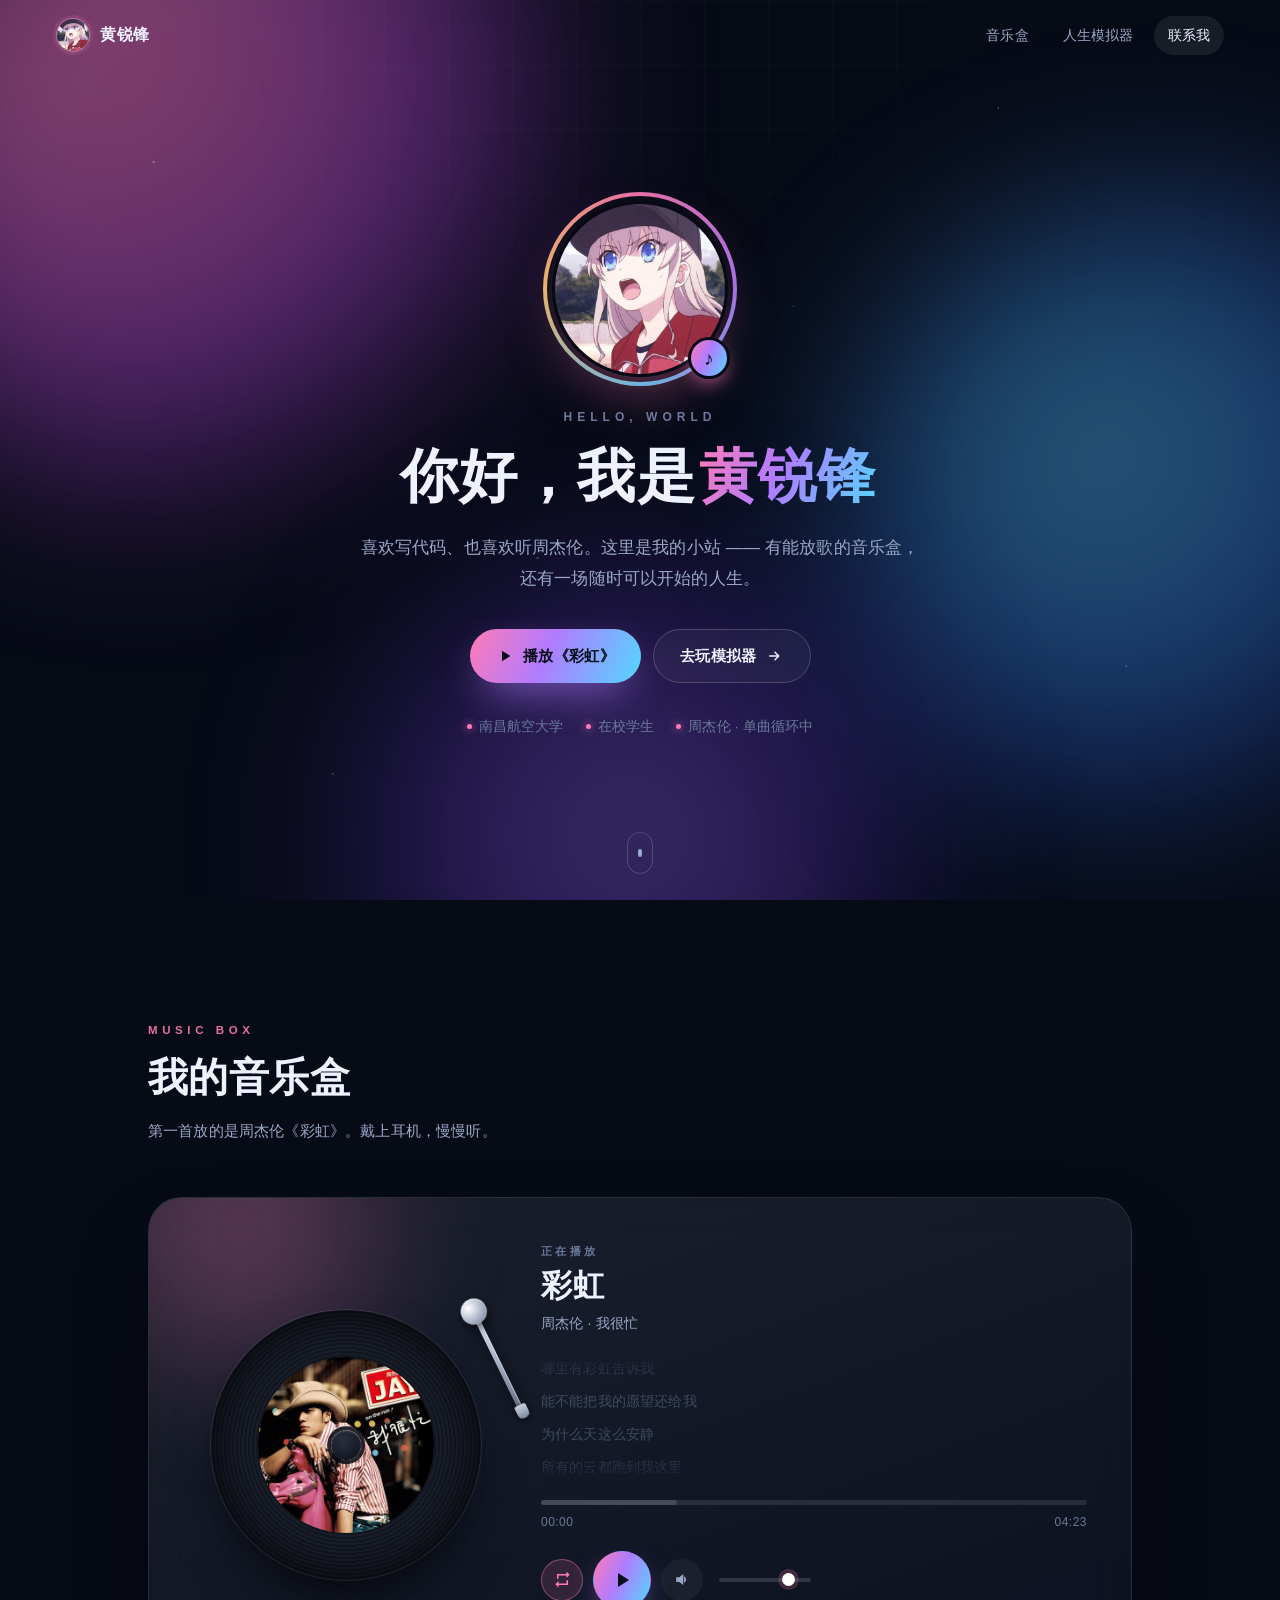
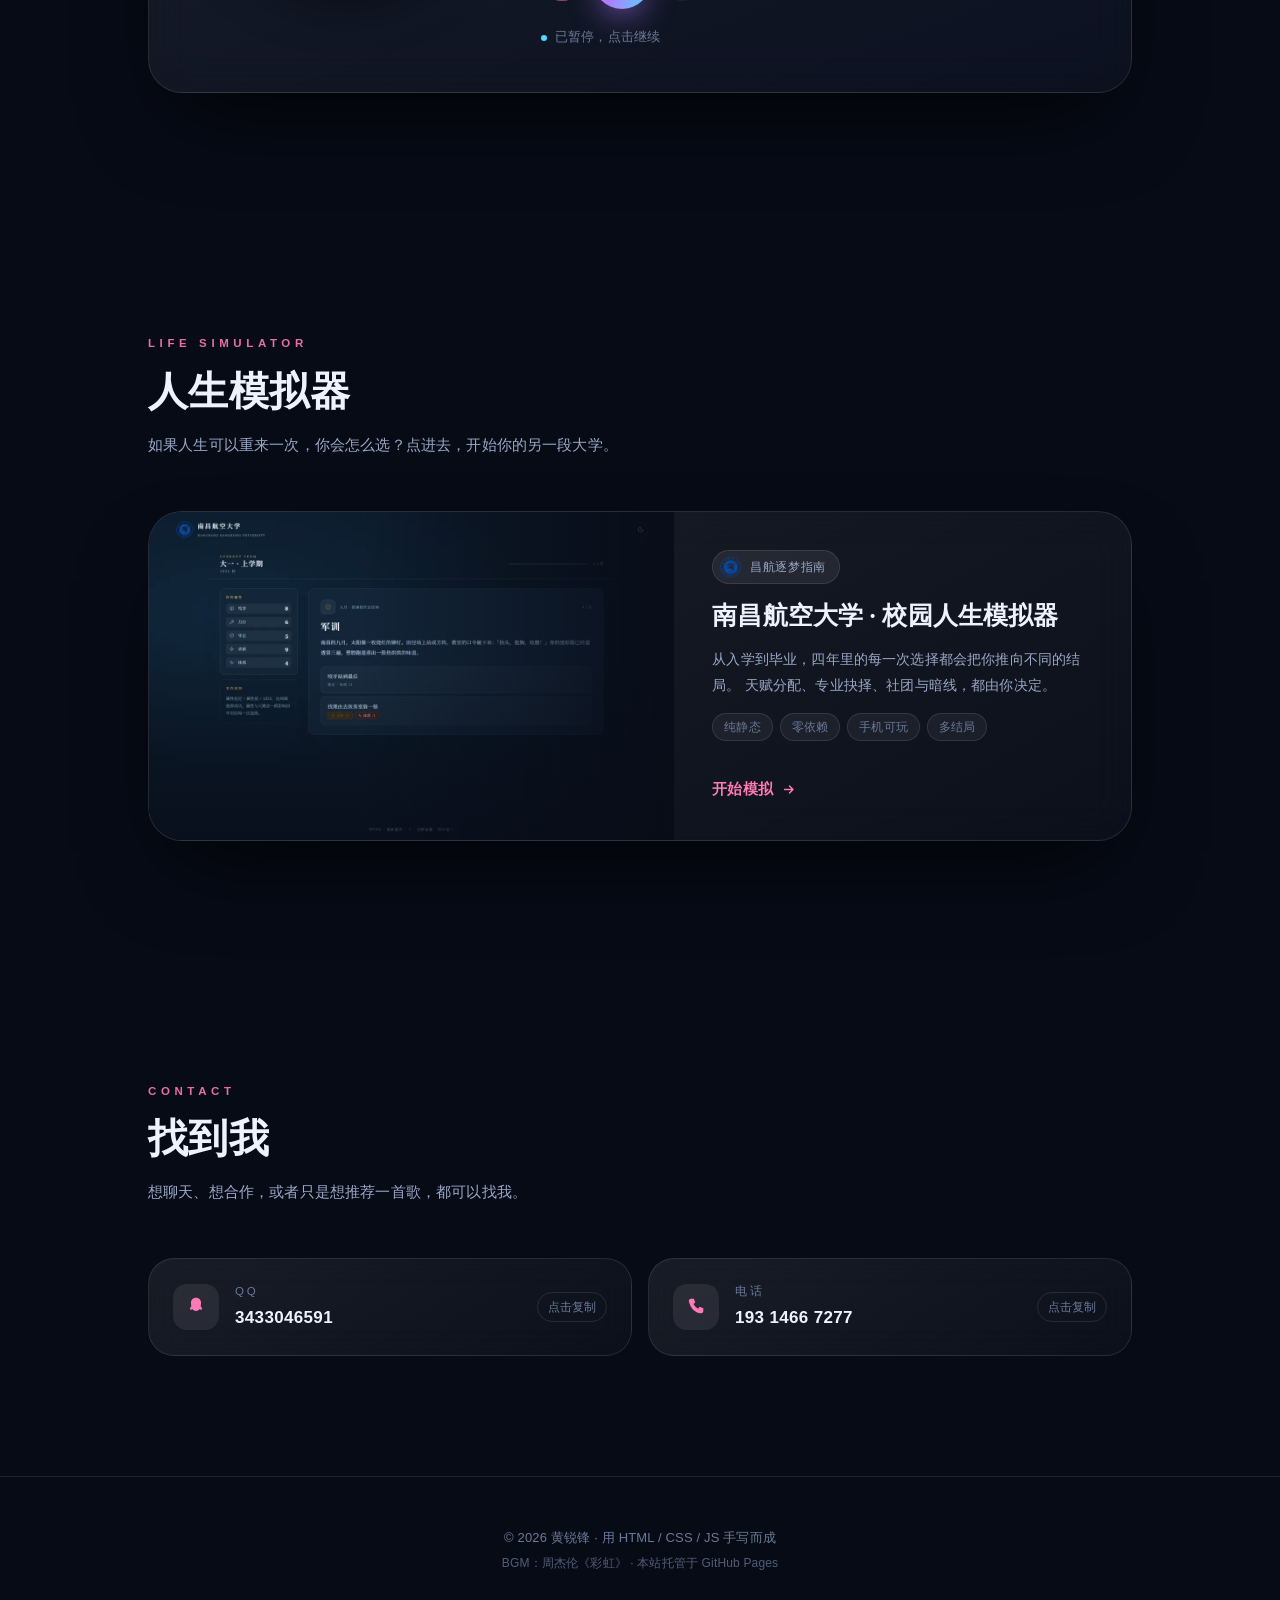
==== me/index.html @ 61f23cac "add personal homepage at /me/" ====
<!DOCTYPE html>
<html lang="zh-CN">
<head>
<meta charset="UTF-8">
<meta name="viewport" content="width=device-width, initial-scale=1, viewport-fit=cover">
<meta name="theme-color" content="#070b16">
<title>黄锐锋 · 个人主页</title>
<meta name="description" content="黄锐锋的个人网站 — 音乐盒、人生模拟器与联系方式。">
<meta property="og:title" content="黄锐锋 · 个人主页">
<meta property="og:description" content="音乐盒 · 人生模拟器 · 联系方式">
<meta property="og:image" content="assets/img/avatar.jpg">
<meta property="og:type" content="website">
<link rel="icon" href="favicon.ico" sizes="any">
<link rel="apple-touch-icon" href="assets/img/favicon.png">
<link rel="stylesheet" href="css/style.css">
</head>
<body>

<div class="bg" aria-hidden="true">
  <div class="orb orb-a"></div>
  <div class="orb orb-b"></div>
  <div class="orb orb-c"></div>
  <div class="grid-lines"></div>
  <div class="stars"></div>
</div>

<header class="nav" id="nav">
  <a class="nav-brand" href="#top">
    <img src="assets/img/avatar.jpg" alt="" class="nav-avatar">
    <span>黄锐锋</span>
  </a>
  <nav class="nav-links" aria-label="页面导航">
    <a href="#music">音乐盒</a>
    <a href="#sim">人生模拟器</a>
    <a href="#contact">联系我</a>
  </nav>
</header>

<main id="top">

  <!-- ================= HERO ================= -->
  <section class="hero">
    <div class="hero-inner">
      <div class="hero-avatar reveal">
        <div class="avatar-ring"></div>
        <img src="assets/img/avatar.jpg" alt="我的头像" class="avatar-img" width="640" height="640">
        <span class="avatar-badge" title="在线">♪</span>
      </div>

      <p class="hero-eyebrow reveal">HELLO, WORLD</p>
      <h1 class="hero-title reveal">你好，我是<span class="grad">黄锐锋</span></h1>
      <p class="hero-sub reveal">
        喜欢写代码、也喜欢听周杰伦。这里是我的小站 ——
        有能放歌的音乐盒，还有一场随时可以开始的人生。
      </p>

      <div class="hero-actions reveal">
        <button class="btn btn-primary" id="heroPlay" type="button">
          <svg viewBox="0 0 24 24" aria-hidden="true"><path d="M8 5v14l11-7z"/></svg>
          <span>播放《彩虹》</span>
        </button>
        <a class="btn btn-ghost" href="#sim">
          <span>去玩模拟器</span>
          <svg viewBox="0 0 24 24" aria-hidden="true"><path d="M5 12h12m0 0-5-5m5 5-5 5" fill="none" stroke="currentColor" stroke-width="2" stroke-linecap="round" stroke-linejoin="round"/></svg>
        </a>
      </div>

      <ul class="hero-meta reveal">
        <li><span class="dot"></span>南昌航空大学</li>
        <li><span class="dot"></span>在校学生</li>
        <li><span class="dot"></span>周杰伦 · 单曲循环中</li>
      </ul>
    </div>

    <a class="scroll-hint" href="#music" aria-label="向下滚动">
      <span></span>
    </a>
  </section>

  <!-- ================= 音乐盒 ================= -->
  <section class="section" id="music">
    <div class="section-head reveal">
      <p class="section-kicker">MUSIC BOX</p>
      <h2 class="section-title">我的音乐盒</h2>
      <p class="section-desc">第一首放的是周杰伦《彩虹》。戴上耳机，慢慢听。</p>
    </div>

    <div class="player reveal" id="player">
      <div class="player-glow" aria-hidden="true"></div>

      <!-- 左：唱片 -->
      <div class="player-disc">
        <div class="disc" id="disc">
          <img src="assets/img/rainbow-cover.jpg" alt="《彩虹》专辑封面" class="disc-cover" width="400" height="400">
          <span class="disc-hole"></span>
        </div>
        <div class="tonearm" id="tonearm" aria-hidden="true"></div>
      </div>

      <!-- 右：信息与控制 -->
      <div class="player-body">
        <div class="track">
          <p class="track-label">正在播放</p>
          <h3 class="track-title" id="trackTitle">彩虹</h3>
          <p class="track-artist" id="trackArtist">周杰伦 · 我很忙</p>
        </div>

        <!-- 歌词 -->
        <div class="lyrics" id="lyrics" role="log" aria-live="polite" aria-label="歌词">
          <ul id="lyricList"></ul>
        </div>

        <!-- 进度 -->
        <div class="progress-wrap">
          <div class="progress" id="progress" role="slider" tabindex="0"
               aria-label="播放进度" aria-valuemin="0" aria-valuemax="100" aria-valuenow="0">
            <div class="progress-buf" id="progressBuf"></div>
            <div class="progress-fill" id="progressFill"><span class="progress-knob"></span></div>
          </div>
          <div class="time-row">
            <span id="timeNow">00:00</span>
            <span id="timeAll">04:23</span>
          </div>
        </div>

        <!-- 按钮 -->
        <div class="controls">
          <button class="ctrl" id="btnLoop" type="button" title="单曲循环" aria-label="单曲循环" aria-pressed="false">
            <svg viewBox="0 0 24 24" aria-hidden="true"><path d="M7 7h10v3l4-4-4-4v3H5v6h2V7zm10 10H7v-3l-4 4 4 4v-3h12v-6h-2v4z"/></svg>
          </button>

          <button class="ctrl ctrl-main" id="btnPlay" type="button" title="播放/暂停" aria-label="播放">
            <svg class="ico-play" viewBox="0 0 24 24" aria-hidden="true"><path d="M8 5v14l11-7z"/></svg>
            <svg class="ico-pause" viewBox="0 0 24 24" aria-hidden="true"><path d="M6 5h4v14H6zm8 0h4v14h-4z"/></svg>
          </button>

          <button class="ctrl" id="btnMute" type="button" title="静音" aria-label="静音" aria-pressed="false">
            <svg viewBox="0 0 24 24" aria-hidden="true"><path d="M4 9v6h4l5 4V5L8 9H4zm12.5 3a4.5 4.5 0 0 0-2.5-4v8a4.5 4.5 0 0 0 2.5-4z"/></svg>
          </button>

          <div class="volume" title="音量">
            <input type="range" id="volume" min="0" max="100" value="80" aria-label="音量">
          </div>
        </div>

        <p class="player-note">
          <span class="pulse-dot"></span>
          <span id="playerHint">点击播放按钮开始</span>
        </p>
      </div>

      <audio id="audio" preload="metadata" loop>
        <source src="assets/audio/rainbow.mp3" type="audio/mpeg">
        你的浏览器不支持音频播放。
      </audio>
    </div>
  </section>

  <!-- ================= 人生模拟器 ================= -->
  <section class="section" id="sim">
    <div class="section-head reveal">
      <p class="section-kicker">LIFE SIMULATOR</p>
      <h2 class="section-title">人生模拟器</h2>
      <p class="section-desc">如果人生可以重来一次，你会怎么选？点进去，开始你的另一段大学。</p>
    </div>

    <a class="sim-card reveal" href="https://h086677.github.io/Nchu/" target="_blank" rel="noopener">
      <div class="sim-shot">
        <img src="assets/img/sim-preview.webp" alt="人生模拟器界面预览" loading="lazy" width="1280" height="800">
        <div class="sim-shot-veil"></div>
        <span class="sim-play">
          <svg viewBox="0 0 24 24" aria-hidden="true"><path d="M8 5v14l11-7z"/></svg>
        </span>
      </div>

      <div class="sim-info">
        <div class="sim-badge">
          <img src="assets/img/nchu-emblem.png" alt="" width="28" height="28">
          <span>昌航逐梦指南</span>
        </div>
        <h3>南昌航空大学 · 校园人生模拟器</h3>
        <p>
          从入学到毕业，四年里的每一次选择都会把你推向不同的结局。
          天赋分配、专业抉择、社团与暗线，都由你决定。
        </p>
        <ul class="sim-tags">
          <li>纯静态</li>
          <li>零依赖</li>
          <li>手机可玩</li>
          <li>多结局</li>
        </ul>
        <span class="sim-cta">
          开始模拟
          <svg viewBox="0 0 24 24" aria-hidden="true"><path d="M5 12h12m0 0-5-5m5 5-5 5" fill="none" stroke="currentColor" stroke-width="2" stroke-linecap="round" stroke-linejoin="round"/></svg>
        </span>
      </div>
    </a>
  </section>

  <!-- ================= 联系 ================= -->
  <section class="section" id="contact">
    <div class="section-head reveal">
      <p class="section-kicker">CONTACT</p>
      <h2 class="section-title">找到我</h2>
      <p class="section-desc">想聊天、想合作，或者只是想推荐一首歌，都可以找我。</p>
    </div>

    <div class="contact-grid">
      <button class="contact-card reveal" type="button" data-copy="3433046591" data-kind="QQ">
        <span class="contact-ico" aria-hidden="true">
          <svg viewBox="0 0 24 24"><path d="M12 2c3.3 0 5.5 2.4 5.5 5.6 0 1.3-.2 2.4-.5 3.3.9 1 1.6 2.2 1.6 3.1 0 .7-.5 1.1-1.2 1.1-.5 0-1-.3-1.5-.8-.6 1.2-1.7 2-3.9 2s-3.3-.8-3.9-2c-.5.5-1 .8-1.5.8-.7 0-1.2-.4-1.2-1.1 0-.9.7-2.1 1.6-3.1-.3-.9-.5-2-.5-3.3C6.5 4.4 8.7 2 12 2z"/></svg>
        </span>
        <span class="contact-body">
          <span class="contact-label">QQ</span>
          <span class="contact-value">3433046591</span>
        </span>
        <span class="contact-copy">点击复制</span>
      </button>

      <button class="contact-card reveal" type="button" data-copy="19314667277" data-kind="电话">
        <span class="contact-ico" aria-hidden="true">
          <svg viewBox="0 0 24 24"><path d="M6.6 3h3l1.6 4-2 1.6a12 12 0 0 0 5.2 5.2L16 11.8l4 1.6v3c0 1.4-1.2 2.6-2.6 2.4C10.5 18 6 13.5 4.2 5.6 4 4.2 5.2 3 6.6 3z"/></svg>
        </span>
        <span class="contact-body">
          <span class="contact-label">电话</span>
          <span class="contact-value">193 1466 7277</span>
        </span>
        <span class="contact-copy">点击复制</span>
      </button>
    </div>
  </section>

</main>

<footer class="foot">
  <p>© <span id="year">2025</span> 黄锐锋 · 用 HTML / CSS / JS 手写而成</p>
  <p class="foot-sub">BGM：周杰伦《彩虹》 · 本站托管于 GitHub Pages</p>
</footer>

<div class="toast" id="toast" role="status" aria-live="polite"></div>

<script src="js/main.js"></script>
</body>
</html>
---- me/css/style.css ----
/* ============================================================
   黄锐锋 · 个人主页  —  style.css
   ============================================================ */

/* ---------- tokens ---------- */
:root{
  --bg:            #070b16;
  --bg-2:          #0b1120;
  --surface:       rgba(255,255,255,.045);
  --surface-2:     rgba(255,255,255,.075);
  --line:          rgba(255,255,255,.10);
  --line-strong:   rgba(255,255,255,.18);
  --text:          #eef2ff;
  --muted:         #9aa8c7;
  --dim:           #6b7a99;

  --pink:          #ff7ab6;
  --violet:        #8b7cff;
  --cyan:          #52d8ff;
  --amber:         #ffcb6b;

  --grad:          linear-gradient(115deg,#ff7ab6 0%,#b07cff 45%,#52d8ff 100%);
  --grad-soft:     linear-gradient(115deg,rgba(255,122,182,.16),rgba(82,216,255,.16));

  --serif: "Noto Serif SC","Songti SC","Source Han Serif SC",SimSun,serif;
  --sans:  "PingFang SC","Microsoft YaHei","Hiragino Sans GB",-apple-system,BlinkMacSystemFont,"Segoe UI",sans-serif;

  --r-sm: 12px;
  --r-md: 18px;
  --r-lg: 26px;
  --r-xl: 34px;

  --shadow-lg: 0 40px 90px -30px rgba(0,0,0,.85);
  --shadow-md: 0 20px 50px -20px rgba(0,0,0,.7);

  --ease: cubic-bezier(.22,.68,0,1);
}

/* ---------- reset ---------- */
*,*::before,*::after{ box-sizing:border-box; }
html{ -webkit-text-size-adjust:100%; scroll-behavior:smooth; }
body{
  margin:0;
  min-height:100vh;
  background:var(--bg);
  color:var(--text);
  font-family:var(--sans);
  font-size:16px;
  line-height:1.75;
  letter-spacing:.01em;
  overflow-x:hidden;
  -webkit-font-smoothing:antialiased;
  text-rendering:optimizeLegibility;
}
img{ display:block; max-width:100%; height:auto; }
a{ color:inherit; text-decoration:none; }
button{ font:inherit; color:inherit; border:0; background:none; cursor:pointer; }
ul{ margin:0; padding:0; list-style:none; }
h1,h2,h3,p{ margin:0; }
svg{ width:1em; height:1em; fill:currentColor; display:block; }
::selection{ background:rgba(176,124,255,.35); }

/* ---------- background ---------- */
.bg{ position:fixed; inset:0; z-index:0; overflow:hidden; pointer-events:none; }

.orb{
  position:absolute; border-radius:50%;
  filter:blur(90px);
  opacity:.55;
  will-change:transform;
}
.orb-a{
  width:56vw; height:56vw; min-width:420px; min-height:420px;
  top:-16vw; left:-12vw;
  background:radial-gradient(circle at 35% 35%,#ff7ab6,#7b2fa8 60%,transparent 72%);
  animation:drift-a 26s ease-in-out infinite alternate;
}
.orb-b{
  width:50vw; height:50vw; min-width:380px; min-height:380px;
  top:22vh; right:-16vw;
  background:radial-gradient(circle at 40% 40%,#52d8ff,#2a5bd7 55%,transparent 72%);
  opacity:.42;
  animation:drift-b 32s ease-in-out infinite alternate;
}
.orb-c{
  width:46vw; height:46vw; min-width:340px; min-height:340px;
  bottom:-18vw; left:26vw;
  background:radial-gradient(circle at 50% 50%,#b07cff,#5b2bd0 55%,transparent 72%);
  opacity:.34;
  animation:drift-c 38s ease-in-out infinite alternate;
}
@keyframes drift-a{ to{ transform:translate3d(6vw,7vh,0) scale(1.12); } }
@keyframes drift-b{ to{ transform:translate3d(-7vw,9vh,0) scale(1.08); } }
@keyframes drift-c{ to{ transform:translate3d(5vw,-8vh,0) scale(1.14); } }

.grid-lines{
  position:absolute; inset:0;
  background-image:
    linear-gradient(rgba(255,255,255,.045) 1px,transparent 1px),
    linear-gradient(90deg,rgba(255,255,255,.045) 1px,transparent 1px);
  background-size:64px 64px;
  mask-image:radial-gradient(ellipse 70% 55% at 50% 0%,#000 25%,transparent 78%);
  -webkit-mask-image:radial-gradient(ellipse 70% 55% at 50% 0%,#000 25%,transparent 78%);
  opacity:.5;
}
.stars{
  position:absolute; inset:0;
  background-image:
    radial-gradient(1.4px 1.4px at 12% 18%,rgba(255,255,255,.75),transparent),
    radial-gradient(1.2px 1.2px at 78% 12%,rgba(255,255,255,.6),transparent),
    radial-gradient(1.6px 1.6px at 42% 62%,rgba(255,255,255,.5),transparent),
    radial-gradient(1.2px 1.2px at 88% 74%,rgba(255,255,255,.55),transparent),
    radial-gradient(1.4px 1.4px at 26% 86%,rgba(255,255,255,.45),transparent),
    radial-gradient(1px 1px at 62% 34%,rgba(255,255,255,.5),transparent);
  opacity:.7;
  animation:twinkle 6s ease-in-out infinite alternate;
}
@keyframes twinkle{ to{ opacity:.32; } }

/* ---------- nav ---------- */
.nav{
  position:fixed; top:0; left:0; right:0; z-index:60;
  display:flex; align-items:center; justify-content:space-between;
  gap:16px;
  padding:16px clamp(18px,5vw,56px);
  transition:background .35s var(--ease),backdrop-filter .35s,border-color .35s,padding .35s;
  border-bottom:1px solid transparent;
}
.nav.scrolled{
  padding-top:10px; padding-bottom:10px;
  background:rgba(7,11,22,.72);
  backdrop-filter:blur(18px) saturate(150%);
  -webkit-backdrop-filter:blur(18px) saturate(150%);
  border-bottom-color:var(--line);
}
.nav-brand{ display:flex; align-items:center; gap:10px; font-weight:600; letter-spacing:.04em; }
.nav-avatar{
  width:34px; height:34px; border-radius:50%;
  object-fit:cover;
  border:1.5px solid rgba(255,255,255,.35);
  box-shadow:0 0 0 3px rgba(255,122,182,.14);
}
.nav-links{ display:flex; gap:6px; }
.nav-links a{
  position:relative;
  padding:7px 14px; border-radius:999px;
  font-size:14px; color:var(--muted);
  transition:color .25s,background .25s;
}
.nav-links a:hover{ color:var(--text); background:var(--surface); }
.nav-links a.active{ color:var(--text); background:var(--surface-2); }

/* ---------- layout ---------- */
main{ position:relative; z-index:1; }
.hero{
  position:relative;
  min-height:100svh;
  display:grid; place-items:center;
  padding:120px clamp(20px,5vw,56px) 80px;
  text-align:center;
}
.hero-inner{ max-width:760px; }

/* avatar */
.hero-avatar{
  position:relative;
  width:clamp(132px,26vw,176px);
  aspect-ratio:1;
  margin:0 auto 30px;
}
.avatar-ring{
  position:absolute; inset:-9px;
  border-radius:50%;
  background:conic-gradient(from 0deg,#ff7ab6,#b07cff,#52d8ff,#ffcb6b,#ff7ab6);
  animation:spin 9s linear infinite;
  filter:blur(.4px);
  opacity:.9;
}
.avatar-ring::after{
  content:""; position:absolute; inset:4px;
  border-radius:50%; background:var(--bg);
}
@keyframes spin{ to{ transform:rotate(360deg); } }

.avatar-img{
  position:relative;
  width:100%; height:100%;
  border-radius:50%;
  object-fit:cover;
  border:3px solid rgba(7,11,22,.9);
  box-shadow:0 24px 60px -18px rgba(255,122,182,.5);
}
.avatar-badge{
  position:absolute; right:-2px; bottom:-2px;
  width:42px; height:42px; border-radius:50%;
  display:grid; place-items:center;
  background:var(--grad);
  color:#0a0f1c;
  font-size:19px; font-weight:700;
  border:3px solid var(--bg);
  box-shadow:0 8px 20px -6px rgba(255,122,182,.8);
  animation:bob 3s ease-in-out infinite;
}
@keyframes bob{ 50%{ transform:translateY(-4px); } }

/* hero text */
.hero-eyebrow{
  font-size:12px; letter-spacing:.42em; font-weight:600;
  color:var(--dim); text-transform:uppercase;
  margin-bottom:14px;
}
.hero-title{
  font-family:var(--serif);
  font-size:clamp(30px,6.2vw,58px);
  line-height:1.2;
  font-weight:700;
  letter-spacing:.02em;
  margin-bottom:20px;
}
.grad{
  background:var(--grad);
  -webkit-background-clip:text; background-clip:text;
  color:transparent;
  padding:0 .06em;
}
.hero-sub{
  max-width:560px; margin:0 auto 34px;
  color:var(--muted);
  font-size:clamp(14px,1.6vw,17px);
  line-height:1.85;
}

/* buttons */
.hero-actions{
  display:flex; flex-wrap:wrap; gap:12px;
  justify-content:center;
  margin-bottom:32px;
}
.btn{
  display:inline-flex; align-items:center; gap:9px;
  padding:13px 26px;
  border-radius:999px;
  font-size:15px; font-weight:600;
  letter-spacing:.02em;
  transition:transform .3s var(--ease),box-shadow .3s,background .3s,border-color .3s;
  will-change:transform;
}
.btn svg{ width:18px; height:18px; }
.btn-primary{
  background:var(--grad);
  color:#0a0f1c;
  box-shadow:0 16px 40px -14px rgba(176,124,255,.85);
}
.btn-primary:hover{ transform:translateY(-3px); box-shadow:0 22px 50px -14px rgba(255,122,182,.9); }
.btn-primary.is-playing{ background:linear-gradient(115deg,#52d8ff,#8b7cff); }
.btn-ghost{
  background:var(--surface);
  border:1px solid var(--line-strong);
  color:var(--text);
  backdrop-filter:blur(10px);
}
.btn-ghost:hover{ transform:translateY(-3px); background:var(--surface-2); }

.hero-meta{
  display:flex; flex-wrap:wrap; gap:8px 22px;
  justify-content:center;
  font-size:13.5px; color:var(--dim);
}
.hero-meta li{ display:flex; align-items:center; gap:7px; }
.dot{
  width:5px; height:5px; border-radius:50%;
  background:var(--pink);
  box-shadow:0 0 8px var(--pink);
}

/* scroll hint */
.scroll-hint{
  position:absolute; bottom:26px; left:50%;
  transform:translateX(-50%);
  width:26px; height:42px;
  border:1.5px solid var(--line-strong);
  border-radius:999px;
  display:grid; place-items:center;
}
.scroll-hint span{
  width:4px; height:8px; border-radius:2px;
  background:var(--muted);
  animation:scroll-dot 1.8s ease-in-out infinite;
}
@keyframes scroll-dot{
  0%,100%{ transform:translateY(-7px); opacity:.2; }
  50%    { transform:translateY(7px);  opacity:1; }
}

/* ---------- sections ---------- */
.section{
  position:relative;
  max-width:1080px;
  margin:0 auto;
  padding:clamp(64px,10vw,120px) clamp(20px,5vw,48px);
}
.section-head{ max-width:640px; margin-bottom:clamp(32px,5vw,52px); }
.section-kicker{
  font-size:11.5px; letter-spacing:.4em; font-weight:700;
  color:var(--pink);
  text-transform:uppercase;
  margin-bottom:12px;
  opacity:.9;
}
.section-title{
  font-family:var(--serif);
  font-size:clamp(25px,4.2vw,40px);
  font-weight:700;
  line-height:1.28;
  margin-bottom:14px;
  letter-spacing:.01em;
}
.section-desc{ color:var(--muted); font-size:15px; line-height:1.85; }

/* ---------- 音乐盒 ---------- */
.player{
  position:relative;
  display:grid;
  grid-template-columns:minmax(0,300px) minmax(0,1fr);
  gap:clamp(24px,4vw,48px);
  align-items:center;
  padding:clamp(24px,4vw,44px);
  border-radius:var(--r-xl);
  background:linear-gradient(160deg,rgba(255,255,255,.085),rgba(255,255,255,.028));
  border:1px solid var(--line);
  box-shadow:var(--shadow-lg);
  backdrop-filter:blur(24px) saturate(140%);
  -webkit-backdrop-filter:blur(24px) saturate(140%);
  overflow:hidden;
}
.player-glow{
  position:absolute;
  width:420px; height:420px;
  top:-180px; left:-120px;
  background:radial-gradient(circle,rgba(255,122,182,.35),transparent 68%);
  filter:blur(50px);
  pointer-events:none;
}

/* disc */
.player-disc{
  position:relative;
  display:grid; place-items:center;
  padding:6px 0 6px 6px;
}
.disc{
  position:relative;
  width:100%; max-width:270px;
  aspect-ratio:1;
  border-radius:50%;
  padding:16%;
  background:
    radial-gradient(circle at 50% 50%,#1a1f2e 0 32%,transparent 32%),
    repeating-radial-gradient(circle at 50% 50%,#12161f 0 2px,#191e2a 2px 4px);
  box-shadow:
    0 0 0 1px rgba(255,255,255,.09),
    inset 0 0 40px rgba(0,0,0,.9),
    0 28px 60px -22px rgba(0,0,0,.95);
  animation:spin 16s linear infinite;
  animation-play-state:paused;
  will-change:transform;
}
.disc.playing{ animation-play-state:running; }
.disc-cover{
  width:100%; height:100%;
  border-radius:50%;
  object-fit:cover;
  box-shadow:inset 0 0 0 1px rgba(255,255,255,.12);
}
.disc-hole{
  position:absolute; top:50%; left:50%;
  width:11%; height:11%;
  transform:translate(-50%,-50%);
  border-radius:50%;
  background:radial-gradient(circle at 40% 35%,#2a3040,#0a0d14);
  box-shadow:0 0 0 4px rgba(7,11,22,.85),inset 0 1px 2px rgba(255,255,255,.25);
}
.tonearm{
  position:absolute;
  top:2%; right:6%;
  width:5px; height:40%;
  border-radius:5px;
  background:linear-gradient(180deg,#e8eefb,#98a3ba 60%,#5f6a80);
  transform-origin:top center;
  transform:rotate(-26deg);
  transition:transform .7s var(--ease);
  box-shadow:0 4px 14px rgba(0,0,0,.75),inset -1px 0 1px rgba(255,255,255,.5);
  pointer-events:none;
}
.tonearm::before{
  content:""; position:absolute; top:-11px; left:50%;
  width:26px; height:26px; margin-left:-13px;
  border-radius:50%;
  background:radial-gradient(circle at 36% 30%,#ffffff,#aab4c8 55%,#6d7789);
  box-shadow:0 4px 12px rgba(0,0,0,.7),inset 0 1px 2px rgba(255,255,255,.9);
}
.tonearm::after{
  content:""; position:absolute; bottom:-7px; left:50%;
  width:12px; height:14px; margin-left:-6px;
  border-radius:2px 2px 5px 5px;
  background:linear-gradient(180deg,#c9d2e2,#7c8798);
  box-shadow:0 2px 6px rgba(0,0,0,.7);
}
.tonearm.on{ transform:rotate(-4deg); }

/* body */
.player-body{ min-width:0; display:flex; flex-direction:column; gap:16px; }
.track-label{
  font-size:11px; letter-spacing:.3em; text-transform:uppercase;
  color:var(--dim); font-weight:600; margin-bottom:6px;
}
.track-title{
  font-family:var(--serif);
  font-size:clamp(23px,3.4vw,31px);
  font-weight:700;
  line-height:1.25;
  letter-spacing:.03em;
}
.track-artist{ color:var(--muted); font-size:14px; margin-top:5px; }

/* lyrics */
.lyrics{
  position:relative;
  height:132px;
  overflow:hidden;
  padding:8px 0;
  mask-image:linear-gradient(180deg,transparent,#000 26%,#000 74%,transparent);
  -webkit-mask-image:linear-gradient(180deg,transparent,#000 26%,#000 74%,transparent);
}
.lyrics ul{
  position:absolute; left:0; right:0; top:0;
  transform:translateY(0);
  transition:transform .55s var(--ease);
}
.lyrics li{
  height:33px; line-height:33px;
  font-size:14px;
  color:var(--dim);
  opacity:.5;
  white-space:nowrap; overflow:hidden; text-overflow:ellipsis;
  transition:color .35s,opacity .35s,transform .35s var(--ease),font-size .35s;
  transform-origin:left center;
}
.lyrics li.active{
  color:var(--text);
  opacity:1;
  font-size:16.5px;
  font-weight:600;
  letter-spacing:.02em;
  transform:scale(1.02);
}
.lyrics li.active::before{
  content:""; display:inline-block;
  width:3px; height:3px; border-radius:50%;
  background:var(--pink);
  margin-right:9px; vertical-align:middle;
  box-shadow:0 0 9px var(--pink);
}

/* progress */
.progress-wrap{ display:flex; flex-direction:column; gap:7px; }
.progress{
  position:relative;
  height:5px;
  border-radius:999px;
  background:rgba(255,255,255,.10);
  cursor:pointer;
  outline-offset:8px;
}
.progress-buf{
  position:absolute; inset:0; width:0;
  border-radius:999px;
  background:rgba(255,255,255,.13);
}
.progress-fill{
  position:absolute; inset:0; width:0;
  border-radius:999px;
  background:var(--grad);
  box-shadow:0 0 16px rgba(176,124,255,.65);
}
.progress-knob{
  position:absolute; right:-6px; top:50%;
  width:13px; height:13px;
  transform:translateY(-50%) scale(.5);
  border-radius:50%;
  background:#fff;
  box-shadow:0 0 0 4px rgba(255,122,182,.28),0 2px 8px rgba(0,0,0,.6);
  opacity:0;
  transition:opacity .25s,transform .25s var(--ease);
}
.progress:hover .progress-knob,
.progress:focus-visible .progress-knob{ opacity:1; transform:translateY(-50%) scale(1); }
.time-row{
  display:flex; justify-content:space-between;
  font-size:12px; color:var(--dim);
  font-variant-numeric:tabular-nums;
  letter-spacing:.04em;
}

/* controls */
.controls{
  display:flex; align-items:center; gap:10px;
  margin-top:2px;
}
.ctrl{
  width:42px; height:42px;
  display:grid; place-items:center;
  border-radius:50%;
  color:var(--muted);
  background:var(--surface);
  border:1px solid transparent;
  transition:color .25s,background .25s,transform .25s var(--ease),border-color .25s;
}
.ctrl svg{ width:19px; height:19px; }
.ctrl:hover{ color:var(--text); background:var(--surface-2); transform:translateY(-2px); }
.ctrl[aria-pressed="true"]{
  color:var(--pink);
  border-color:rgba(255,122,182,.45);
  background:rgba(255,122,182,.14);
}
.ctrl-main{
  width:58px; height:58px;
  background:var(--grad);
  color:#0a0f1c;
  box-shadow:0 14px 34px -12px rgba(176,124,255,.9);
}
.ctrl-main svg{ width:24px; height:24px; }
.ctrl-main:hover{ transform:translateY(-3px) scale(1.04); background:var(--grad); color:#0a0f1c; }
.ctrl-main .ico-pause{ display:none; }
.player.is-playing .ctrl-main .ico-play{ display:none; }
.player.is-playing .ctrl-main .ico-pause{ display:block; }

/* volume */
.volume{ display:flex; align-items:center; margin-left:4px; }
.volume input{
  -webkit-appearance:none; appearance:none;
  width:92px; height:4px;
  border-radius:999px;
  background:rgba(255,255,255,.14);
  outline:none; cursor:pointer;
}
.volume input::-webkit-slider-thumb{
  -webkit-appearance:none; appearance:none;
  width:13px; height:13px; border-radius:50%;
  background:#fff;
  box-shadow:0 0 0 4px rgba(255,122,182,.22),0 2px 6px rgba(0,0,0,.6);
  transition:transform .2s;
}
.volume input::-webkit-slider-thumb:hover{ transform:scale(1.15); }
.volume input::-moz-range-thumb{
  width:13px; height:13px; border:0; border-radius:50%;
  background:#fff;
  box-shadow:0 0 0 4px rgba(255,122,182,.22);
}

/* note */
.player-note{
  display:flex; align-items:center; gap:8px;
  font-size:12.5px; color:var(--dim);
  margin-top:2px;
}
.pulse-dot{
  width:6px; height:6px; border-radius:50%;
  background:var(--cyan);
  box-shadow:0 0 0 0 rgba(82,216,255,.6);
  animation:pulse 2.2s infinite;
  flex:0 0 auto;
}
@keyframes pulse{
  70%{ box-shadow:0 0 0 9px rgba(82,216,255,0); }
  100%{ box-shadow:0 0 0 0 rgba(82,216,255,0); }
}

/* ---------- 模拟器卡片 ---------- */
.sim-card{
  display:grid;
  grid-template-columns:minmax(0,1.15fr) minmax(0,1fr);
  gap:0;
  border-radius:var(--r-xl);
  overflow:hidden;
  background:linear-gradient(150deg,rgba(255,255,255,.08),rgba(255,255,255,.025));
  border:1px solid var(--line);
  box-shadow:var(--shadow-lg);
  backdrop-filter:blur(20px);
  transition:transform .5s var(--ease),border-color .4s,box-shadow .5s;
  will-change:transform;
}
.sim-card:hover{
  transform:translateY(-6px);
  border-color:rgba(255,122,182,.4);
  box-shadow:0 50px 100px -34px rgba(255,122,182,.4);
}
.sim-shot{
  position:relative;
  min-height:260px;
  overflow:hidden;
  background:#0a0f1c;
}
.sim-shot img{
  width:100%; height:100%;
  object-fit:cover; object-position:center top;
  transition:transform .8s var(--ease),filter .5s;
  filter:saturate(.95);
}
.sim-card:hover .sim-shot img{ transform:scale(1.06); filter:saturate(1.1); }
.sim-shot-veil{
  position:absolute; inset:0;
  background:linear-gradient(90deg,transparent 40%,rgba(7,11,22,.85) 100%),
             linear-gradient(0deg,rgba(7,11,22,.6),transparent 55%);
}
.sim-play{
  position:absolute; top:50%; left:50%;
  transform:translate(-50%,-50%) scale(.9);
  width:64px; height:64px;
  display:grid; place-items:center;
  border-radius:50%;
  background:rgba(255,255,255,.14);
  border:1.5px solid rgba(255,255,255,.5);
  backdrop-filter:blur(8px);
  color:#fff;
  opacity:0;
  transition:opacity .4s,transform .45s var(--ease);
}
.sim-play svg{ width:26px; height:26px; margin-left:3px; }
.sim-card:hover .sim-play{ opacity:1; transform:translate(-50%,-50%) scale(1); }

.sim-info{
  padding:clamp(24px,3.4vw,38px);
  display:flex; flex-direction:column; gap:14px;
}
.sim-badge{
  display:inline-flex; align-items:center; gap:9px;
  align-self:flex-start;
  padding:5px 13px 5px 6px;
  border-radius:999px;
  background:rgba(255,255,255,.07);
  border:1px solid var(--line);
  font-size:12px; color:var(--muted);
  letter-spacing:.05em;
}
.sim-badge img{ width:22px; height:22px; border-radius:50%; object-fit:contain; }
.sim-info h3{
  font-family:var(--serif);
  font-size:clamp(19px,2.5vw,25px);
  font-weight:700;
  line-height:1.4;
}
.sim-info p{ color:var(--muted); font-size:14px; line-height:1.85; }
.sim-tags{ display:flex; flex-wrap:wrap; gap:7px; }
.sim-tags li{
  padding:3px 11px;
  border-radius:999px;
  font-size:11.5px;
  color:var(--dim);
  background:rgba(255,255,255,.05);
  border:1px solid var(--line);
}
.sim-cta{
  display:inline-flex; align-items:center; gap:8px;
  margin-top:auto; padding-top:6px;
  font-size:14.5px; font-weight:600;
  color:var(--pink);
  transition:gap .3s var(--ease),color .3s;
}
.sim-cta svg{ width:17px; height:17px; }
.sim-card:hover .sim-cta{ gap:14px; color:#fff; }

/* ---------- 联系 ---------- */
.contact-grid{
  display:grid;
  grid-template-columns:repeat(auto-fit,minmax(268px,1fr));
  gap:16px;
}
.contact-card{
  position:relative;
  display:flex; align-items:center; gap:16px;
  padding:22px 24px;
  border-radius:var(--r-lg);
  text-align:left;
  background:linear-gradient(150deg,rgba(255,255,255,.075),rgba(255,255,255,.025));
  border:1px solid var(--line);
  backdrop-filter:blur(16px);
  transition:transform .4s var(--ease),border-color .35s,background .35s;
  overflow:hidden;
}
.contact-card::after{
  content:""; position:absolute; inset:0;
  background:var(--grad-soft);
  opacity:0; transition:opacity .4s;
  pointer-events:none;
}
.contact-card:hover{ transform:translateY(-4px); border-color:var(--line-strong); }
.contact-card:hover::after{ opacity:1; }
.contact-ico{
  position:relative; z-index:1;
  flex:0 0 auto;
  width:46px; height:46px;
  display:grid; place-items:center;
  border-radius:14px;
  background:var(--surface-2);
  color:var(--pink);
}
.contact-ico svg{ width:22px; height:22px; }
.contact-body{ position:relative; z-index:1; display:flex; flex-direction:column; gap:2px; min-width:0; }
.contact-label{ font-size:11.5px; letter-spacing:.24em; color:var(--dim); text-transform:uppercase; }
.contact-value{
  font-size:17px; font-weight:600;
  font-variant-numeric:tabular-nums;
  letter-spacing:.02em;
  white-space:nowrap;
}
.contact-copy{
  position:relative; z-index:1;
  margin-left:auto;
  font-size:11.5px;
  color:var(--dim);
  padding:4px 10px;
  border-radius:999px;
  border:1px solid var(--line);
  white-space:nowrap;
  transition:color .3s,border-color .3s,background .3s;
}
.contact-card:hover .contact-copy{ color:var(--text); border-color:var(--line-strong); background:rgba(255,255,255,.06); }

/* ---------- footer ---------- */
.foot{
  position:relative; z-index:1;
  text-align:center;
  padding:48px 24px 56px;
  border-top:1px solid var(--line);
  color:var(--dim);
  font-size:13px;
  line-height:2;
}
.foot-sub{ font-size:12px; opacity:.75; }

/* ---------- toast ---------- */
.toast{
  position:fixed; left:50%; bottom:34px; z-index:90;
  transform:translate(-50%,20px);
  padding:11px 22px;
  border-radius:999px;
  background:rgba(20,26,42,.92);
  border:1px solid var(--line-strong);
  backdrop-filter:blur(14px);
  color:var(--text);
  font-size:14px;
  opacity:0; pointer-events:none;
  transition:opacity .3s,transform .35s var(--ease);
  box-shadow:var(--shadow-md);
  white-space:nowrap;
}
.toast.show{ opacity:1; transform:translate(-50%,0); }

/* ---------- reveal ---------- */
.reveal{
  opacity:0;
  transform:translateY(26px);
  transition:opacity .8s var(--ease),transform .8s var(--ease);
}
.reveal.in{ opacity:1; transform:none; }

/* ---------- responsive ---------- */
@media (max-width:900px){
  .sim-card{ grid-template-columns:1fr; }
  .sim-shot{ min-height:200px; }
  .sim-shot-veil{
    background:linear-gradient(0deg,rgba(7,11,22,.92) 4%,transparent 62%);
  }
  .sim-play{ opacity:1; transform:translate(-50%,-50%) scale(1); }
}
@media (max-width:820px){
  .player{ grid-template-columns:1fr; }
  .player-disc{ padding:0; }
  .disc{ max-width:210px; }
  .tonearm{ right:calc(50% - 105px - 4px); height:40%; }
  .lyrics{ height:112px; }
  .lyrics li{ height:28px; line-height:28px; font-size:13px; }
  .lyrics li.active{ font-size:15px; }
  .hero{ padding-top:104px; }
  .nav-links a{ padding:6px 10px; font-size:13px; }
  .volume input{ width:70px; }
}
@media (max-width:560px){
  body{ font-size:15px; }
  .nav-brand span{ display:none; }
  .hero-meta{ font-size:12.5px; gap:6px 16px; }
  .contact-value{ font-size:15.5px; }
  .contact-card{ padding:18px; gap:13px; }
  .contact-ico{ width:40px; height:40px; border-radius:12px; }
  .contact-copy{ display:none; }
  .controls{ gap:8px; }
  .ctrl{ width:38px; height:38px; }
  .ctrl-main{ width:52px; height:52px; }
  .volume{ display:none; }
  .scroll-hint{ display:none; }
}

/* ---------- motion / contrast prefs ---------- */
@media (prefers-reduced-motion:reduce){
  *{ animation-duration:.001ms !important; animation-iteration-count:1 !important; transition-duration:.001ms !important; }
  .reveal{ opacity:1; transform:none; }
  html{ scroll-behavior:auto; }
}
@media print{
  .bg,.nav,.toast,.scroll-hint{ display:none !important; }
  body{ background:#fff; color:#000; }
}
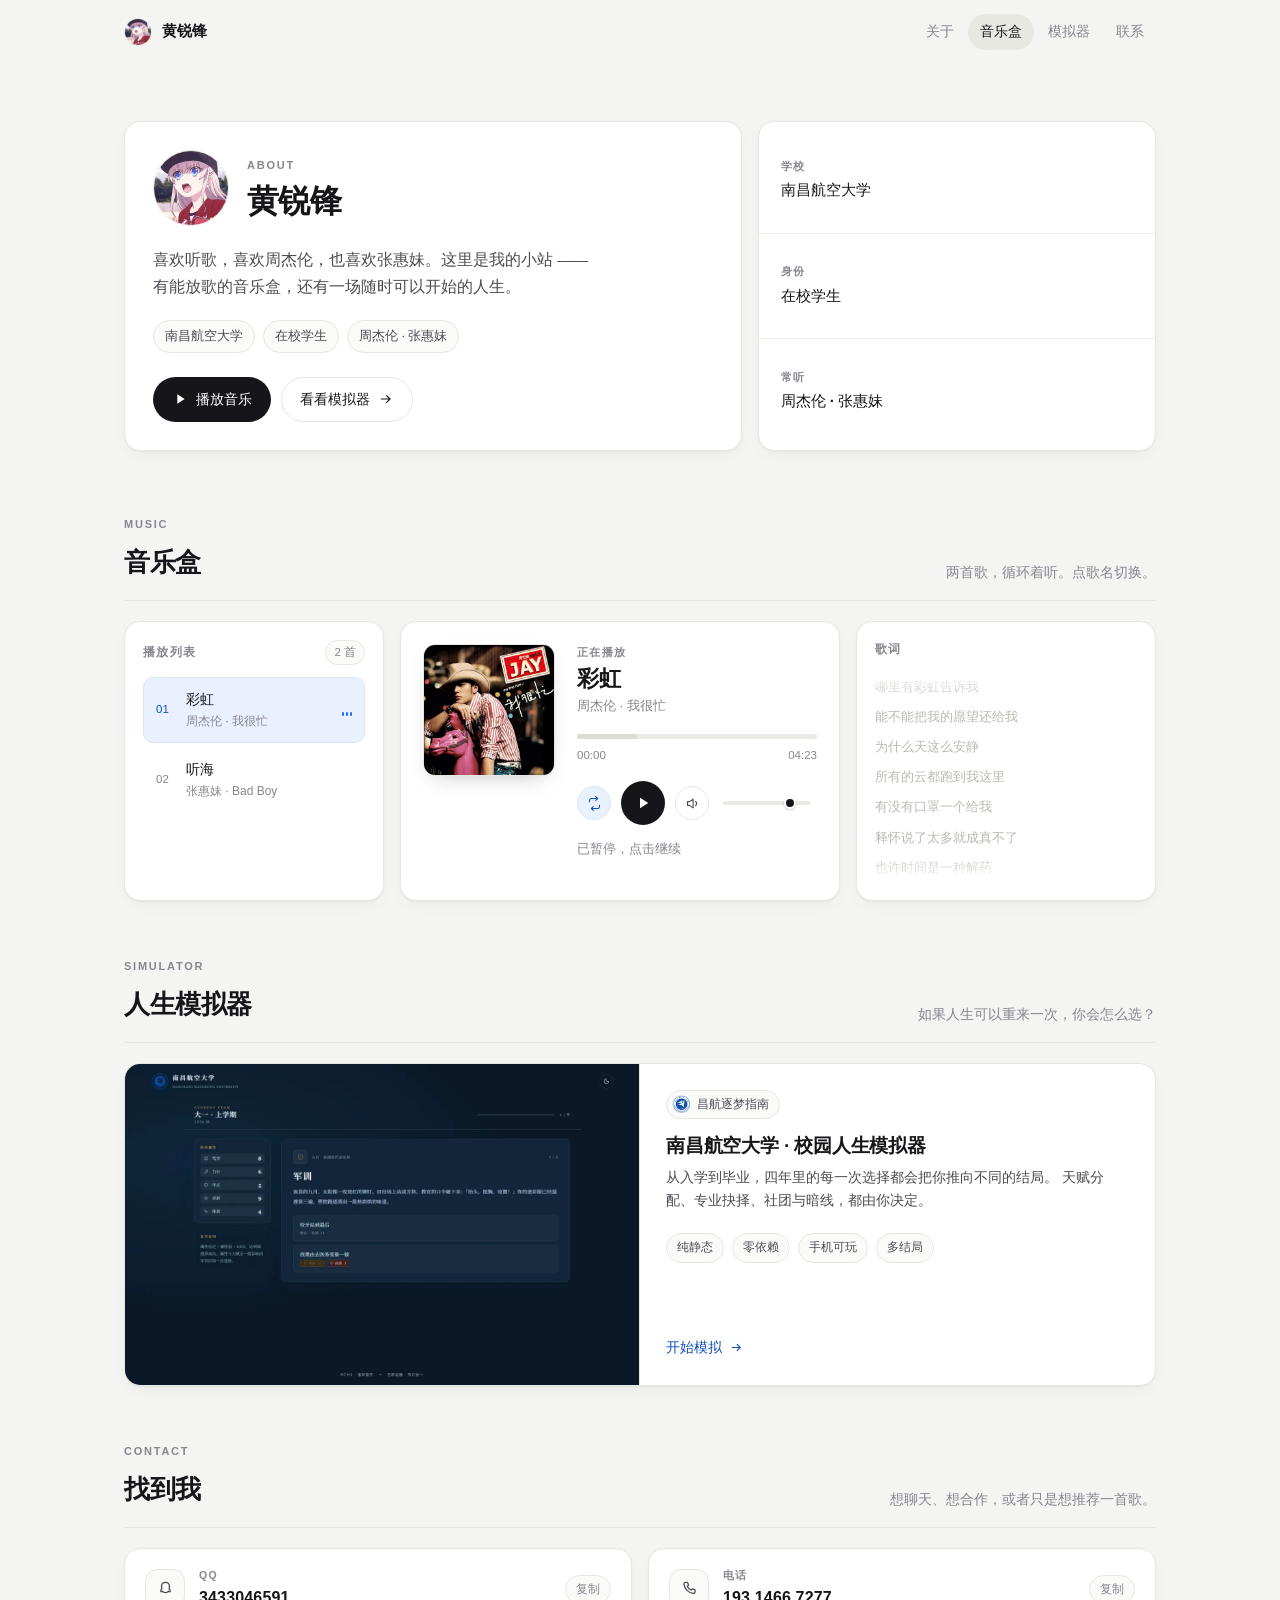
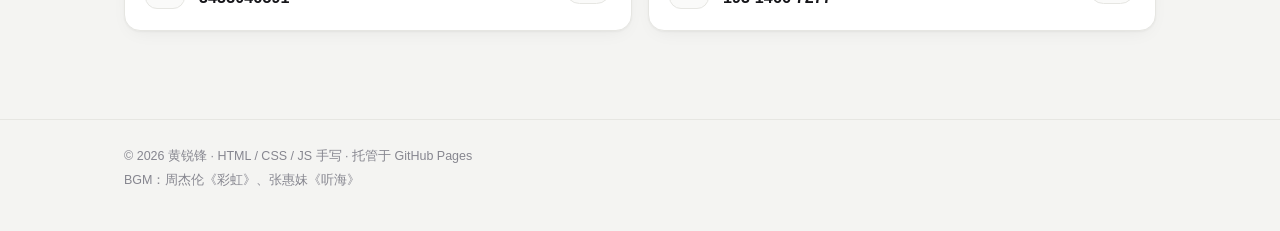
==== commit 6e59868d: "me: 浅色简洁改版 + 新增《听海》双曲目音乐盒" ====
--- a/me/index.html
+++ b/me/index.html
@@ -3,7 +3,7 @@
 <head>
 <meta charset="UTF-8">
 <meta name="viewport" content="width=device-width, initial-scale=1, viewport-fit=cover">
-<meta name="theme-color" content="#070b16">
+<meta name="theme-color" content="#f4f4f2">
 <title>黄锐锋 · 个人主页</title>
 <meta name="description" content="黄锐锋的个人网站 — 音乐盒、人生模拟器与联系方式。">
 <meta property="og:title" content="黄锐锋 · 个人主页">
@@ -16,174 +16,199 @@
 </head>
 <body>
 
-<div class="bg" aria-hidden="true">
-  <div class="orb orb-a"></div>
-  <div class="orb orb-b"></div>
-  <div class="orb orb-c"></div>
-  <div class="grid-lines"></div>
-  <div class="stars"></div>
-</div>
-
-<header class="nav" id="nav">
-  <a class="nav-brand" href="#top">
-    <img src="assets/img/avatar.jpg" alt="" class="nav-avatar">
-    <span>黄锐锋</span>
-  </a>
-  <nav class="nav-links" aria-label="页面导航">
-    <a href="#music">音乐盒</a>
-    <a href="#sim">人生模拟器</a>
-    <a href="#contact">联系我</a>
-  </nav>
+<header class="topbar" id="topbar">
+  <div class="wrap topbar-in">
+    <a class="brand" href="#top">
+      <img class="brand-avatar" src="assets/img/avatar.jpg" alt="" width="64" height="64">
+      <span class="brand-name">黄锐锋</span>
+    </a>
+    <nav class="nav" aria-label="页面导航">
+      <a href="#about">关于</a>
+      <a href="#music">音乐盒</a>
+      <a href="#sim">模拟器</a>
+      <a href="#contact">联系</a>
+    </nav>
+  </div>
 </header>
 
-<main id="top">
-
-  <!-- ================= HERO ================= -->
-  <section class="hero">
-    <div class="hero-inner">
-      <div class="hero-avatar reveal">
-        <div class="avatar-ring"></div>
-        <img src="assets/img/avatar.jpg" alt="我的头像" class="avatar-img" width="640" height="640">
-        <span class="avatar-badge" title="在线">♪</span>
-      </div>
-
-      <p class="hero-eyebrow reveal">HELLO, WORLD</p>
-      <h1 class="hero-title reveal">你好，我是<span class="grad">黄锐锋</span></h1>
-      <p class="hero-sub reveal">
-        喜欢写代码、也喜欢听周杰伦。这里是我的小站 ——
+<main class="wrap" id="top">
+
+  <!-- ================= 关于 ================= -->
+  <section class="about" id="about">
+    <article class="card card-profile reveal">
+      <div class="profile-top">
+        <img class="profile-avatar" src="assets/img/avatar.jpg" alt="我的头像" width="640" height="640">
+        <div class="profile-id">
+          <p class="kicker">ABOUT</p>
+          <h1 class="profile-name">黄锐锋</h1>
+        </div>
+      </div>
+
+      <p class="lede">
+        喜欢听歌，喜欢周杰伦，也喜欢张惠妹。这里是我的小站 ——
         有能放歌的音乐盒，还有一场随时可以开始的人生。
       </p>
 
-      <div class="hero-actions reveal">
-        <button class="btn btn-primary" id="heroPlay" type="button">
-          <svg viewBox="0 0 24 24" aria-hidden="true"><path d="M8 5v14l11-7z"/></svg>
-          <span>播放《彩虹》</span>
+      <ul class="chips">
+        <li>南昌航空大学</li>
+        <li>在校学生</li>
+        <li>周杰伦 · 张惠妹</li>
+      </ul>
+
+      <div class="profile-actions">
+        <button class="btn btn-solid" id="heroPlay" type="button">
+          <svg viewBox="0 0 24 24" aria-hidden="true" fill="currentColor"><path d="M8 5v14l11-7z"/></svg>
+          <span>播放音乐</span>
         </button>
-        <a class="btn btn-ghost" href="#sim">
-          <span>去玩模拟器</span>
-          <svg viewBox="0 0 24 24" aria-hidden="true"><path d="M5 12h12m0 0-5-5m5 5-5 5" fill="none" stroke="currentColor" stroke-width="2" stroke-linecap="round" stroke-linejoin="round"/></svg>
+        <a class="btn btn-line" href="#sim">
+          <span>看看模拟器</span>
+          <svg viewBox="0 0 24 24" aria-hidden="true" fill="none" stroke="currentColor" stroke-width="1.7" stroke-linecap="round" stroke-linejoin="round"><path d="M5 12h13m0 0-5-5m5 5-5 5"/></svg>
         </a>
       </div>
-
-      <ul class="hero-meta reveal">
-        <li><span class="dot"></span>南昌航空大学</li>
-        <li><span class="dot"></span>在校学生</li>
-        <li><span class="dot"></span>周杰伦 · 单曲循环中</li>
-      </ul>
-    </div>
-
-    <a class="scroll-hint" href="#music" aria-label="向下滚动">
-      <span></span>
-    </a>
+    </article>
+
+    <div class="facts card reveal">
+      <div class="fact-row">
+        <span class="fact-label">学校</span>
+        <span class="fact-value">南昌航空大学</span>
+      </div>
+      <div class="fact-row">
+        <span class="fact-label">身份</span>
+        <span class="fact-value">在校学生</span>
+      </div>
+      <div class="fact-row">
+        <span class="fact-label">常听</span>
+        <span class="fact-value">周杰伦 · 张惠妹</span>
+      </div>
+    </div>
   </section>
 
   <!-- ================= 音乐盒 ================= -->
   <section class="section" id="music">
     <div class="section-head reveal">
-      <p class="section-kicker">MUSIC BOX</p>
-      <h2 class="section-title">我的音乐盒</h2>
-      <p class="section-desc">第一首放的是周杰伦《彩虹》。戴上耳机，慢慢听。</p>
-    </div>
-
-    <div class="player reveal" id="player">
-      <div class="player-glow" aria-hidden="true"></div>
-
-      <!-- 左：唱片 -->
-      <div class="player-disc">
-        <div class="disc" id="disc">
-          <img src="assets/img/rainbow-cover.jpg" alt="《彩虹》专辑封面" class="disc-cover" width="400" height="400">
-          <span class="disc-hole"></span>
-        </div>
-        <div class="tonearm" id="tonearm" aria-hidden="true"></div>
-      </div>
-
-      <!-- 右：信息与控制 -->
-      <div class="player-body">
-        <div class="track">
-          <p class="track-label">正在播放</p>
-          <h3 class="track-title" id="trackTitle">彩虹</h3>
-          <p class="track-artist" id="trackArtist">周杰伦 · 我很忙</p>
-        </div>
-
-        <!-- 歌词 -->
-        <div class="lyrics" id="lyrics" role="log" aria-live="polite" aria-label="歌词">
-          <ul id="lyricList"></ul>
-        </div>
-
-        <!-- 进度 -->
-        <div class="progress-wrap">
-          <div class="progress" id="progress" role="slider" tabindex="0"
+      <div>
+        <p class="kicker">MUSIC</p>
+        <h2 class="section-title">音乐盒</h2>
+      </div>
+      <p class="section-desc">两首歌，循环着听。点歌名切换。</p>
+    </div>
+
+    <div class="player-grid">
+
+      <!-- 播放列表 -->
+      <article class="card playlist-card reveal">
+        <div class="card-head">
+          <h3>播放列表</h3>
+          <span class="card-count">2 首</span>
+        </div>
+        <ul class="tracklist" id="tracklist">
+          <li>
+            <button class="track-row is-active" type="button" data-track="0" aria-label="播放 彩虹">
+              <span class="track-num">01</span>
+              <span class="track-main">
+                <span class="track-name">彩虹</span>
+                <span class="track-sub">周杰伦 · 我很忙</span>
+              </span>
+              <span class="bars" aria-hidden="true"><i></i><i></i><i></i></span>
+            </button>
+          </li>
+          <li>
+            <button class="track-row" type="button" data-track="1" aria-label="播放 听海">
+              <span class="track-num">02</span>
+              <span class="track-main">
+                <span class="track-name">听海</span>
+                <span class="track-sub">张惠妹 · Bad Boy</span>
+              </span>
+              <span class="bars" aria-hidden="true"><i></i><i></i><i></i></span>
+            </button>
+          </li>
+        </ul>
+      </article>
+
+      <!-- 正在播放 -->
+      <article class="card now-card reveal">
+        <div class="now-cover">
+          <img id="coverImg" src="assets/img/rainbow-cover.jpg" alt="专辑封面" width="400" height="400">
+        </div>
+        <div class="now-body">
+          <p class="now-label">正在播放</p>
+          <h3 class="now-title" id="trackTitle">彩虹</h3>
+          <p class="now-meta" id="trackMeta">周杰伦 · 我很忙</p>
+
+          <div class="bar" id="progress" role="slider" tabindex="0"
                aria-label="播放进度" aria-valuemin="0" aria-valuemax="100" aria-valuenow="0">
-            <div class="progress-buf" id="progressBuf"></div>
-            <div class="progress-fill" id="progressFill"><span class="progress-knob"></span></div>
+            <div class="bar-buf" id="progressBuf"></div>
+            <div class="bar-fill" id="progressFill"><span class="bar-knob"></span></div>
           </div>
-          <div class="time-row">
+          <div class="bar-times">
             <span id="timeNow">00:00</span>
             <span id="timeAll">04:23</span>
           </div>
-        </div>
-
-        <!-- 按钮 -->
-        <div class="controls">
-          <button class="ctrl" id="btnLoop" type="button" title="单曲循环" aria-label="单曲循环" aria-pressed="false">
-            <svg viewBox="0 0 24 24" aria-hidden="true"><path d="M7 7h10v3l4-4-4-4v3H5v6h2V7zm10 10H7v-3l-4 4 4 4v-3h12v-6h-2v4z"/></svg>
-          </button>
-
-          <button class="ctrl ctrl-main" id="btnPlay" type="button" title="播放/暂停" aria-label="播放">
-            <svg class="ico-play" viewBox="0 0 24 24" aria-hidden="true"><path d="M8 5v14l11-7z"/></svg>
-            <svg class="ico-pause" viewBox="0 0 24 24" aria-hidden="true"><path d="M6 5h4v14H6zm8 0h4v14h-4z"/></svg>
-          </button>
-
-          <button class="ctrl" id="btnMute" type="button" title="静音" aria-label="静音" aria-pressed="false">
-            <svg viewBox="0 0 24 24" aria-hidden="true"><path d="M4 9v6h4l5 4V5L8 9H4zm12.5 3a4.5 4.5 0 0 0-2.5-4v8a4.5 4.5 0 0 0 2.5-4z"/></svg>
-          </button>
-
-          <div class="volume" title="音量">
-            <input type="range" id="volume" min="0" max="100" value="80" aria-label="音量">
+
+          <div class="controls">
+            <button class="icon-btn" id="btnLoop" type="button" title="单曲循环" aria-label="单曲循环" aria-pressed="true">
+              <svg viewBox="0 0 24 24" aria-hidden="true" fill="none" stroke="currentColor" stroke-width="1.7" stroke-linecap="round" stroke-linejoin="round"><path d="M4 9V7a3 3 0 0 1 3-3h10"/><path d="m14 1 3 3-3 3"/><path d="M20 15v2a3 3 0 0 1-3 3H7"/><path d="m10 23-3-3 3-3"/></svg>
+            </button>
+
+            <button class="play-btn" id="btnPlay" type="button" title="播放/暂停" aria-label="播放">
+              <svg class="ico-play" viewBox="0 0 24 24" aria-hidden="true" fill="currentColor"><path d="M8 5v14l11-7z"/></svg>
+              <svg class="ico-pause" viewBox="0 0 24 24" aria-hidden="true" fill="currentColor"><path d="M7 5h4v14H7zm6 0h4v14h-4z"/></svg>
+            </button>
+
+            <button class="icon-btn" id="btnMute" type="button" title="静音" aria-label="静音" aria-pressed="false">
+              <svg viewBox="0 0 24 24" aria-hidden="true" fill="none" stroke="currentColor" stroke-width="1.7" stroke-linecap="round" stroke-linejoin="round"><path d="M4 9v6h3.5L13 19V5L7.5 9H4z"/><path class="wave" d="M17 8.5a5 5 0 0 1 0 7"/></svg>
+            </button>
+
+            <input class="vol" id="volume" type="range" min="0" max="100" value="80" aria-label="音量">
           </div>
-        </div>
-
-        <p class="player-note">
-          <span class="pulse-dot"></span>
-          <span id="playerHint">点击播放按钮开始</span>
-        </p>
-      </div>
-
-      <audio id="audio" preload="metadata" loop>
-        <source src="assets/audio/rainbow.mp3" type="audio/mpeg">
-        你的浏览器不支持音频播放。
-      </audio>
+
+          <p class="now-hint" id="playerHint">点击播放按钮开始</p>
+        </div>
+
+        <audio id="audio" preload="metadata">
+          <source src="assets/audio/rainbow.mp3" type="audio/mpeg">
+          你的浏览器不支持音频播放。
+        </audio>
+      </article>
+
+      <!-- 歌词 -->
+      <article class="card lyrics-card reveal">
+        <div class="card-head">
+          <h3>歌词</h3>
+        </div>
+        <div class="lyrics" id="lyrics" role="log" aria-live="polite" aria-label="歌词">
+          <ul id="lyricList"></ul>
+        </div>
+      </article>
+
     </div>
   </section>
 
   <!-- ================= 人生模拟器 ================= -->
   <section class="section" id="sim">
     <div class="section-head reveal">
-      <p class="section-kicker">LIFE SIMULATOR</p>
-      <h2 class="section-title">人生模拟器</h2>
-      <p class="section-desc">如果人生可以重来一次，你会怎么选？点进去，开始你的另一段大学。</p>
-    </div>
-
-    <a class="sim-card reveal" href="https://h086677.github.io/Nchu/" target="_blank" rel="noopener">
+      <div>
+        <p class="kicker">SIMULATOR</p>
+        <h2 class="section-title">人生模拟器</h2>
+      </div>
+      <p class="section-desc">如果人生可以重来一次，你会怎么选？</p>
+    </div>
+
+    <a class="card sim-card reveal" href="https://h086677.github.io/Nchu/" target="_blank" rel="noopener">
       <div class="sim-shot">
         <img src="assets/img/sim-preview.webp" alt="人生模拟器界面预览" loading="lazy" width="1280" height="800">
-        <div class="sim-shot-veil"></div>
-        <span class="sim-play">
-          <svg viewBox="0 0 24 24" aria-hidden="true"><path d="M8 5v14l11-7z"/></svg>
-        </span>
-      </div>
-
+      </div>
       <div class="sim-info">
-        <div class="sim-badge">
-          <img src="assets/img/nchu-emblem.png" alt="" width="28" height="28">
-          <span>昌航逐梦指南</span>
-        </div>
+        <span class="sim-badge">
+          <img src="assets/img/nchu-emblem.png" alt="" width="24" height="24">
+          昌航逐梦指南
+        </span>
         <h3>南昌航空大学 · 校园人生模拟器</h3>
         <p>
           从入学到毕业，四年里的每一次选择都会把你推向不同的结局。
           天赋分配、专业抉择、社团与暗线，都由你决定。
         </p>
-        <ul class="sim-tags">
+        <ul class="chips chips-sm">
           <li>纯静态</li>
           <li>零依赖</li>
           <li>手机可玩</li>
@@ -191,7 +216,7 @@
         </ul>
         <span class="sim-cta">
           开始模拟
-          <svg viewBox="0 0 24 24" aria-hidden="true"><path d="M5 12h12m0 0-5-5m5 5-5 5" fill="none" stroke="currentColor" stroke-width="2" stroke-linecap="round" stroke-linejoin="round"/></svg>
+          <svg viewBox="0 0 24 24" aria-hidden="true" fill="none" stroke="currentColor" stroke-width="1.7" stroke-linecap="round" stroke-linejoin="round"><path d="M5 12h13m0 0-5-5m5 5-5 5"/></svg>
         </span>
       </div>
     </a>
@@ -200,32 +225,34 @@
   <!-- ================= 联系 ================= -->
   <section class="section" id="contact">
     <div class="section-head reveal">
-      <p class="section-kicker">CONTACT</p>
-      <h2 class="section-title">找到我</h2>
-      <p class="section-desc">想聊天、想合作，或者只是想推荐一首歌，都可以找我。</p>
+      <div>
+        <p class="kicker">CONTACT</p>
+        <h2 class="section-title">找到我</h2>
+      </div>
+      <p class="section-desc">想聊天、想合作，或者只是想推荐一首歌。</p>
     </div>
 
     <div class="contact-grid">
-      <button class="contact-card reveal" type="button" data-copy="3433046591" data-kind="QQ">
+      <button class="card contact-card reveal" type="button" data-copy="3433046591" data-kind="QQ">
         <span class="contact-ico" aria-hidden="true">
-          <svg viewBox="0 0 24 24"><path d="M12 2c3.3 0 5.5 2.4 5.5 5.6 0 1.3-.2 2.4-.5 3.3.9 1 1.6 2.2 1.6 3.1 0 .7-.5 1.1-1.2 1.1-.5 0-1-.3-1.5-.8-.6 1.2-1.7 2-3.9 2s-3.3-.8-3.9-2c-.5.5-1 .8-1.5.8-.7 0-1.2-.4-1.2-1.1 0-.9.7-2.1 1.6-3.1-.3-.9-.5-2-.5-3.3C6.5 4.4 8.7 2 12 2z"/></svg>
+          <svg viewBox="0 0 24 24" fill="none" stroke="currentColor" stroke-width="1.6" stroke-linecap="round" stroke-linejoin="round"><path d="M12 3c3 0 5 2.2 5 5.1 0 1.2-.2 2.2-.4 3 .8.9 1.5 2 1.5 2.8 0 .7-.5 1-1.1 1-.4 0-.9-.3-1.3-.7-.6 1.1-1.6 1.8-3.7 1.8s-3.1-.7-3.7-1.8c-.4.4-.9.7-1.3.7-.6 0-1.1-.3-1.1-1 0-.8.7-1.9 1.5-2.8-.2-.8-.4-1.8-.4-3C7 5.2 9 3 12 3z"/></svg>
         </span>
         <span class="contact-body">
           <span class="contact-label">QQ</span>
           <span class="contact-value">3433046591</span>
         </span>
-        <span class="contact-copy">点击复制</span>
+        <span class="contact-copy">复制</span>
       </button>
 
-      <button class="contact-card reveal" type="button" data-copy="19314667277" data-kind="电话">
+      <button class="card contact-card reveal" type="button" data-copy="19314667277" data-kind="电话">
         <span class="contact-ico" aria-hidden="true">
-          <svg viewBox="0 0 24 24"><path d="M6.6 3h3l1.6 4-2 1.6a12 12 0 0 0 5.2 5.2L16 11.8l4 1.6v3c0 1.4-1.2 2.6-2.6 2.4C10.5 18 6 13.5 4.2 5.6 4 4.2 5.2 3 6.6 3z"/></svg>
+          <svg viewBox="0 0 24 24" fill="none" stroke="currentColor" stroke-width="1.6" stroke-linecap="round" stroke-linejoin="round"><path d="M7 3h2.5l1.4 3.6-1.8 1.4a11 11 0 0 0 4.9 4.9l1.4-1.8L19 12.5V15a2 2 0 0 1-2.2 2A13.5 13.5 0 0 1 5 5.2 2 2 0 0 1 7 3z"/></svg>
         </span>
         <span class="contact-body">
           <span class="contact-label">电话</span>
           <span class="contact-value">193 1466 7277</span>
         </span>
-        <span class="contact-copy">点击复制</span>
+        <span class="contact-copy">复制</span>
       </button>
     </div>
   </section>
@@ -233,8 +260,10 @@
 </main>
 
 <footer class="foot">
-  <p>© <span id="year">2025</span> 黄锐锋 · 用 HTML / CSS / JS 手写而成</p>
-  <p class="foot-sub">BGM：周杰伦《彩虹》 · 本站托管于 GitHub Pages</p>
+  <div class="wrap foot-in">
+    <p>© <span id="year">2026</span> 黄锐锋 · HTML / CSS / JS 手写 · 托管于 GitHub Pages</p>
+    <p class="foot-sub">BGM：周杰伦《彩虹》、张惠妹《听海》</p>
+  </div>
 </footer>
 
 <div class="toast" id="toast" role="status" aria-live="polite"></div>
--- a/me/css/style.css
+++ b/me/css/style.css
@@ -1,813 +1,585 @@
 /* ============================================================
-   黄锐锋 · 个人主页  —  style.css
+   黄锐锋 · 个人主页
+   简洁 / 模块化 / 浅色
    ============================================================ */
 
-/* ---------- tokens ---------- */
 :root{
-  --bg:            #070b16;
-  --bg-2:          #0b1120;
-  --surface:       rgba(255,255,255,.045);
-  --surface-2:     rgba(255,255,255,.075);
-  --line:          rgba(255,255,255,.10);
-  --line-strong:   rgba(255,255,255,.18);
-  --text:          #eef2ff;
-  --muted:         #9aa8c7;
-  --dim:           #6b7a99;
-
-  --pink:          #ff7ab6;
-  --violet:        #8b7cff;
-  --cyan:          #52d8ff;
-  --amber:         #ffcb6b;
-
-  --grad:          linear-gradient(115deg,#ff7ab6 0%,#b07cff 45%,#52d8ff 100%);
-  --grad-soft:     linear-gradient(115deg,rgba(255,122,182,.16),rgba(82,216,255,.16));
-
-  --serif: "Noto Serif SC","Songti SC","Source Han Serif SC",SimSun,serif;
-  --sans:  "PingFang SC","Microsoft YaHei","Hiragino Sans GB",-apple-system,BlinkMacSystemFont,"Segoe UI",sans-serif;
-
-  --r-sm: 12px;
-  --r-md: 18px;
-  --r-lg: 26px;
-  --r-xl: 34px;
-
-  --shadow-lg: 0 40px 90px -30px rgba(0,0,0,.85);
-  --shadow-md: 0 20px 50px -20px rgba(0,0,0,.7);
-
-  --ease: cubic-bezier(.22,.68,0,1);
-}
-
-/* ---------- reset ---------- */
+  --bg:        #f4f4f2;
+  --surface:   #ffffff;
+  --surface-2: #fafaf9;
+  --line:      #e6e6e2;
+  --line-2:    #efefec;
+
+  --ink:       #16161a;
+  --ink-2:     #4b4b52;
+  --ink-3:     #86868f;
+
+  --accent:    #1f6feb;
+  --accent-2:  #eaf1fe;
+  --accent-ink:#0f4fbf;
+
+  --r-sm: 10px;
+  --r:    16px;
+  --r-lg: 22px;
+
+  --shadow:   0 1px 2px rgba(20,20,26,.04), 0 6px 20px -8px rgba(20,20,26,.08);
+  --shadow-h: 0 2px 4px rgba(20,20,26,.05), 0 14px 34px -14px rgba(20,20,26,.14);
+
+  --font: "Inter", -apple-system, BlinkMacSystemFont, "Segoe UI",
+          "PingFang SC", "Hiragino Sans GB", "Microsoft YaHei", "Noto Sans SC", sans-serif;
+
+  --maxw: 1080px;
+}
+
 *,*::before,*::after{ box-sizing:border-box; }
+
 html{ -webkit-text-size-adjust:100%; scroll-behavior:smooth; }
+
 body{
   margin:0;
-  min-height:100vh;
   background:var(--bg);
-  color:var(--text);
-  font-family:var(--sans);
+  color:var(--ink);
+  font-family:var(--font);
   font-size:16px;
-  line-height:1.75;
-  letter-spacing:.01em;
-  overflow-x:hidden;
+  line-height:1.65;
   -webkit-font-smoothing:antialiased;
   text-rendering:optimizeLegibility;
 }
-img{ display:block; max-width:100%; height:auto; }
+
+img{ display:block; max-width:100%; }
+svg{ display:block; }
+button{ font:inherit; color:inherit; }
 a{ color:inherit; text-decoration:none; }
-button{ font:inherit; color:inherit; border:0; background:none; cursor:pointer; }
-ul{ margin:0; padding:0; list-style:none; }
-h1,h2,h3,p{ margin:0; }
-svg{ width:1em; height:1em; fill:currentColor; display:block; }
-::selection{ background:rgba(176,124,255,.35); }
-
-/* ---------- background ---------- */
-.bg{ position:fixed; inset:0; z-index:0; overflow:hidden; pointer-events:none; }
-
-.orb{
-  position:absolute; border-radius:50%;
-  filter:blur(90px);
-  opacity:.55;
-  will-change:transform;
-}
-.orb-a{
-  width:56vw; height:56vw; min-width:420px; min-height:420px;
-  top:-16vw; left:-12vw;
-  background:radial-gradient(circle at 35% 35%,#ff7ab6,#7b2fa8 60%,transparent 72%);
-  animation:drift-a 26s ease-in-out infinite alternate;
-}
-.orb-b{
-  width:50vw; height:50vw; min-width:380px; min-height:380px;
-  top:22vh; right:-16vw;
-  background:radial-gradient(circle at 40% 40%,#52d8ff,#2a5bd7 55%,transparent 72%);
-  opacity:.42;
-  animation:drift-b 32s ease-in-out infinite alternate;
-}
-.orb-c{
-  width:46vw; height:46vw; min-width:340px; min-height:340px;
-  bottom:-18vw; left:26vw;
-  background:radial-gradient(circle at 50% 50%,#b07cff,#5b2bd0 55%,transparent 72%);
-  opacity:.34;
-  animation:drift-c 38s ease-in-out infinite alternate;
-}
-@keyframes drift-a{ to{ transform:translate3d(6vw,7vh,0) scale(1.12); } }
-@keyframes drift-b{ to{ transform:translate3d(-7vw,9vh,0) scale(1.08); } }
-@keyframes drift-c{ to{ transform:translate3d(5vw,-8vh,0) scale(1.14); } }
-
-.grid-lines{
-  position:absolute; inset:0;
-  background-image:
-    linear-gradient(rgba(255,255,255,.045) 1px,transparent 1px),
-    linear-gradient(90deg,rgba(255,255,255,.045) 1px,transparent 1px);
-  background-size:64px 64px;
-  mask-image:radial-gradient(ellipse 70% 55% at 50% 0%,#000 25%,transparent 78%);
-  -webkit-mask-image:radial-gradient(ellipse 70% 55% at 50% 0%,#000 25%,transparent 78%);
-  opacity:.5;
-}
-.stars{
-  position:absolute; inset:0;
-  background-image:
-    radial-gradient(1.4px 1.4px at 12% 18%,rgba(255,255,255,.75),transparent),
-    radial-gradient(1.2px 1.2px at 78% 12%,rgba(255,255,255,.6),transparent),
-    radial-gradient(1.6px 1.6px at 42% 62%,rgba(255,255,255,.5),transparent),
-    radial-gradient(1.2px 1.2px at 88% 74%,rgba(255,255,255,.55),transparent),
-    radial-gradient(1.4px 1.4px at 26% 86%,rgba(255,255,255,.45),transparent),
-    radial-gradient(1px 1px at 62% 34%,rgba(255,255,255,.5),transparent);
-  opacity:.7;
-  animation:twinkle 6s ease-in-out infinite alternate;
-}
-@keyframes twinkle{ to{ opacity:.32; } }
-
-/* ---------- nav ---------- */
-.nav{
-  position:fixed; top:0; left:0; right:0; z-index:60;
+
+.wrap{
+  width:100%;
+  max-width:var(--maxw);
+  margin:0 auto;
+  padding:0 24px;
+}
+
+/* ---------------- 顶栏 ---------------- */
+.topbar{
+  position:sticky; top:0; z-index:50;
+  background:rgba(244,244,242,.82);
+  -webkit-backdrop-filter:saturate(180%) blur(14px);
+  backdrop-filter:saturate(180%) blur(14px);
+  border-bottom:1px solid transparent;
+  transition:border-color .25s ease, background .25s ease;
+}
+.topbar.scrolled{
+  border-bottom-color:var(--line);
+  background:rgba(244,244,242,.92);
+}
+.topbar-in{
   display:flex; align-items:center; justify-content:space-between;
+  gap:16px; height:64px;
+}
+.brand{ display:flex; align-items:center; gap:10px; }
+.brand-avatar{
+  width:28px; height:28px; border-radius:50%;
+  object-fit:cover; border:1px solid var(--line);
+}
+.brand-name{ font-size:14.5px; font-weight:650; letter-spacing:.01em; }
+.nav{ display:flex; align-items:center; gap:2px; }
+.nav a{
+  padding:7px 12px; border-radius:999px;
+  font-size:13.5px; color:var(--ink-3);
+  transition:color .18s ease, background .18s ease;
+}
+.nav a:hover{ color:var(--ink); background:#ebebe7; }
+.nav a.active{ color:var(--ink); background:#e8e8e3; }
+
+/* ---------------- 通用卡片 ---------------- */
+.card{
+  background:var(--surface);
+  border:1px solid var(--line);
+  border-radius:var(--r);
+  box-shadow:var(--shadow);
+}
+.reveal{
+  opacity:0; transform:translateY(14px);
+  transition:opacity .55s cubic-bezier(.22,.8,.3,1), transform .55s cubic-bezier(.22,.8,.3,1);
+}
+.reveal.in{ opacity:1; transform:none; }
+
+.kicker{
+  margin:0 0 8px;
+  font-size:11px; font-weight:650;
+  letter-spacing:.16em; text-transform:uppercase;
+  color:var(--ink-3);
+}
+.section-title{
+  margin:0;
+  font-size:26px; font-weight:680; letter-spacing:-.015em;
+}
+
+/* ---------------- 关于 ---------------- */
+.about{
+  display:grid;
+  grid-template-columns:minmax(0,1.55fr) minmax(0,1fr);
   gap:16px;
-  padding:16px clamp(18px,5vw,56px);
-  transition:background .35s var(--ease),backdrop-filter .35s,border-color .35s,padding .35s;
-  border-bottom:1px solid transparent;
-}
-.nav.scrolled{
-  padding-top:10px; padding-bottom:10px;
-  background:rgba(7,11,22,.72);
-  backdrop-filter:blur(18px) saturate(150%);
-  -webkit-backdrop-filter:blur(18px) saturate(150%);
-  border-bottom-color:var(--line);
-}
-.nav-brand{ display:flex; align-items:center; gap:10px; font-weight:600; letter-spacing:.04em; }
-.nav-avatar{
-  width:34px; height:34px; border-radius:50%;
+  padding:56px 0 8px;
+}
+.card-profile{ padding:28px; }
+.profile-top{ display:flex; align-items:center; gap:18px; }
+.profile-avatar{
+  width:76px; height:76px; border-radius:50%;
+  object-fit:cover; border:1px solid var(--line);
+  flex:none;
+}
+.profile-id{ min-width:0; }
+.profile-name{
+  margin:0;
+  font-size:32px; font-weight:700; letter-spacing:-.02em; line-height:1.2;
+}
+.lede{
+  margin:20px 0 0;
+  font-size:15.5px; color:var(--ink-2); line-height:1.75;
+  max-width:52ch;
+}
+
+.chips{
+  display:flex; flex-wrap:wrap; gap:8px;
+  margin:20px 0 0; padding:0; list-style:none;
+}
+.chips li{
+  padding:5px 11px;
+  font-size:12.5px; color:var(--ink-2);
+  background:var(--surface-2);
+  border:1px solid var(--line);
+  border-radius:999px;
+}
+.chips-sm li{ font-size:12px; padding:4px 10px; }
+
+.profile-actions{ display:flex; flex-wrap:wrap; gap:10px; margin-top:24px; }
+
+.btn{
+  display:inline-flex; align-items:center; gap:8px;
+  padding:10px 18px; border-radius:999px;
+  font-size:14px; font-weight:560; cursor:pointer;
+  border:1px solid transparent;
+  transition:background .18s ease, border-color .18s ease, transform .12s ease;
+}
+.btn svg{ width:16px; height:16px; }
+.btn:active{ transform:scale(.985); }
+.btn-solid{ background:var(--ink); color:#fff; }
+.btn-solid:hover{ background:#000; }
+.btn-solid.is-playing{ background:var(--accent); }
+.btn-solid.is-playing:hover{ background:var(--accent-ink); }
+.btn-line{ background:var(--surface); border-color:var(--line); color:var(--ink); }
+.btn-line:hover{ border-color:#d4d4ce; background:var(--surface-2); }
+
+.facts{
+  display:flex;
+  flex-direction:column;
+  align-items:stretch;
+  padding:6px 0;
+}
+.fact-row{
+  display:flex; flex-direction:column; gap:3px;
+  padding:18px 22px;
+  flex:1;
+  justify-content:center;
+}
+.fact-row + .fact-row{ border-top:1px solid var(--line-2); }
+.fact-label{
+  font-size:10.5px; font-weight:650; letter-spacing:.14em;
+  text-transform:uppercase; color:var(--ink-3);
+}
+.fact-value{ font-size:15px; font-weight:560; }
+
+/* ---------------- 区块 ---------------- */
+.section{ padding:56px 0 0; }
+.section:last-of-type{ padding-bottom:24px; }
+.section-head{
+  display:flex; align-items:flex-end; justify-content:space-between;
+  gap:20px; flex-wrap:wrap;
+  margin-bottom:20px;
+  padding-bottom:16px;
+  border-bottom:1px solid var(--line);
+}
+.section-desc{
+  margin:0; font-size:14px; color:var(--ink-3);
+  max-width:44ch;
+}
+
+/* ---------------- 音乐盒 ---------------- */
+.player-grid{
+  display:grid;
+  grid-template-columns:minmax(0,260px) minmax(0,1fr) minmax(0,300px);
+  grid-template-areas:"list now lyrics";
+  gap:16px;
+  align-items:stretch;
+}
+.playlist-card{ grid-area:list; padding:18px; display:flex; flex-direction:column; }
+.now-card{ grid-area:now; padding:22px; display:flex; gap:22px; align-items:flex-start; }
+.lyrics-card{ grid-area:lyrics; padding:18px; display:flex; flex-direction:column; min-height:0; }
+
+.card-head{
+  display:flex; align-items:center; justify-content:space-between;
+  gap:12px; margin-bottom:12px;
+}
+.card-head h3{
+  margin:0; font-size:12px; font-weight:650;
+  letter-spacing:.12em; text-transform:uppercase; color:var(--ink-3);
+}
+.card-count{
+  font-size:11.5px; color:var(--ink-3);
+  padding:2px 8px; border-radius:999px;
+  background:var(--surface-2); border:1px solid var(--line);
+}
+
+/* 播放列表 */
+.tracklist{ list-style:none; margin:0; padding:0; display:flex; flex-direction:column; gap:4px; }
+.track-row{
+  width:100%;
+  display:flex; align-items:center; gap:12px;
+  padding:10px 12px;
+  background:transparent; border:1px solid transparent;
+  border-radius:var(--r-sm);
+  cursor:pointer; text-align:left;
+  transition:background .16s ease, border-color .16s ease;
+}
+.track-row:hover{ background:var(--surface-2); border-color:var(--line-2); }
+.track-row.is-active{ background:var(--accent-2); border-color:#d8e6fd; }
+.track-num{
+  font-size:11.5px; font-variant-numeric:tabular-nums;
+  color:var(--ink-3); width:18px; flex:none;
+}
+.track-row.is-active .track-num{ color:var(--accent-ink); }
+.track-main{ display:flex; flex-direction:column; gap:1px; min-width:0; flex:1; }
+.track-name{ font-size:14px; font-weight:560; white-space:nowrap; overflow:hidden; text-overflow:ellipsis; }
+.track-sub{ font-size:12px; color:var(--ink-3); white-space:nowrap; overflow:hidden; text-overflow:ellipsis; }
+
+/* 播放中的跳动条 */
+.bars{ display:flex; align-items:flex-end; gap:2px; height:13px; flex:none; opacity:0; transition:opacity .2s; }
+.track-row.is-active .bars{ opacity:1; }
+.bars i{
+  display:block; width:2px; border-radius:1px;
+  background:var(--accent); height:4px;
+}
+.track-row.is-active .bars i:nth-child(1){ animation:eq .9s ease-in-out infinite; }
+.track-row.is-active .bars i:nth-child(2){ animation:eq .9s ease-in-out .18s infinite; }
+.track-row.is-active .bars i:nth-child(3){ animation:eq .9s ease-in-out .36s infinite; }
+.player-grid:not(.is-playing) .bars i{ animation-play-state:paused; }
+@keyframes eq{
+  0%,100%{ height:3px; }
+  50%    { height:12px; }
+}
+
+/* 正在播放 */
+.now-cover{ flex:none; }
+.now-cover img{
+  width:132px; height:132px;
+  border-radius:12px;
   object-fit:cover;
-  border:1.5px solid rgba(255,255,255,.35);
-  box-shadow:0 0 0 3px rgba(255,122,182,.14);
-}
-.nav-links{ display:flex; gap:6px; }
-.nav-links a{
+  border:1px solid var(--line);
+  box-shadow:0 8px 22px -12px rgba(20,20,26,.35);
+  transition:transform .4s cubic-bezier(.22,.8,.3,1);
+}
+.player-grid.is-playing .now-cover img{ animation:coverPulse 6s ease-in-out infinite; }
+@keyframes coverPulse{
+  0%,100%{ transform:scale(1); }
+  50%    { transform:scale(1.025); }
+}
+
+.now-body{ min-width:0; flex:1; }
+.now-label{
+  margin:0 0 4px;
+  font-size:10.5px; font-weight:650; letter-spacing:.14em;
+  text-transform:uppercase; color:var(--ink-3);
+}
+.now-title{
+  margin:0;
+  font-size:22px; font-weight:680; letter-spacing:-.015em; line-height:1.25;
+}
+.now-meta{ margin:2px 0 0; font-size:13px; color:var(--ink-3); }
+
+.bar{
   position:relative;
-  padding:7px 14px; border-radius:999px;
-  font-size:14px; color:var(--muted);
-  transition:color .25s,background .25s;
-}
-.nav-links a:hover{ color:var(--text); background:var(--surface); }
-.nav-links a.active{ color:var(--text); background:var(--surface-2); }
-
-/* ---------- layout ---------- */
-main{ position:relative; z-index:1; }
-.hero{
-  position:relative;
-  min-height:100svh;
+  height:5px; margin-top:18px;
+  background:#e9e9e5; border-radius:999px;
+  cursor:pointer; touch-action:none;
+}
+.bar-buf{ position:absolute; inset:0 auto 0 0; width:0; background:#dcdcd7; border-radius:999px; }
+.bar-fill{
+  position:absolute; inset:0 auto 0 0; width:0;
+  background:var(--ink); border-radius:999px;
+}
+.bar-knob{
+  position:absolute; right:-5px; top:50%;
+  width:11px; height:11px; margin-top:-5.5px;
+  background:var(--ink); border-radius:50%;
+  box-shadow:0 0 0 3px #fff;
+  opacity:0; transition:opacity .18s ease;
+}
+.bar:hover .bar-knob, .bar:focus-visible .bar-knob{ opacity:1; }
+.bar-times{
+  display:flex; justify-content:space-between;
+  margin-top:7px;
+  font-size:11.5px; font-variant-numeric:tabular-nums; color:var(--ink-3);
+}
+
+.controls{
+  display:flex; align-items:center; gap:10px;
+  margin-top:16px;
+}
+.icon-btn{
+  width:34px; height:34px; flex:none;
   display:grid; place-items:center;
-  padding:120px clamp(20px,5vw,56px) 80px;
-  text-align:center;
-}
-.hero-inner{ max-width:760px; }
-
-/* avatar */
-.hero-avatar{
-  position:relative;
-  width:clamp(132px,26vw,176px);
-  aspect-ratio:1;
-  margin:0 auto 30px;
-}
-.avatar-ring{
-  position:absolute; inset:-9px;
-  border-radius:50%;
-  background:conic-gradient(from 0deg,#ff7ab6,#b07cff,#52d8ff,#ffcb6b,#ff7ab6);
-  animation:spin 9s linear infinite;
-  filter:blur(.4px);
-  opacity:.9;
-}
-.avatar-ring::after{
-  content:""; position:absolute; inset:4px;
-  border-radius:50%; background:var(--bg);
-}
-@keyframes spin{ to{ transform:rotate(360deg); } }
-
-.avatar-img{
-  position:relative;
-  width:100%; height:100%;
-  border-radius:50%;
-  object-fit:cover;
-  border:3px solid rgba(7,11,22,.9);
-  box-shadow:0 24px 60px -18px rgba(255,122,182,.5);
-}
-.avatar-badge{
-  position:absolute; right:-2px; bottom:-2px;
-  width:42px; height:42px; border-radius:50%;
+  background:var(--surface); border:1px solid var(--line);
+  border-radius:50%; cursor:pointer; color:var(--ink-2);
+  transition:background .16s ease, color .16s ease, border-color .16s ease;
+}
+.icon-btn svg{ width:15px; height:15px; }
+.icon-btn:hover{ background:var(--surface-2); color:var(--ink); }
+.icon-btn[aria-pressed="true"]{ color:var(--accent-ink); border-color:#d8e6fd; background:var(--accent-2); }
+
+.play-btn{
+  width:44px; height:44px; flex:none;
   display:grid; place-items:center;
-  background:var(--grad);
-  color:#0a0f1c;
-  font-size:19px; font-weight:700;
-  border:3px solid var(--bg);
-  box-shadow:0 8px 20px -6px rgba(255,122,182,.8);
-  animation:bob 3s ease-in-out infinite;
-}
-@keyframes bob{ 50%{ transform:translateY(-4px); } }
-
-/* hero text */
-.hero-eyebrow{
-  font-size:12px; letter-spacing:.42em; font-weight:600;
-  color:var(--dim); text-transform:uppercase;
-  margin-bottom:14px;
-}
-.hero-title{
-  font-family:var(--serif);
-  font-size:clamp(30px,6.2vw,58px);
-  line-height:1.2;
-  font-weight:700;
-  letter-spacing:.02em;
-  margin-bottom:20px;
-}
-.grad{
-  background:var(--grad);
-  -webkit-background-clip:text; background-clip:text;
-  color:transparent;
-  padding:0 .06em;
-}
-.hero-sub{
-  max-width:560px; margin:0 auto 34px;
-  color:var(--muted);
-  font-size:clamp(14px,1.6vw,17px);
-  line-height:1.85;
-}
-
-/* buttons */
-.hero-actions{
-  display:flex; flex-wrap:wrap; gap:12px;
-  justify-content:center;
-  margin-bottom:32px;
-}
-.btn{
-  display:inline-flex; align-items:center; gap:9px;
-  padding:13px 26px;
-  border-radius:999px;
-  font-size:15px; font-weight:600;
-  letter-spacing:.02em;
-  transition:transform .3s var(--ease),box-shadow .3s,background .3s,border-color .3s;
-  will-change:transform;
-}
-.btn svg{ width:18px; height:18px; }
-.btn-primary{
-  background:var(--grad);
-  color:#0a0f1c;
-  box-shadow:0 16px 40px -14px rgba(176,124,255,.85);
-}
-.btn-primary:hover{ transform:translateY(-3px); box-shadow:0 22px 50px -14px rgba(255,122,182,.9); }
-.btn-primary.is-playing{ background:linear-gradient(115deg,#52d8ff,#8b7cff); }
-.btn-ghost{
-  background:var(--surface);
-  border:1px solid var(--line-strong);
-  color:var(--text);
-  backdrop-filter:blur(10px);
-}
-.btn-ghost:hover{ transform:translateY(-3px); background:var(--surface-2); }
-
-.hero-meta{
-  display:flex; flex-wrap:wrap; gap:8px 22px;
-  justify-content:center;
-  font-size:13.5px; color:var(--dim);
-}
-.hero-meta li{ display:flex; align-items:center; gap:7px; }
-.dot{
-  width:5px; height:5px; border-radius:50%;
-  background:var(--pink);
-  box-shadow:0 0 8px var(--pink);
-}
-
-/* scroll hint */
-.scroll-hint{
-  position:absolute; bottom:26px; left:50%;
-  transform:translateX(-50%);
-  width:26px; height:42px;
-  border:1.5px solid var(--line-strong);
-  border-radius:999px;
-  display:grid; place-items:center;
-}
-.scroll-hint span{
-  width:4px; height:8px; border-radius:2px;
-  background:var(--muted);
-  animation:scroll-dot 1.8s ease-in-out infinite;
-}
-@keyframes scroll-dot{
-  0%,100%{ transform:translateY(-7px); opacity:.2; }
-  50%    { transform:translateY(7px);  opacity:1; }
-}
-
-/* ---------- sections ---------- */
-.section{
-  position:relative;
-  max-width:1080px;
-  margin:0 auto;
-  padding:clamp(64px,10vw,120px) clamp(20px,5vw,48px);
-}
-.section-head{ max-width:640px; margin-bottom:clamp(32px,5vw,52px); }
-.section-kicker{
-  font-size:11.5px; letter-spacing:.4em; font-weight:700;
-  color:var(--pink);
-  text-transform:uppercase;
-  margin-bottom:12px;
-  opacity:.9;
-}
-.section-title{
-  font-family:var(--serif);
-  font-size:clamp(25px,4.2vw,40px);
-  font-weight:700;
-  line-height:1.28;
-  margin-bottom:14px;
-  letter-spacing:.01em;
-}
-.section-desc{ color:var(--muted); font-size:15px; line-height:1.85; }
-
-/* ---------- 音乐盒 ---------- */
-.player{
-  position:relative;
-  display:grid;
-  grid-template-columns:minmax(0,300px) minmax(0,1fr);
-  gap:clamp(24px,4vw,48px);
-  align-items:center;
-  padding:clamp(24px,4vw,44px);
-  border-radius:var(--r-xl);
-  background:linear-gradient(160deg,rgba(255,255,255,.085),rgba(255,255,255,.028));
-  border:1px solid var(--line);
-  box-shadow:var(--shadow-lg);
-  backdrop-filter:blur(24px) saturate(140%);
-  -webkit-backdrop-filter:blur(24px) saturate(140%);
-  overflow:hidden;
-}
-.player-glow{
-  position:absolute;
-  width:420px; height:420px;
-  top:-180px; left:-120px;
-  background:radial-gradient(circle,rgba(255,122,182,.35),transparent 68%);
-  filter:blur(50px);
-  pointer-events:none;
-}
-
-/* disc */
-.player-disc{
-  position:relative;
-  display:grid; place-items:center;
-  padding:6px 0 6px 6px;
-}
-.disc{
-  position:relative;
-  width:100%; max-width:270px;
-  aspect-ratio:1;
-  border-radius:50%;
-  padding:16%;
-  background:
-    radial-gradient(circle at 50% 50%,#1a1f2e 0 32%,transparent 32%),
-    repeating-radial-gradient(circle at 50% 50%,#12161f 0 2px,#191e2a 2px 4px);
-  box-shadow:
-    0 0 0 1px rgba(255,255,255,.09),
-    inset 0 0 40px rgba(0,0,0,.9),
-    0 28px 60px -22px rgba(0,0,0,.95);
-  animation:spin 16s linear infinite;
-  animation-play-state:paused;
-  will-change:transform;
-}
-.disc.playing{ animation-play-state:running; }
-.disc-cover{
-  width:100%; height:100%;
-  border-radius:50%;
-  object-fit:cover;
-  box-shadow:inset 0 0 0 1px rgba(255,255,255,.12);
-}
-.disc-hole{
-  position:absolute; top:50%; left:50%;
-  width:11%; height:11%;
-  transform:translate(-50%,-50%);
-  border-radius:50%;
-  background:radial-gradient(circle at 40% 35%,#2a3040,#0a0d14);
-  box-shadow:0 0 0 4px rgba(7,11,22,.85),inset 0 1px 2px rgba(255,255,255,.25);
-}
-.tonearm{
-  position:absolute;
-  top:2%; right:6%;
-  width:5px; height:40%;
-  border-radius:5px;
-  background:linear-gradient(180deg,#e8eefb,#98a3ba 60%,#5f6a80);
-  transform-origin:top center;
-  transform:rotate(-26deg);
-  transition:transform .7s var(--ease);
-  box-shadow:0 4px 14px rgba(0,0,0,.75),inset -1px 0 1px rgba(255,255,255,.5);
-  pointer-events:none;
-}
-.tonearm::before{
-  content:""; position:absolute; top:-11px; left:50%;
-  width:26px; height:26px; margin-left:-13px;
-  border-radius:50%;
-  background:radial-gradient(circle at 36% 30%,#ffffff,#aab4c8 55%,#6d7789);
-  box-shadow:0 4px 12px rgba(0,0,0,.7),inset 0 1px 2px rgba(255,255,255,.9);
-}
-.tonearm::after{
-  content:""; position:absolute; bottom:-7px; left:50%;
-  width:12px; height:14px; margin-left:-6px;
-  border-radius:2px 2px 5px 5px;
-  background:linear-gradient(180deg,#c9d2e2,#7c8798);
-  box-shadow:0 2px 6px rgba(0,0,0,.7);
-}
-.tonearm.on{ transform:rotate(-4deg); }
-
-/* body */
-.player-body{ min-width:0; display:flex; flex-direction:column; gap:16px; }
-.track-label{
-  font-size:11px; letter-spacing:.3em; text-transform:uppercase;
-  color:var(--dim); font-weight:600; margin-bottom:6px;
-}
-.track-title{
-  font-family:var(--serif);
-  font-size:clamp(23px,3.4vw,31px);
-  font-weight:700;
-  line-height:1.25;
-  letter-spacing:.03em;
-}
-.track-artist{ color:var(--muted); font-size:14px; margin-top:5px; }
-
-/* lyrics */
+  background:var(--ink); color:#fff;
+  border:0; border-radius:50%; cursor:pointer;
+  transition:background .16s ease, transform .12s ease;
+}
+.play-btn:hover{ background:#000; }
+.play-btn:active{ transform:scale(.94); }
+.play-btn svg{ width:18px; height:18px; }
+.play-btn .ico-pause{ display:none; }
+.player-grid.is-playing .play-btn .ico-play{ display:none; }
+.player-grid.is-playing .play-btn .ico-pause{ display:block; }
+
+.vol{
+  -webkit-appearance:none; appearance:none;
+  width:88px; height:4px; margin-left:4px;
+  background:#e9e9e5; border-radius:999px; outline:none; cursor:pointer;
+}
+.vol::-webkit-slider-thumb{
+  -webkit-appearance:none; appearance:none;
+  width:12px; height:12px; border-radius:50%;
+  background:var(--ink); border:2px solid #fff;
+  box-shadow:0 1px 3px rgba(0,0,0,.2);
+}
+.vol::-moz-range-thumb{
+  width:12px; height:12px; border-radius:50%;
+  background:var(--ink); border:2px solid #fff;
+}
+.now-hint{
+  margin:14px 0 0;
+  font-size:12.5px; color:var(--ink-3);
+}
+
+/* 歌词 */
 .lyrics{
   position:relative;
-  height:132px;
+  flex:1 1 auto;
+  min-height:210px;
+  max-height:300px;
   overflow:hidden;
-  padding:8px 0;
-  mask-image:linear-gradient(180deg,transparent,#000 26%,#000 74%,transparent);
-  -webkit-mask-image:linear-gradient(180deg,transparent,#000 26%,#000 74%,transparent);
+  -webkit-mask-image:linear-gradient(180deg,transparent 0,#000 14%,#000 86%,transparent 100%);
+  mask-image:linear-gradient(180deg,transparent 0,#000 14%,#000 86%,transparent 100%);
 }
 .lyrics ul{
-  position:absolute; left:0; right:0; top:0;
-  transform:translateY(0);
-  transition:transform .55s var(--ease);
+  list-style:none; margin:0; padding:0;
+  position:absolute; top:0; left:0; right:0;
+  transition:transform .5s cubic-bezier(.22,.8,.3,1);
 }
 .lyrics li{
-  height:33px; line-height:33px;
-  font-size:14px;
-  color:var(--dim);
-  opacity:.5;
-  white-space:nowrap; overflow:hidden; text-overflow:ellipsis;
-  transition:color .35s,opacity .35s,transform .35s var(--ease),font-size .35s;
-  transform-origin:left center;
-}
-.lyrics li.active{
-  color:var(--text);
-  opacity:1;
-  font-size:16.5px;
-  font-weight:600;
-  letter-spacing:.02em;
-  transform:scale(1.02);
-}
-.lyrics li.active::before{
-  content:""; display:inline-block;
-  width:3px; height:3px; border-radius:50%;
-  background:var(--pink);
-  margin-right:9px; vertical-align:middle;
-  box-shadow:0 0 9px var(--pink);
-}
-
-/* progress */
-.progress-wrap{ display:flex; flex-direction:column; gap:7px; }
-.progress{
-  position:relative;
-  height:5px;
-  border-radius:999px;
-  background:rgba(255,255,255,.10);
-  cursor:pointer;
-  outline-offset:8px;
-}
-.progress-buf{
-  position:absolute; inset:0; width:0;
-  border-radius:999px;
-  background:rgba(255,255,255,.13);
-}
-.progress-fill{
-  position:absolute; inset:0; width:0;
-  border-radius:999px;
-  background:var(--grad);
-  box-shadow:0 0 16px rgba(176,124,255,.65);
-}
-.progress-knob{
-  position:absolute; right:-6px; top:50%;
-  width:13px; height:13px;
-  transform:translateY(-50%) scale(.5);
-  border-radius:50%;
-  background:#fff;
-  box-shadow:0 0 0 4px rgba(255,122,182,.28),0 2px 8px rgba(0,0,0,.6);
-  opacity:0;
-  transition:opacity .25s,transform .25s var(--ease);
-}
-.progress:hover .progress-knob,
-.progress:focus-visible .progress-knob{ opacity:1; transform:translateY(-50%) scale(1); }
-.time-row{
-  display:flex; justify-content:space-between;
-  font-size:12px; color:var(--dim);
-  font-variant-numeric:tabular-nums;
-  letter-spacing:.04em;
-}
-
-/* controls */
-.controls{
-  display:flex; align-items:center; gap:10px;
-  margin-top:2px;
-}
-.ctrl{
-  width:42px; height:42px;
-  display:grid; place-items:center;
-  border-radius:50%;
-  color:var(--muted);
-  background:var(--surface);
-  border:1px solid transparent;
-  transition:color .25s,background .25s,transform .25s var(--ease),border-color .25s;
-}
-.ctrl svg{ width:19px; height:19px; }
-.ctrl:hover{ color:var(--text); background:var(--surface-2); transform:translateY(-2px); }
-.ctrl[aria-pressed="true"]{
-  color:var(--pink);
-  border-color:rgba(255,122,182,.45);
-  background:rgba(255,122,182,.14);
-}
-.ctrl-main{
-  width:58px; height:58px;
-  background:var(--grad);
-  color:#0a0f1c;
-  box-shadow:0 14px 34px -12px rgba(176,124,255,.9);
-}
-.ctrl-main svg{ width:24px; height:24px; }
-.ctrl-main:hover{ transform:translateY(-3px) scale(1.04); background:var(--grad); color:#0a0f1c; }
-.ctrl-main .ico-pause{ display:none; }
-.player.is-playing .ctrl-main .ico-play{ display:none; }
-.player.is-playing .ctrl-main .ico-pause{ display:block; }
-
-/* volume */
-.volume{ display:flex; align-items:center; margin-left:4px; }
-.volume input{
-  -webkit-appearance:none; appearance:none;
-  width:92px; height:4px;
-  border-radius:999px;
-  background:rgba(255,255,255,.14);
-  outline:none; cursor:pointer;
-}
-.volume input::-webkit-slider-thumb{
-  -webkit-appearance:none; appearance:none;
-  width:13px; height:13px; border-radius:50%;
-  background:#fff;
-  box-shadow:0 0 0 4px rgba(255,122,182,.22),0 2px 6px rgba(0,0,0,.6);
-  transition:transform .2s;
-}
-.volume input::-webkit-slider-thumb:hover{ transform:scale(1.15); }
-.volume input::-moz-range-thumb{
-  width:13px; height:13px; border:0; border-radius:50%;
-  background:#fff;
-  box-shadow:0 0 0 4px rgba(255,122,182,.22);
-}
-
-/* note */
-.player-note{
-  display:flex; align-items:center; gap:8px;
-  font-size:12.5px; color:var(--dim);
-  margin-top:2px;
-}
-.pulse-dot{
-  width:6px; height:6px; border-radius:50%;
-  background:var(--cyan);
-  box-shadow:0 0 0 0 rgba(82,216,255,.6);
-  animation:pulse 2.2s infinite;
-  flex:0 0 auto;
-}
-@keyframes pulse{
-  70%{ box-shadow:0 0 0 9px rgba(82,216,255,0); }
-  100%{ box-shadow:0 0 0 0 rgba(82,216,255,0); }
-}
-
-/* ---------- 模拟器卡片 ---------- */
+  padding:5px 0;
+  font-size:13px; line-height:1.55;
+  color:#b9b9b3;
+  transition:color .3s ease, font-weight .2s ease;
+}
+.lyrics li.active{ color:var(--ink); font-weight:560; }
+
+/* ---------------- 模拟器 ---------------- */
 .sim-card{
   display:grid;
-  grid-template-columns:minmax(0,1.15fr) minmax(0,1fr);
-  gap:0;
-  border-radius:var(--r-xl);
+  grid-template-columns:minmax(0,1fr) minmax(0,1fr);
   overflow:hidden;
-  background:linear-gradient(150deg,rgba(255,255,255,.08),rgba(255,255,255,.025));
-  border:1px solid var(--line);
-  box-shadow:var(--shadow-lg);
-  backdrop-filter:blur(20px);
-  transition:transform .5s var(--ease),border-color .4s,box-shadow .5s;
-  will-change:transform;
+  transition:box-shadow .25s ease, border-color .25s ease, transform .25s ease;
 }
 .sim-card:hover{
-  transform:translateY(-6px);
-  border-color:rgba(255,122,182,.4);
-  box-shadow:0 50px 100px -34px rgba(255,122,182,.4);
+  box-shadow:var(--shadow-h);
+  border-color:#dcdcd6;
+  transform:translateY(-2px);
 }
 .sim-shot{
   position:relative;
-  min-height:260px;
+  background:var(--surface-2);
+  border-right:1px solid var(--line);
+  min-height:240px;
   overflow:hidden;
-  background:#0a0f1c;
 }
 .sim-shot img{
   width:100%; height:100%;
   object-fit:cover; object-position:center top;
-  transition:transform .8s var(--ease),filter .5s;
-  filter:saturate(.95);
-}
-.sim-card:hover .sim-shot img{ transform:scale(1.06); filter:saturate(1.1); }
-.sim-shot-veil{
-  position:absolute; inset:0;
-  background:linear-gradient(90deg,transparent 40%,rgba(7,11,22,.85) 100%),
-             linear-gradient(0deg,rgba(7,11,22,.6),transparent 55%);
-}
-.sim-play{
-  position:absolute; top:50%; left:50%;
-  transform:translate(-50%,-50%) scale(.9);
-  width:64px; height:64px;
-  display:grid; place-items:center;
-  border-radius:50%;
-  background:rgba(255,255,255,.14);
-  border:1.5px solid rgba(255,255,255,.5);
-  backdrop-filter:blur(8px);
-  color:#fff;
-  opacity:0;
-  transition:opacity .4s,transform .45s var(--ease);
-}
-.sim-play svg{ width:26px; height:26px; margin-left:3px; }
-.sim-card:hover .sim-play{ opacity:1; transform:translate(-50%,-50%) scale(1); }
-
+}
 .sim-info{
-  padding:clamp(24px,3.4vw,38px);
-  display:flex; flex-direction:column; gap:14px;
+  padding:26px;
+  display:flex; flex-direction:column; align-items:flex-start;
 }
 .sim-badge{
-  display:inline-flex; align-items:center; gap:9px;
-  align-self:flex-start;
-  padding:5px 13px 5px 6px;
+  display:inline-flex; align-items:center; gap:7px;
+  padding:4px 10px 4px 5px;
+  font-size:11.5px; color:var(--ink-2);
+  background:var(--surface-2); border:1px solid var(--line);
   border-radius:999px;
-  background:rgba(255,255,255,.07);
-  border:1px solid var(--line);
-  font-size:12px; color:var(--muted);
-  letter-spacing:.05em;
-}
-.sim-badge img{ width:22px; height:22px; border-radius:50%; object-fit:contain; }
+}
+.sim-badge img{ width:18px; height:18px; object-fit:contain; }
 .sim-info h3{
-  font-family:var(--serif);
-  font-size:clamp(19px,2.5vw,25px);
-  font-weight:700;
-  line-height:1.4;
-}
-.sim-info p{ color:var(--muted); font-size:14px; line-height:1.85; }
-.sim-tags{ display:flex; flex-wrap:wrap; gap:7px; }
-.sim-tags li{
-  padding:3px 11px;
-  border-radius:999px;
-  font-size:11.5px;
-  color:var(--dim);
-  background:rgba(255,255,255,.05);
-  border:1px solid var(--line);
+  margin:14px 0 0;
+  font-size:19px; font-weight:660; letter-spacing:-.01em; line-height:1.4;
+}
+.sim-info p{
+  margin:8px 0 0;
+  font-size:13.5px; color:var(--ink-2); line-height:1.7;
 }
 .sim-cta{
-  display:inline-flex; align-items:center; gap:8px;
-  margin-top:auto; padding-top:6px;
-  font-size:14.5px; font-weight:600;
-  color:var(--pink);
-  transition:gap .3s var(--ease),color .3s;
-}
-.sim-cta svg{ width:17px; height:17px; }
-.sim-card:hover .sim-cta{ gap:14px; color:#fff; }
-
-/* ---------- 联系 ---------- */
+  display:inline-flex; align-items:center; gap:7px;
+  margin-top:auto; padding-top:18px;
+  font-size:13.5px; font-weight:560; color:var(--accent-ink);
+}
+.sim-cta svg{ width:15px; height:15px; transition:transform .22s ease; }
+.sim-card:hover .sim-cta svg{ transform:translateX(3px); }
+
+/* ---------------- 联系 ---------------- */
 .contact-grid{
   display:grid;
-  grid-template-columns:repeat(auto-fit,minmax(268px,1fr));
+  grid-template-columns:repeat(2,minmax(0,1fr));
   gap:16px;
 }
 .contact-card{
-  position:relative;
-  display:flex; align-items:center; gap:16px;
-  padding:22px 24px;
-  border-radius:var(--r-lg);
-  text-align:left;
-  background:linear-gradient(150deg,rgba(255,255,255,.075),rgba(255,255,255,.025));
-  border:1px solid var(--line);
-  backdrop-filter:blur(16px);
-  transition:transform .4s var(--ease),border-color .35s,background .35s;
-  overflow:hidden;
-}
-.contact-card::after{
-  content:""; position:absolute; inset:0;
-  background:var(--grad-soft);
-  opacity:0; transition:opacity .4s;
-  pointer-events:none;
-}
-.contact-card:hover{ transform:translateY(-4px); border-color:var(--line-strong); }
-.contact-card:hover::after{ opacity:1; }
+  display:flex; align-items:center; gap:14px;
+  padding:18px 20px;
+  cursor:pointer; text-align:left;
+  transition:box-shadow .22s ease, border-color .22s ease, transform .22s ease;
+}
+.contact-card:hover{
+  box-shadow:var(--shadow-h);
+  border-color:#dcdcd6;
+  transform:translateY(-2px);
+}
 .contact-ico{
-  position:relative; z-index:1;
-  flex:0 0 auto;
-  width:46px; height:46px;
+  width:40px; height:40px; flex:none;
   display:grid; place-items:center;
-  border-radius:14px;
-  background:var(--surface-2);
-  color:var(--pink);
-}
-.contact-ico svg{ width:22px; height:22px; }
-.contact-body{ position:relative; z-index:1; display:flex; flex-direction:column; gap:2px; min-width:0; }
-.contact-label{ font-size:11.5px; letter-spacing:.24em; color:var(--dim); text-transform:uppercase; }
+  background:var(--surface-2); border:1px solid var(--line);
+  border-radius:12px; color:var(--ink-2);
+}
+.contact-ico svg{ width:19px; height:19px; }
+.contact-body{ display:flex; flex-direction:column; gap:1px; min-width:0; flex:1; }
+.contact-label{
+  font-size:10.5px; font-weight:650; letter-spacing:.13em;
+  text-transform:uppercase; color:var(--ink-3);
+}
 .contact-value{
-  font-size:17px; font-weight:600;
+  font-size:16px; font-weight:560; letter-spacing:.01em;
   font-variant-numeric:tabular-nums;
-  letter-spacing:.02em;
-  white-space:nowrap;
 }
 .contact-copy{
-  position:relative; z-index:1;
-  margin-left:auto;
-  font-size:11.5px;
-  color:var(--dim);
-  padding:4px 10px;
-  border-radius:999px;
-  border:1px solid var(--line);
-  white-space:nowrap;
-  transition:color .3s,border-color .3s,background .3s;
-}
-.contact-card:hover .contact-copy{ color:var(--text); border-color:var(--line-strong); background:rgba(255,255,255,.06); }
-
-/* ---------- footer ---------- */
+  font-size:12px; color:var(--ink-3);
+  padding:4px 10px; border-radius:999px;
+  border:1px solid var(--line); background:var(--surface-2);
+  flex:none;
+}
+
+/* ---------------- 页脚 ---------------- */
 .foot{
-  position:relative; z-index:1;
-  text-align:center;
-  padding:48px 24px 56px;
+  margin-top:64px;
   border-top:1px solid var(--line);
-  color:var(--dim);
-  font-size:13px;
-  line-height:2;
-}
-.foot-sub{ font-size:12px; opacity:.75; }
-
-/* ---------- toast ---------- */
+  padding:26px 0 40px;
+}
+.foot-in{ display:flex; flex-direction:column; gap:4px; }
+.foot p{ margin:0; font-size:12.5px; color:var(--ink-3); }
+.foot-sub{ font-size:12px; color:#a3a39d; }
+
+/* ---------------- Toast ---------------- */
 .toast{
-  position:fixed; left:50%; bottom:34px; z-index:90;
-  transform:translate(-50%,20px);
-  padding:11px 22px;
-  border-radius:999px;
-  background:rgba(20,26,42,.92);
-  border:1px solid var(--line-strong);
-  backdrop-filter:blur(14px);
-  color:var(--text);
-  font-size:14px;
+  position:fixed; left:50%; bottom:28px; z-index:99;
+  transform:translate(-50%,16px);
+  padding:10px 18px;
+  background:var(--ink); color:#fff;
+  font-size:13px; border-radius:999px;
   opacity:0; pointer-events:none;
-  transition:opacity .3s,transform .35s var(--ease);
-  box-shadow:var(--shadow-md);
-  white-space:nowrap;
+  transition:opacity .24s ease, transform .24s ease;
+  box-shadow:0 12px 30px -12px rgba(0,0,0,.4);
 }
 .toast.show{ opacity:1; transform:translate(-50%,0); }
 
-/* ---------- reveal ---------- */
-.reveal{
-  opacity:0;
-  transform:translateY(26px);
-  transition:opacity .8s var(--ease),transform .8s var(--ease);
-}
-.reveal.in{ opacity:1; transform:none; }
-
-/* ---------- responsive ---------- */
-@media (max-width:900px){
-  .sim-card{ grid-template-columns:1fr; }
-  .sim-shot{ min-height:200px; }
-  .sim-shot-veil{
-    background:linear-gradient(0deg,rgba(7,11,22,.92) 4%,transparent 62%);
+/* ---------------- 响应式 ---------------- */
+@media (max-width:960px){
+  .player-grid{
+    grid-template-columns:minmax(0,1fr) minmax(0,1fr);
+    grid-template-areas:
+      "now lyrics"
+      "list list";
   }
-  .sim-play{ opacity:1; transform:translate(-50%,-50%) scale(1); }
-}
-@media (max-width:820px){
-  .player{ grid-template-columns:1fr; }
-  .player-disc{ padding:0; }
-  .disc{ max-width:210px; }
-  .tonearm{ right:calc(50% - 105px - 4px); height:40%; }
-  .lyrics{ height:112px; }
-  .lyrics li{ height:28px; line-height:28px; font-size:13px; }
-  .lyrics li.active{ font-size:15px; }
-  .hero{ padding-top:104px; }
-  .nav-links a{ padding:6px 10px; font-size:13px; }
-  .volume input{ width:70px; }
-}
-@media (max-width:560px){
-  body{ font-size:15px; }
-  .nav-brand span{ display:none; }
-  .hero-meta{ font-size:12.5px; gap:6px 16px; }
-  .contact-value{ font-size:15.5px; }
-  .contact-card{ padding:18px; gap:13px; }
-  .contact-ico{ width:40px; height:40px; border-radius:12px; }
-  .contact-copy{ display:none; }
+  .now-card{ flex-direction:column; }
+  .now-cover img{ width:100%; height:auto; aspect-ratio:1; }
+  .lyrics{ min-height:200px; max-height:240px; }
+}
+
+@media (max-width:760px){
+  .wrap{ padding:0 18px; }
+  .about{
+    grid-template-columns:minmax(0,1fr);
+    padding-top:36px;
+  }
+  .facts{
+    display:grid;
+    grid-template-columns:repeat(3,minmax(0,1fr));
+    padding:0;
+  }
+  .fact-row{ padding:14px; justify-content:flex-start; }
+  .fact-row + .fact-row{ border-top:0; border-left:1px solid var(--line-2); }
+  .fact-value{ font-size:13.5px; }
+  .card-profile{ padding:22px; }
+  .profile-name{ font-size:26px; }
+  .profile-avatar{ width:62px; height:62px; }
+  .lede{ font-size:14.5px; }
+
+  .section{ padding-top:44px; }
+  .section-title{ font-size:22px; }
+  .section-head{ align-items:flex-start; }
+
+  .player-grid{
+    grid-template-columns:minmax(0,1fr);
+    grid-template-areas:
+      "now"
+      "list"
+      "lyrics";
+  }
+  .now-card{ flex-direction:row; gap:16px; padding:18px; }
+  .now-cover img{ width:96px; height:96px; }
+  .now-title{ font-size:19px; }
+  .lyrics{ min-height:180px; max-height:200px; }
   .controls{ gap:8px; }
-  .ctrl{ width:38px; height:38px; }
-  .ctrl-main{ width:52px; height:52px; }
-  .volume{ display:none; }
-  .scroll-hint{ display:none; }
-}
-
-/* ---------- motion / contrast prefs ---------- */
+  .vol{ width:64px; }
+
+  .sim-card{ grid-template-columns:minmax(0,1fr); }
+  .sim-shot{ border-right:0; border-bottom:1px solid var(--line); min-height:180px; }
+  .sim-info{ padding:20px; }
+
+  .contact-grid{ grid-template-columns:minmax(0,1fr); }
+  .contact-value{ font-size:15px; }
+
+  .nav a{ padding:6px 9px; font-size:12.5px; }
+  .brand-name{ display:none; }
+}
+
+@media (max-width:400px){
+  .facts{ grid-template-columns:minmax(0,1fr); }
+  .fact-row + .fact-row{ border-left:0; border-top:1px solid var(--line-2); }
+  .profile-actions .btn{ flex:1; justify-content:center; }
+}
+
 @media (prefers-reduced-motion:reduce){
-  *{ animation-duration:.001ms !important; animation-iteration-count:1 !important; transition-duration:.001ms !important; }
+  html{ scroll-behavior:auto; }
+  *,*::before,*::after{
+    animation-duration:.001ms !important;
+    animation-iteration-count:1 !important;
+    transition-duration:.001ms !important;
+  }
   .reveal{ opacity:1; transform:none; }
-  html{ scroll-behavior:auto; }
-}
-@media print{
-  .bg,.nav,.toast,.scroll-hint{ display:none !important; }
-  body{ background:#fff; color:#000; }
-}
+}
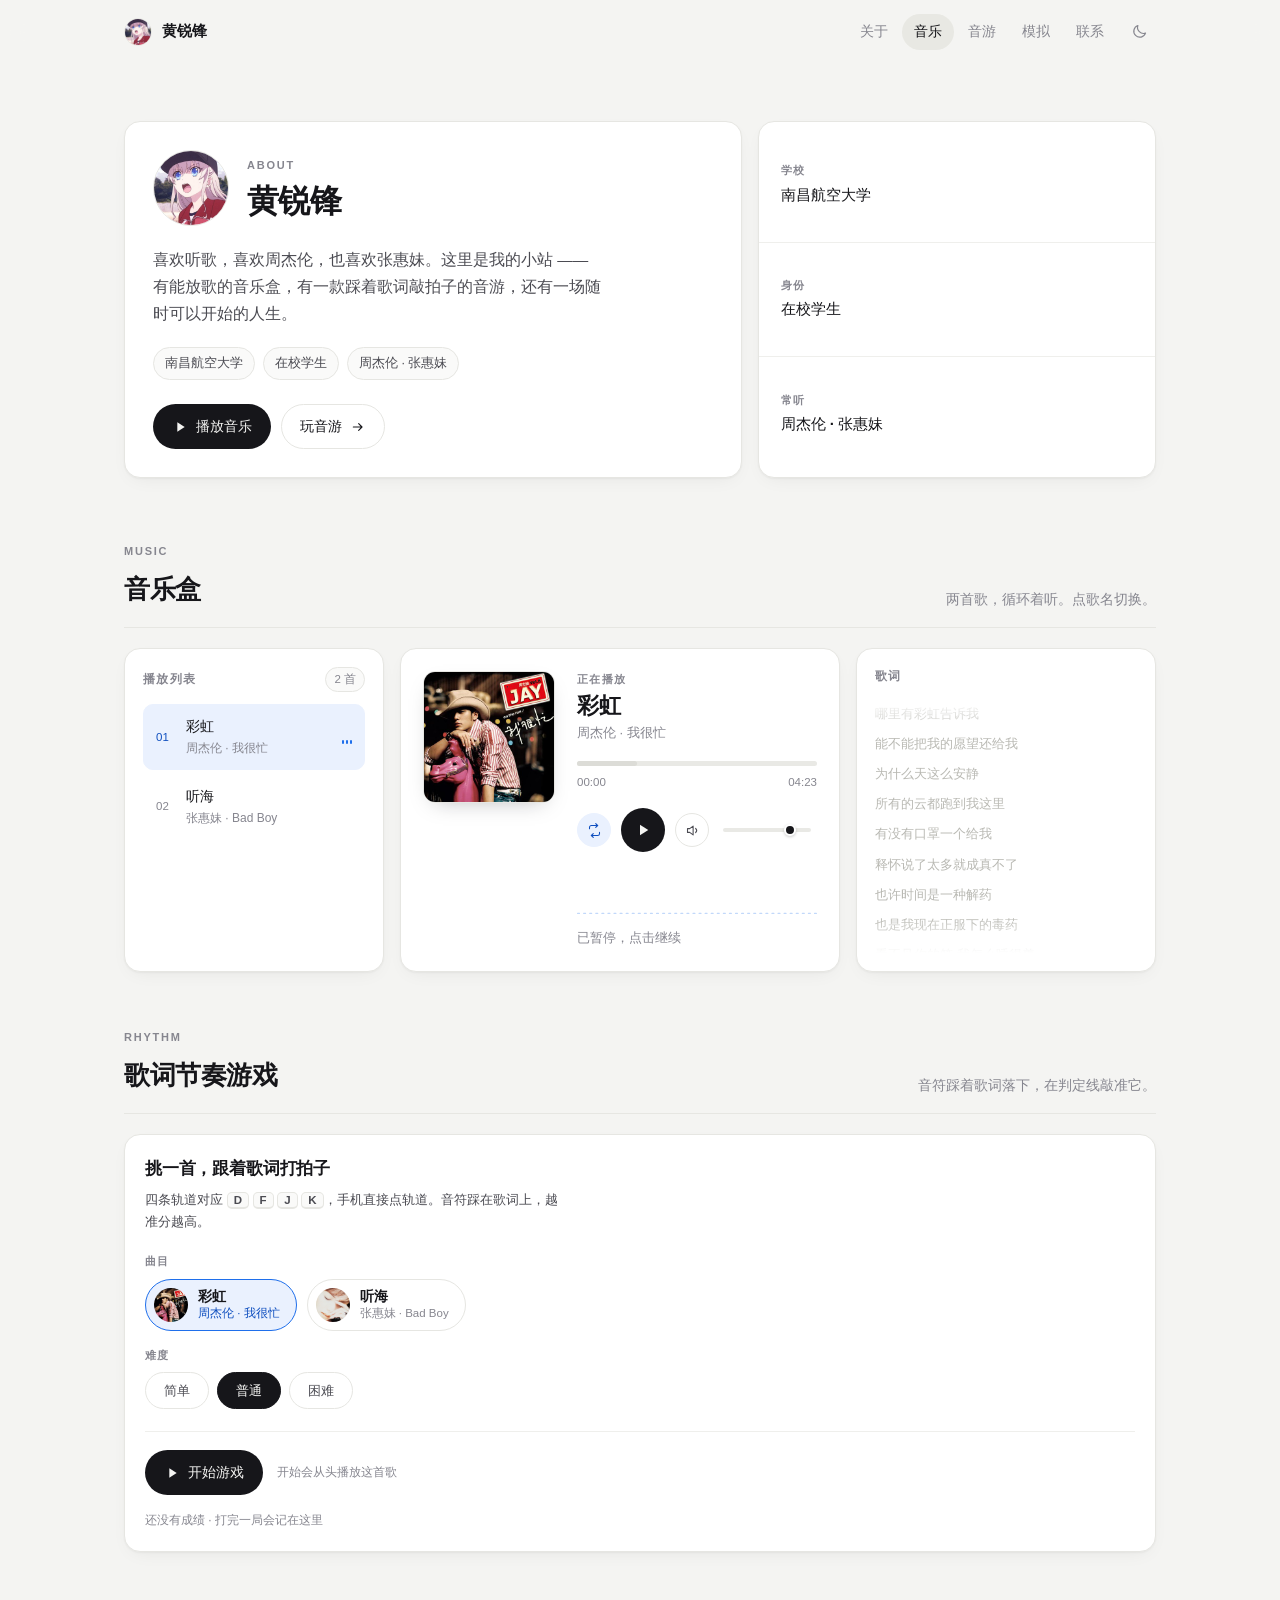
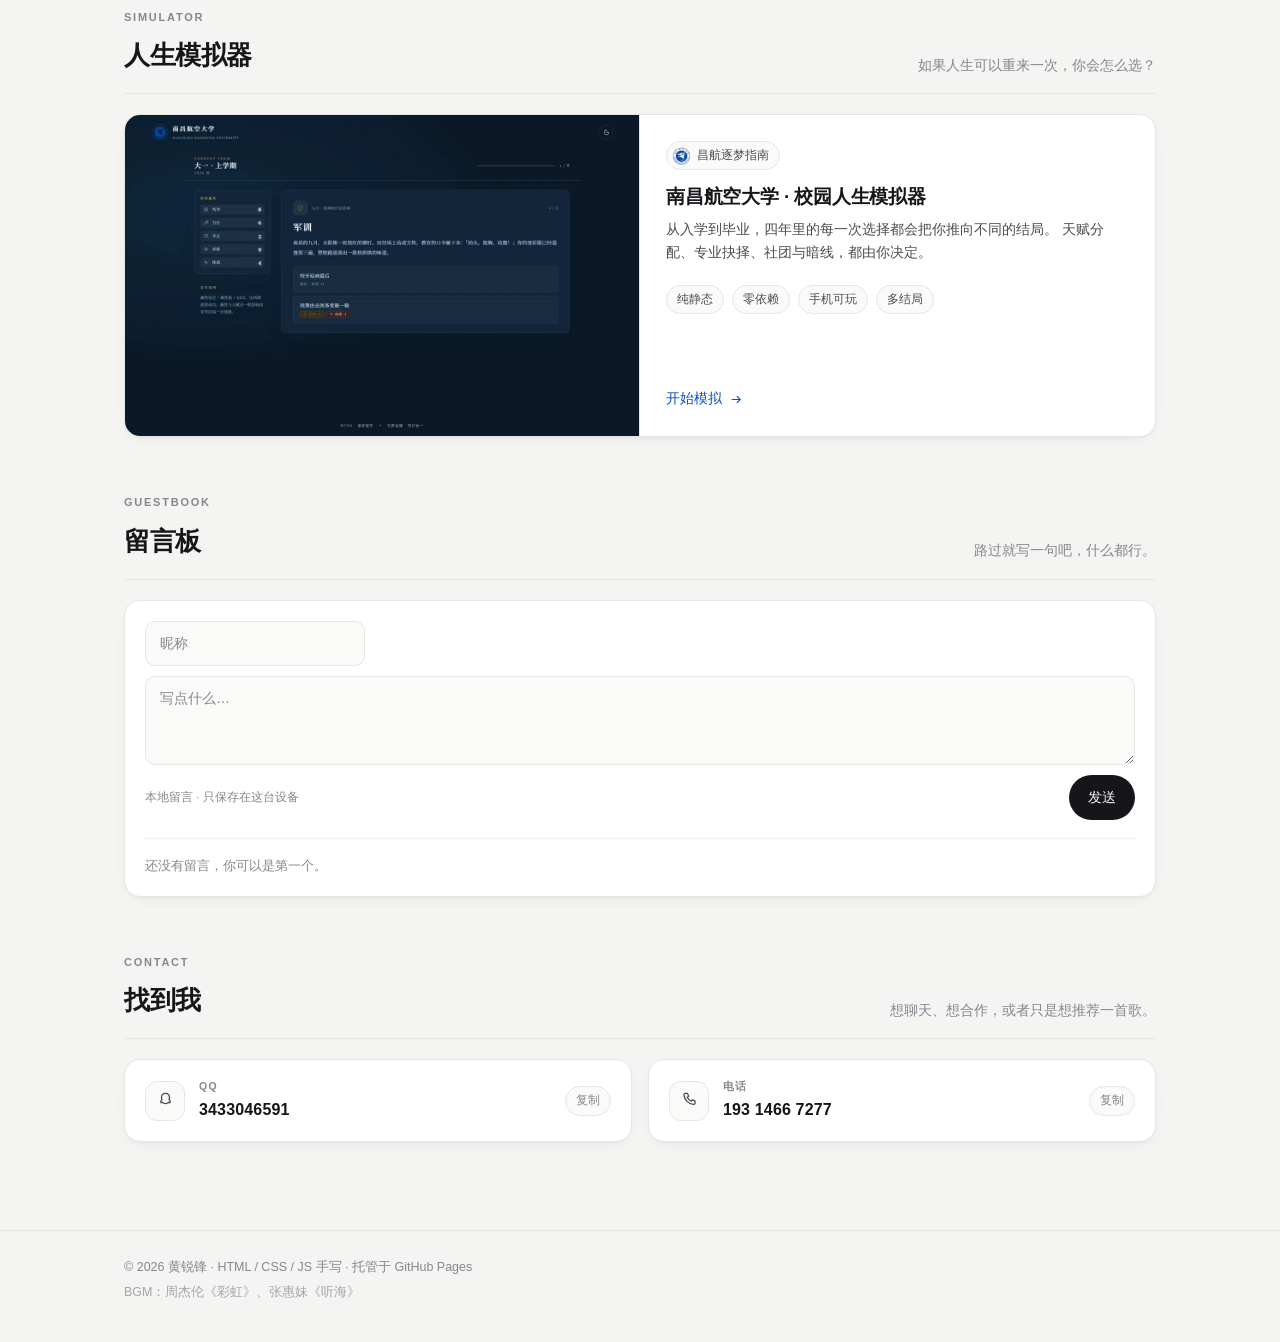
==== commit cb5bc338: "me: 深色模式 + 迷你播放器 + 音频可视化 + 歌词节奏游戏 + 留言板" ====
--- a/me/index.html
+++ b/me/index.html
@@ -4,10 +4,21 @@
 <meta charset="UTF-8">
 <meta name="viewport" content="width=device-width, initial-scale=1, viewport-fit=cover">
 <meta name="theme-color" content="#f4f4f2">
+<script>
+/* 主题需在首屏渲染前确定，避免闪白 */
+(function () {
+  try {
+    var saved = localStorage.getItem('hrf-theme');
+    var dark = saved ? saved === 'dark'
+      : window.matchMedia && window.matchMedia('(prefers-color-scheme: dark)').matches;
+    if (dark) document.documentElement.setAttribute('data-theme', 'dark');
+  } catch (e) {}
+})();
+</script>
 <title>黄锐锋 · 个人主页</title>
-<meta name="description" content="黄锐锋的个人网站 — 音乐盒、人生模拟器与联系方式。">
+<meta name="description" content="黄锐锋的个人网站 — 音乐盒、歌词节奏游戏、人生模拟器与联系方式。">
 <meta property="og:title" content="黄锐锋 · 个人主页">
-<meta property="og:description" content="音乐盒 · 人生模拟器 · 联系方式">
+<meta property="og:description" content="音乐盒 · 歌词节奏游戏 · 人生模拟器 · 联系方式">
 <meta property="og:image" content="assets/img/avatar.jpg">
 <meta property="og:type" content="website">
 <link rel="icon" href="favicon.ico" sizes="any">
@@ -22,12 +33,19 @@
       <img class="brand-avatar" src="assets/img/avatar.jpg" alt="" width="64" height="64">
       <span class="brand-name">黄锐锋</span>
     </a>
-    <nav class="nav" aria-label="页面导航">
-      <a href="#about">关于</a>
-      <a href="#music">音乐盒</a>
-      <a href="#sim">模拟器</a>
-      <a href="#contact">联系</a>
-    </nav>
+    <div class="topbar-right">
+      <nav class="nav" aria-label="页面导航">
+        <a href="#about">关于</a>
+        <a href="#music">音乐</a>
+        <a href="#game">音游</a>
+        <a href="#sim">模拟</a>
+        <a href="#contact">联系</a>
+      </nav>
+      <button class="theme-btn" id="themeBtn" type="button" aria-label="切换深色模式" title="切换深色模式">
+        <svg class="ico-moon" viewBox="0 0 24 24" aria-hidden="true" fill="none" stroke="currentColor" stroke-width="1.7" stroke-linecap="round" stroke-linejoin="round"><path d="M20.5 14.3A8.5 8.5 0 0 1 9.7 3.5a8.5 8.5 0 1 0 10.8 10.8z"/></svg>
+        <svg class="ico-sun" viewBox="0 0 24 24" aria-hidden="true" fill="none" stroke="currentColor" stroke-width="1.7" stroke-linecap="round" stroke-linejoin="round"><circle cx="12" cy="12" r="4"/><path d="M12 2v2M12 20v2M4.9 4.9l1.4 1.4M17.7 17.7l1.4 1.4M2 12h2M20 12h2M4.9 19.1l1.4-1.4M17.7 6.3l1.4-1.4"/></svg>
+      </button>
+    </div>
   </div>
 </header>
 
@@ -46,7 +64,7 @@
 
       <p class="lede">
         喜欢听歌，喜欢周杰伦，也喜欢张惠妹。这里是我的小站 ——
-        有能放歌的音乐盒，还有一场随时可以开始的人生。
+        有能放歌的音乐盒，有一款踩着歌词敲拍子的音游，还有一场随时可以开始的人生。
       </p>
 
       <ul class="chips">
@@ -60,8 +78,8 @@
           <svg viewBox="0 0 24 24" aria-hidden="true" fill="currentColor"><path d="M8 5v14l11-7z"/></svg>
           <span>播放音乐</span>
         </button>
-        <a class="btn btn-line" href="#sim">
-          <span>看看模拟器</span>
+        <a class="btn btn-line" href="#game">
+          <span>玩音游</span>
           <svg viewBox="0 0 24 24" aria-hidden="true" fill="none" stroke="currentColor" stroke-width="1.7" stroke-linecap="round" stroke-linejoin="round"><path d="M5 12h13m0 0-5-5m5 5-5 5"/></svg>
         </a>
       </div>
@@ -162,6 +180,8 @@
             <input class="vol" id="volume" type="range" min="0" max="100" value="80" aria-label="音量">
           </div>
 
+          <canvas class="viz" id="viz" width="640" height="56" aria-hidden="true"></canvas>
+
           <p class="now-hint" id="playerHint">点击播放按钮开始</p>
         </div>
 
@@ -182,6 +202,99 @@
       </article>
 
     </div>
+  </section>
+
+  <!-- ================= 歌词节奏游戏 ================= -->
+  <section class="section" id="game">
+    <div class="section-head reveal">
+      <div>
+        <p class="kicker">RHYTHM</p>
+        <h2 class="section-title">歌词节奏游戏</h2>
+      </div>
+      <p class="section-desc">音符踩着歌词落下，在判定线敲准它。</p>
+    </div>
+
+    <article class="card game-card reveal" id="gameCard">
+
+      <!-- 开始 -->
+      <div class="game-panel game-start" id="gameStart">
+        <div class="game-intro">
+          <h3>挑一首，跟着歌词打拍子</h3>
+          <p>四条轨道对应 <kbd>D</kbd> <kbd>F</kbd> <kbd>J</kbd> <kbd>K</kbd>，手机直接点轨道。音符踩在歌词上，越准分越高。</p>
+        </div>
+
+        <div class="game-songs" id="gameSongs" role="radiogroup" aria-label="选择曲目"></div>
+
+        <div class="game-launch">
+          <button class="btn btn-solid" id="gameBegin" type="button">
+            <svg viewBox="0 0 24 24" aria-hidden="true" fill="currentColor"><path d="M8 5v14l11-7z"/></svg>
+            <span>开始游戏</span>
+          </button>
+          <span class="game-hint">开始会从头播放这首歌</span>
+        </div>
+
+        <div class="game-records" id="gameRecords"></div>
+      </div>
+
+      <!-- 游玩 -->
+      <div class="game-panel game-play" id="gamePlay" hidden>
+        <div class="game-hud">
+          <div class="hud-cell">
+            <span class="hud-label">分数</span>
+            <span class="hud-value" id="hudScore">0</span>
+          </div>
+          <div class="hud-cell">
+            <span class="hud-label">连击</span>
+            <span class="hud-value" id="hudCombo">0</span>
+          </div>
+          <div class="hud-cell hud-acc">
+            <span class="hud-label">准确率</span>
+            <span class="hud-value" id="hudAcc">100%</span>
+          </div>
+          <button class="icon-btn game-quit" id="gameQuit" type="button" title="退出" aria-label="退出游戏">
+            <svg viewBox="0 0 24 24" aria-hidden="true" fill="none" stroke="currentColor" stroke-width="1.7" stroke-linecap="round" stroke-linejoin="round"><path d="M6 6l12 12M18 6L6 18"/></svg>
+          </button>
+        </div>
+
+        <div class="game-field" id="gameField">
+          <div class="game-lanes" id="gameLanes">
+            <div class="lane" data-lane="0"><span class="lane-key">D</span></div>
+            <div class="lane" data-lane="1"><span class="lane-key">F</span></div>
+            <div class="lane" data-lane="2"><span class="lane-key">J</span></div>
+            <div class="lane" data-lane="3"><span class="lane-key">K</span></div>
+          </div>
+          <div class="game-judge-line" id="gameJudgeLine" aria-hidden="true"></div>
+          <div class="game-notes" id="gameNotes" aria-hidden="true"></div>
+          <div class="game-lyric" id="gameLyric" aria-hidden="true"></div>
+          <div class="game-callout" id="gameCallout" aria-hidden="true"></div>
+          <div class="game-pause" id="gamePause" hidden>
+            <p>已暂停</p>
+            <button class="btn btn-solid" id="gameResume" type="button">继续</button>
+          </div>
+        </div>
+      </div>
+
+      <!-- 结算 -->
+      <div class="game-panel game-result" id="gameResult" hidden>
+        <div class="result-grade" id="resultGrade">S</div>
+        <div class="result-main">
+          <p class="result-song" id="resultSong">彩虹</p>
+          <p class="result-score" id="resultScore">0</p>
+          <ul class="result-stats">
+            <li><span>准确率</span><b id="resultAcc">0%</b></li>
+            <li><span>最大连击</span><b id="resultCombo">0</b></li>
+            <li><span>Perfect</span><b id="resultPerfect">0</b></li>
+            <li><span>Good</span><b id="resultGood">0</b></li>
+            <li><span>Miss</span><b id="resultMiss">0</b></li>
+          </ul>
+          <div class="result-actions">
+            <button class="btn btn-solid" id="resultAgain" type="button">再来一次</button>
+            <button class="btn btn-line" id="resultBack" type="button">换一首</button>
+          </div>
+        </div>
+      </div>
+
+    </article>
   </section>
 
   <!-- ================= 人生模拟器 ================= -->
@@ -222,6 +335,33 @@
     </a>
   </section>
 
+  <!-- ================= 留言板 ================= -->
+  <section class="section" id="guest">
+    <div class="section-head reveal">
+      <div>
+        <p class="kicker">GUESTBOOK</p>
+        <h2 class="section-title">留言板</h2>
+      </div>
+      <p class="section-desc">路过就写一句吧，什么都行。</p>
+    </div>
+
+    <article class="card guest-card reveal">
+      <div class="guest-body" id="guestBody">
+        <form class="guest-form" id="guestForm" autocomplete="off">
+          <input class="guest-name" id="guestName" type="text" maxlength="16" placeholder="昵称" aria-label="昵称">
+          <textarea class="guest-text" id="guestText" maxlength="200" rows="3" placeholder="写点什么…" aria-label="留言内容"></textarea>
+          <div class="guest-actions">
+            <span class="guest-note" id="guestNote">本地草稿 · 只保存在这台设备</span>
+            <button class="btn btn-solid" id="guestSend" type="submit">发送</button>
+          </div>
+        </form>
+        <ul class="guest-list" id="guestList"></ul>
+        <p class="guest-empty" id="guestEmpty">还没有留言，你可以是第一个。</p>
+      </div>
+      <div class="guest-mount" id="guestMount" hidden></div>
+    </article>
+  </section>
+
   <!-- ================= 联系 ================= -->
   <section class="section" id="contact">
     <div class="section-head reveal">
@@ -266,8 +406,29 @@
   </div>
 </footer>
 
+<!-- 迷你播放器 -->
+<div class="mini" id="mini" aria-hidden="true">
+  <div class="mini-in">
+    <img class="mini-cover" id="miniCover" src="assets/img/rainbow-cover.jpg" alt="" width="80" height="80">
+    <div class="mini-meta">
+      <span class="mini-title" id="miniTitle">彩虹</span>
+      <span class="mini-sub" id="miniSub">周杰伦</span>
+    </div>
+    <button class="mini-btn" id="miniPlay" type="button" aria-label="播放">
+      <svg class="ico-play" viewBox="0 0 24 24" aria-hidden="true" fill="currentColor"><path d="M8 5v14l11-7z"/></svg>
+      <svg class="ico-pause" viewBox="0 0 24 24" aria-hidden="true" fill="currentColor"><path d="M7 5h4v14H7zm6 0h4v14h-4z"/></svg>
+    </button>
+    <a class="mini-jump" href="#music" aria-label="回到音乐盒">
+      <svg viewBox="0 0 24 24" aria-hidden="true" fill="none" stroke="currentColor" stroke-width="1.7" stroke-linecap="round" stroke-linejoin="round"><path d="M12 19V5m0 0-6 6m6-6 6 6"/></svg>
+    </a>
+  </div>
+  <div class="mini-bar" id="miniBar" aria-hidden="true"><div class="mini-bar-fill" id="miniBarFill"></div></div>
+</div>
+
 <div class="toast" id="toast" role="status" aria-live="polite"></div>
 
+<script src="js/config.js"></script>
 <script src="js/main.js"></script>
+<script src="js/game.js"></script>
 </body>
 </html>
--- a/me/css/style.css
+++ b/me/css/style.css
@@ -1,6 +1,6 @@
 /* ============================================================
    黄锐锋 · 个人主页
-   简洁 / 模块化 / 浅色
+   简洁 / 模块化 / 浅色 · 深色
    ============================================================ */
 
 :root{
@@ -9,15 +9,24 @@
   --surface-2: #fafaf9;
   --line:      #e6e6e2;
   --line-2:    #efefec;
+  --line-h:    #d4d4ce;
 
   --ink:       #16161a;
   --ink-2:     #4b4b52;
   --ink-3:     #86868f;
+  --ink-faint: #b9b9b3;
 
   --accent:    #1f6feb;
   --accent-2:  #eaf1fe;
   --accent-ink:#0f4fbf;
 
+  --topbar:    rgba(244,244,242,.82);
+  --topbar-2:  rgba(244,244,242,.92);
+  --hover:     #ebebe7;
+  --hover-2:   #e8e8e3;
+  --track:     #e9e9e5;
+  --track-buf: #dcdcd7;
+
   --r-sm: 10px;
   --r:    16px;
   --r-lg: 22px;
@@ -29,6 +38,38 @@
           "PingFang SC", "Hiragino Sans GB", "Microsoft YaHei", "Noto Sans SC", sans-serif;
 
   --maxw: 1080px;
+
+  --l0:#2f6fed; --l1:#7b5cf0; --l2:#0d9f8f; --l3:#e08a2e;
+}
+
+[data-theme="dark"]{
+  --bg:        #131316;
+  --surface:   #1a1a1e;
+  --surface-2: #202025;
+  --line:      #2b2b31;
+  --line-2:    #242429;
+  --line-h:    #3a3a42;
+
+  --ink:       #f1f1f3;
+  --ink-2:     #b7b7c0;
+  --ink-3:     #85858f;
+  --ink-faint: #55555e;
+
+  --accent:    #4d8df5;
+  --accent-2:  #16243a;
+  --accent-ink:#8db6fb;
+
+  --topbar:    rgba(19,19,22,.78);
+  --topbar-2:  rgba(19,19,22,.92);
+  --hover:     #24242a;
+  --hover-2:   #2a2a31;
+  --track:     #2c2c33;
+  --track-buf: #3a3a42;
+
+  --shadow:   0 1px 2px rgba(0,0,0,.3), 0 6px 20px -8px rgba(0,0,0,.5);
+  --shadow-h: 0 2px 4px rgba(0,0,0,.35), 0 14px 34px -14px rgba(0,0,0,.7);
+
+  --l0:#5b8ef7; --l1:#9d86f7; --l2:#2bbdab; --l3:#eaa54a;
 }
 
 *,*::before,*::after{ box-sizing:border-box; }
@@ -44,12 +85,20 @@
   line-height:1.65;
   -webkit-font-smoothing:antialiased;
   text-rendering:optimizeLegibility;
+  transition:background .3s ease, color .3s ease;
 }
 
 img{ display:block; max-width:100%; }
 svg{ display:block; }
 button{ font:inherit; color:inherit; }
 a{ color:inherit; text-decoration:none; }
+kbd{
+  font:inherit; font-size:11.5px; font-weight:600;
+  padding:1px 6px; border-radius:5px;
+  background:var(--surface-2); border:1px solid var(--line);
+  border-bottom-width:2px; color:var(--ink-2);
+}
+:focus-visible{ outline:2px solid var(--accent); outline-offset:2px; border-radius:6px; }
 
 .wrap{
   width:100%;
@@ -61,7 +110,7 @@
 /* ---------------- 顶栏 ---------------- */
 .topbar{
   position:sticky; top:0; z-index:50;
-  background:rgba(244,244,242,.82);
+  background:var(--topbar);
   -webkit-backdrop-filter:saturate(180%) blur(14px);
   backdrop-filter:saturate(180%) blur(14px);
   border-bottom:1px solid transparent;
@@ -69,7 +118,7 @@
 }
 .topbar.scrolled{
   border-bottom-color:var(--line);
-  background:rgba(244,244,242,.92);
+  background:var(--topbar-2);
 }
 .topbar-in{
   display:flex; align-items:center; justify-content:space-between;
@@ -81,14 +130,28 @@
   object-fit:cover; border:1px solid var(--line);
 }
 .brand-name{ font-size:14.5px; font-weight:650; letter-spacing:.01em; }
+.topbar-right{ display:flex; align-items:center; gap:6px; }
 .nav{ display:flex; align-items:center; gap:2px; }
 .nav a{
   padding:7px 12px; border-radius:999px;
   font-size:13.5px; color:var(--ink-3);
   transition:color .18s ease, background .18s ease;
 }
-.nav a:hover{ color:var(--ink); background:#ebebe7; }
-.nav a.active{ color:var(--ink); background:#e8e8e3; }
+.nav a:hover{ color:var(--ink); background:var(--hover); }
+.nav a.active{ color:var(--ink); background:var(--hover-2); }
+
+.theme-btn{
+  width:34px; height:34px; flex:none;
+  display:grid; place-items:center;
+  background:transparent; border:1px solid transparent;
+  border-radius:50%; cursor:pointer; color:var(--ink-3);
+  transition:background .18s ease, color .18s ease, border-color .18s ease;
+}
+.theme-btn svg{ width:17px; height:17px; }
+.theme-btn:hover{ background:var(--hover); color:var(--ink); }
+.theme-btn .ico-sun{ display:none; }
+[data-theme="dark"] .theme-btn .ico-moon{ display:none; }
+[data-theme="dark"] .theme-btn .ico-sun{ display:block; }
 
 /* ---------------- 通用卡片 ---------------- */
 .card{
@@ -163,12 +226,12 @@
 }
 .btn svg{ width:16px; height:16px; }
 .btn:active{ transform:scale(.985); }
-.btn-solid{ background:var(--ink); color:#fff; }
-.btn-solid:hover{ background:#000; }
-.btn-solid.is-playing{ background:var(--accent); }
-.btn-solid.is-playing:hover{ background:var(--accent-ink); }
+.btn-solid{ background:var(--ink); color:var(--bg); }
+.btn-solid:hover{ opacity:.88; }
+.btn-solid.is-playing{ background:var(--accent); color:#fff; }
+.btn-solid.is-playing:hover{ background:var(--accent-ink); opacity:1; }
 .btn-line{ background:var(--surface); border-color:var(--line); color:var(--ink); }
-.btn-line:hover{ border-color:#d4d4ce; background:var(--surface-2); }
+.btn-line:hover{ border-color:var(--line-h); background:var(--surface-2); }
 
 .facts{
   display:flex;
@@ -242,7 +305,7 @@
   transition:background .16s ease, border-color .16s ease;
 }
 .track-row:hover{ background:var(--surface-2); border-color:var(--line-2); }
-.track-row.is-active{ background:var(--accent-2); border-color:#d8e6fd; }
+.track-row.is-active{ background:var(--accent-2); border-color:var(--accent-2); }
 .track-num{
   font-size:11.5px; font-variant-numeric:tabular-nums;
   color:var(--ink-3); width:18px; flex:none;
@@ -299,10 +362,10 @@
 .bar{
   position:relative;
   height:5px; margin-top:18px;
-  background:#e9e9e5; border-radius:999px;
+  background:var(--track); border-radius:999px;
   cursor:pointer; touch-action:none;
 }
-.bar-buf{ position:absolute; inset:0 auto 0 0; width:0; background:#dcdcd7; border-radius:999px; }
+.bar-buf{ position:absolute; inset:0 auto 0 0; width:0; background:var(--track-buf); border-radius:999px; }
 .bar-fill{
   position:absolute; inset:0 auto 0 0; width:0;
   background:var(--ink); border-radius:999px;
@@ -311,7 +374,7 @@
   position:absolute; right:-5px; top:50%;
   width:11px; height:11px; margin-top:-5.5px;
   background:var(--ink); border-radius:50%;
-  box-shadow:0 0 0 3px #fff;
+  box-shadow:0 0 0 3px var(--surface);
   opacity:0; transition:opacity .18s ease;
 }
 .bar:hover .bar-knob, .bar:focus-visible .bar-knob{ opacity:1; }
@@ -334,16 +397,16 @@
 }
 .icon-btn svg{ width:15px; height:15px; }
 .icon-btn:hover{ background:var(--surface-2); color:var(--ink); }
-.icon-btn[aria-pressed="true"]{ color:var(--accent-ink); border-color:#d8e6fd; background:var(--accent-2); }
+.icon-btn[aria-pressed="true"]{ color:var(--accent-ink); border-color:var(--accent-2); background:var(--accent-2); }
 
 .play-btn{
   width:44px; height:44px; flex:none;
   display:grid; place-items:center;
-  background:var(--ink); color:#fff;
+  background:var(--ink); color:var(--bg);
   border:0; border-radius:50%; cursor:pointer;
-  transition:background .16s ease, transform .12s ease;
-}
-.play-btn:hover{ background:#000; }
+  transition:opacity .16s ease, transform .12s ease;
+}
+.play-btn:hover{ opacity:.88; }
 .play-btn:active{ transform:scale(.94); }
 .play-btn svg{ width:18px; height:18px; }
 .play-btn .ico-pause{ display:none; }
@@ -353,21 +416,28 @@
 .vol{
   -webkit-appearance:none; appearance:none;
   width:88px; height:4px; margin-left:4px;
-  background:#e9e9e5; border-radius:999px; outline:none; cursor:pointer;
+  background:var(--track); border-radius:999px; outline:none; cursor:pointer;
 }
 .vol::-webkit-slider-thumb{
   -webkit-appearance:none; appearance:none;
   width:12px; height:12px; border-radius:50%;
-  background:var(--ink); border:2px solid #fff;
+  background:var(--ink); border:2px solid var(--surface);
   box-shadow:0 1px 3px rgba(0,0,0,.2);
 }
 .vol::-moz-range-thumb{
   width:12px; height:12px; border-radius:50%;
-  background:var(--ink); border:2px solid #fff;
+  background:var(--ink); border:2px solid var(--surface);
 }
 .now-hint{
   margin:14px 0 0;
   font-size:12.5px; color:var(--ink-3);
+}
+
+/* 可视化 */
+.viz{
+  display:block; width:100%; height:48px;
+  margin-top:14px;
+  opacity:.9;
 }
 
 /* 歌词 */
@@ -388,10 +458,306 @@
 .lyrics li{
   padding:5px 0;
   font-size:13px; line-height:1.55;
-  color:#b9b9b3;
-  transition:color .3s ease, font-weight .2s ease;
+  color:var(--ink-faint);
+  transition:color .3s ease;
 }
 .lyrics li.active{ color:var(--ink); font-weight:560; }
+
+/* ---------------- 节奏游戏 ---------------- */
+.game-card{ padding:20px; }
+
+.game-panel[hidden]{ display:none !important; }
+
+/* 开始面板 */
+.game-intro h3{
+  margin:0;
+  font-size:17px; font-weight:660; letter-spacing:-.01em;
+}
+.game-intro p{
+  margin:6px 0 0;
+  font-size:13px; color:var(--ink-2); line-height:1.7;
+  max-width:58ch;
+}
+
+.game-songs{ margin-top:20px; display:flex; flex-direction:column; gap:16px; }
+.pick-group{ display:flex; flex-direction:column; gap:8px; }
+.pick-label{
+  font-size:10.5px; font-weight:650; letter-spacing:.14em;
+  text-transform:uppercase; color:var(--ink-3);
+}
+.pick-row{ display:flex; flex-wrap:wrap; gap:10px; }
+.pick-card{
+  display:flex; align-items:center; gap:10px;
+  padding:8px 16px 8px 8px;
+  background:var(--surface); border:1px solid var(--line);
+  border-radius:999px; cursor:pointer;
+  transition:border-color .16s ease, background .16s ease, transform .12s ease;
+}
+.pick-card img{ width:34px; height:34px; border-radius:50%; object-fit:cover; flex:none; }
+.pick-main{ display:flex; flex-direction:column; gap:0; text-align:left; }
+.pick-main b{ font-size:13.5px; font-weight:600; line-height:1.35; }
+.pick-main i{ font-style:normal; font-size:11.5px; color:var(--ink-3); line-height:1.35; }
+.pick-card:hover{ background:var(--surface-2); }
+.pick-card.on{ border-color:var(--accent); background:var(--accent-2); }
+.pick-card.on .pick-main i{ color:var(--accent-ink); }
+
+.pick-row-diff{ gap:8px; }
+.pick-diff{
+  padding:7px 18px; border-radius:999px;
+  background:var(--surface); border:1px solid var(--line);
+  font-size:13px; color:var(--ink-2); cursor:pointer;
+  transition:border-color .16s ease, background .16s ease, color .16s ease;
+}
+.pick-diff:hover{ background:var(--surface-2); }
+.pick-diff.on{ background:var(--ink); border-color:var(--ink); color:var(--bg); }
+
+.game-launch{
+  display:flex; align-items:center; gap:14px; flex-wrap:wrap;
+  margin-top:22px;
+  padding-top:18px;
+  border-top:1px solid var(--line-2);
+}
+.game-hint{ font-size:12px; color:var(--ink-3); }
+
+.game-records{
+  display:flex; flex-wrap:wrap; gap:8px;
+  margin-top:16px;
+}
+.rec-item{
+  display:inline-flex; align-items:center; gap:6px;
+  padding:4px 12px; border-radius:999px;
+  font-size:12px; color:var(--ink-2);
+  background:var(--surface-2); border:1px solid var(--line);
+}
+.rec-item b{ font-weight:650; color:var(--ink); font-variant-numeric:tabular-nums; }
+.rec-empty{ font-size:12px; color:var(--ink-3); }
+.rec-grade{
+  display:inline-grid; place-items:center;
+  width:18px; height:18px; border-radius:50%;
+  font-size:10px; font-weight:800; color:#fff; background:var(--ink-2);
+}
+.rec-grade.grade-s{ background:linear-gradient(135deg,#f5b53d,#e8761f); }
+.rec-grade.grade-a{ background:linear-gradient(135deg,#4d8df5,#2f6fed); }
+.rec-grade.grade-b{ background:linear-gradient(135deg,#2bbdab,#0d9f8f); }
+.rec-grade.grade-c{ background:linear-gradient(135deg,#9d86f7,#7b5cf0); }
+.rec-grade.grade-d{ background:linear-gradient(135deg,#a0a0aa,#77777f); }
+
+/* 游玩面板 */
+.game-hud{
+  display:flex; align-items:center; gap:10px;
+  padding:0 2px 14px;
+}
+.hud-cell{
+  display:flex; flex-direction:column; gap:0;
+  min-width:74px;
+  padding:6px 14px;
+  background:var(--surface-2); border:1px solid var(--line);
+  border-radius:var(--r-sm);
+}
+.hud-cell.hot{ border-color:var(--accent); background:var(--accent-2); }
+.hud-label{
+  font-size:9.5px; font-weight:650; letter-spacing:.13em;
+  text-transform:uppercase; color:var(--ink-3);
+}
+.hud-value{
+  font-size:19px; font-weight:700; line-height:1.3;
+  font-variant-numeric:tabular-nums; letter-spacing:-.01em;
+}
+.hud-acc{ margin-left:auto; }
+.hud-acc .hud-value{ font-size:15px; }
+.game-quit{ margin-left:4px; }
+
+.game-field{
+  position:relative;
+  height:clamp(320px, 52vh, 460px);
+  border-radius:var(--r-sm);
+  background:
+    radial-gradient(120% 80% at 50% 100%, var(--surface-2), transparent 70%),
+    var(--surface-2);
+  border:1px solid var(--line);
+  overflow:hidden;
+  touch-action:none;
+  user-select:none;
+  -webkit-user-select:none;
+}
+
+.game-lanes{
+  position:absolute; inset:0;
+  display:grid;
+  grid-template-columns:repeat(4,1fr);
+}
+.lane{
+  position:relative;
+  border-right:1px solid var(--line-2);
+  cursor:pointer;
+}
+.lane:last-child{ border-right:0; }
+.lane::before{
+  content:"";
+  position:absolute; inset:0;
+  background:currentColor;
+  opacity:0;
+  transition:opacity .18s ease;
+}
+.lane.press::before{ opacity:.07; }
+.lane[data-lane="0"]{ color:var(--l0); }
+.lane[data-lane="1"]{ color:var(--l1); }
+.lane[data-lane="2"]{ color:var(--l2); }
+.lane[data-lane="3"]{ color:var(--l3); }
+
+.lane-key{
+  position:absolute; left:50%; bottom:16px;
+  transform:translateX(-50%);
+  width:30px; height:30px;
+  display:grid; place-items:center;
+  font-size:11.5px; font-weight:700; letter-spacing:.04em;
+  color:currentColor;
+  border:1px solid currentColor; border-radius:9px;
+  opacity:.5;
+  transition:opacity .12s ease, transform .12s ease;
+}
+.lane.press .lane-key{ opacity:1; transform:translateX(-50%) scale(.9); }
+
+.game-judge-line{
+  position:absolute; left:0; right:0; bottom:74px;
+  height:2px;
+  background:linear-gradient(90deg,transparent,var(--ink-3) 15%,var(--ink-3) 85%,transparent);
+  opacity:.45;
+}
+.game-judge-line::after{
+  content:"";
+  position:absolute; left:0; right:0; top:-1px; height:4px;
+  background:linear-gradient(90deg,transparent,var(--accent) 22%,var(--accent) 78%,transparent);
+  opacity:.35;
+  filter:blur(3px);
+}
+
+.game-notes{
+  position:absolute; inset:0;
+  display:grid;
+  grid-template-columns:repeat(4,1fr);
+  pointer-events:none;
+}
+.note-col{
+  position:relative;
+  overflow:hidden;
+}
+.note{
+  position:absolute; top:0; left:8%; right:8%;
+  border-radius:7px;
+  will-change:transform;
+  box-shadow:0 2px 10px -4px rgba(0,0,0,.4);
+}
+.note-l0{ background:var(--l0); }
+.note-l1{ background:var(--l1); }
+.note-l2{ background:var(--l2); }
+.note-l3{ background:var(--l3); }
+/* 注意：命中动画只能用 opacity / scale 这类独立属性，
+   不能写 transform —— 音符位置是靠内联 transform 定位的，
+   keyframes 里的 transform 会把它瞬间拉回轨道顶部。 */
+.note.is-perfect{ animation:notePop .22s ease-out forwards; }
+.note.is-good{ animation:noteFade .22s ease-out forwards; }
+.note.is-miss{ animation:noteFade .22s ease-out forwards; filter:grayscale(1); }
+@keyframes notePop{
+  0%  { opacity:1; scale:1; filter:brightness(1.5); }
+  100%{ opacity:0; scale:1.35; filter:brightness(2); }
+}
+@keyframes noteFade{
+  0%  { opacity:.9; }
+  100%{ opacity:0; }
+}
+
+.game-lyric{
+  position:absolute; left:0; right:0; bottom:16px;
+  padding:0 18px;
+  text-align:center;
+  font-size:14px; font-weight:560; line-height:1.5;
+  color:var(--ink-2);
+  text-shadow:0 1px 12px var(--surface);
+  pointer-events:none;
+  transition:opacity .2s ease;
+}
+.game-lyric.pop{ animation:lyricPop .42s cubic-bezier(.22,.8,.3,1); }
+@keyframes lyricPop{
+  0%  { transform:translateY(6px); opacity:0; }
+  100%{ transform:translateY(0); opacity:1; }
+}
+
+.game-callout{
+  position:absolute; left:50%; top:34%;
+  transform:translate(-50%,-50%) scale(.9);
+  font-size:15px; font-weight:800; letter-spacing:.12em;
+  opacity:0; pointer-events:none;
+  transition:opacity .12s ease, transform .12s ease;
+}
+.game-callout.show{
+  opacity:1;
+  transform:translate(-50%,-50%) scale(1);
+  animation:calloutOut .42s ease-out forwards;
+}
+.game-callout.perfect{ color:var(--accent); }
+.game-callout.good{ color:var(--l2); }
+.game-callout.miss{ color:var(--ink-3); }
+@keyframes calloutOut{
+  0%  { opacity:1; transform:translate(-50%,-50%) scale(1); }
+  100%{ opacity:0; transform:translate(-50%,-58%) scale(1.06); }
+}
+
+.game-pause{
+  position:absolute; inset:0;
+  display:flex; flex-direction:column; align-items:center; justify-content:center; gap:14px;
+  background:color-mix(in srgb, var(--bg) 78%, transparent);
+  -webkit-backdrop-filter:blur(6px);
+  backdrop-filter:blur(6px);
+  z-index:3;
+}
+.game-pause[hidden]{ display:none !important; }
+.game-pause p{
+  margin:0; font-size:14px; font-weight:600; color:var(--ink-2);
+  letter-spacing:.02em;
+}
+
+/* 结算面板 */
+.game-result{
+  display:flex; align-items:center; gap:32px;
+  padding:18px 8px;
+  flex-wrap:wrap;
+}
+.result-grade{
+  flex:none;
+  width:118px; height:118px;
+  display:grid; place-items:center;
+  font-size:54px; font-weight:800; letter-spacing:-.03em;
+  border-radius:var(--r-lg);
+  background:var(--surface-2); border:1px solid var(--line);
+  color:var(--ink);
+}
+.result-grade.grade-s{ color:#e8761f; border-color:#f5b53d; background:linear-gradient(160deg,rgba(245,181,61,.16),transparent); }
+.result-grade.grade-a{ color:var(--accent); border-color:var(--accent); background:var(--accent-2); }
+.result-grade.grade-b{ color:#0d9f8f; border-color:#2bbdab; }
+.result-grade.grade-c{ color:#7b5cf0; border-color:#9d86f7; }
+.result-grade.grade-d{ color:var(--ink-3); }
+
+.result-main{ flex:1; min-width:240px; }
+.result-song{ margin:0; font-size:13px; color:var(--ink-3); }
+.result-score{
+  margin:2px 0 0;
+  font-size:38px; font-weight:750; letter-spacing:-.03em; line-height:1.15;
+  font-variant-numeric:tabular-nums;
+}
+.result-stats{
+  display:flex; flex-wrap:wrap; gap:6px 20px;
+  margin:14px 0 0; padding:0; list-style:none;
+}
+.result-stats li{
+  display:flex; align-items:baseline; gap:6px;
+  font-size:12.5px; color:var(--ink-3);
+}
+.result-stats b{
+  font-size:14px; font-weight:650; color:var(--ink);
+  font-variant-numeric:tabular-nums;
+}
+.result-actions{ display:flex; gap:10px; margin-top:20px; flex-wrap:wrap; }
 
 /* ---------------- 模拟器 ---------------- */
 .sim-card{
@@ -402,7 +768,7 @@
 }
 .sim-card:hover{
   box-shadow:var(--shadow-h);
-  border-color:#dcdcd6;
+  border-color:var(--line-h);
   transform:translateY(-2px);
 }
 .sim-shot{
@@ -444,6 +810,67 @@
 .sim-cta svg{ width:15px; height:15px; transition:transform .22s ease; }
 .sim-card:hover .sim-cta svg{ transform:translateX(3px); }
 
+/* ---------------- 留言板 ---------------- */
+.guest-card{ padding:20px; }
+.guest-form{ display:flex; flex-direction:column; gap:10px; }
+.guest-name,
+.guest-text{
+  width:100%;
+  font:inherit; font-size:14px;
+  color:var(--ink);
+  background:var(--surface-2);
+  border:1px solid var(--line);
+  border-radius:var(--r-sm);
+  padding:10px 14px;
+  transition:border-color .16s ease, background .16s ease;
+}
+.guest-name{ max-width:220px; }
+.guest-text{ resize:vertical; min-height:76px; line-height:1.6; }
+.guest-name::placeholder,
+.guest-text::placeholder{ color:var(--ink-3); }
+.guest-name:focus,
+.guest-text:focus{
+  outline:none;
+  border-color:var(--accent);
+  background:var(--surface);
+}
+.guest-actions{
+  display:flex; align-items:center; justify-content:space-between;
+  gap:12px; flex-wrap:wrap;
+}
+.guest-note{ font-size:11.5px; color:var(--ink-3); }
+
+.guest-list{
+  list-style:none; margin:18px 0 0; padding:16px 0 0;
+  border-top:1px solid var(--line-2);
+  display:flex; flex-direction:column; gap:14px;
+}
+.guest-list:empty{ display:none; }
+.guest-item{ display:flex; gap:12px; }
+.guest-avatar{
+  width:32px; height:32px; flex:none;
+  display:grid; place-items:center;
+  border-radius:50%;
+  font-size:13px; font-weight:650;
+  color:var(--accent-ink); background:var(--accent-2);
+}
+.guest-item-main{ min-width:0; flex:1; }
+.guest-item-head{ display:flex; align-items:baseline; gap:10px; }
+.guest-item-name{ font-size:13px; font-weight:600; }
+.guest-item-time{ font-size:11.5px; color:var(--ink-3); }
+.guest-item-text{
+  margin:3px 0 0;
+  font-size:13.5px; color:var(--ink-2); line-height:1.7;
+  overflow-wrap:anywhere;
+}
+.guest-empty{
+  margin:18px 0 0; padding-top:16px;
+  border-top:1px solid var(--line-2);
+  font-size:13px; color:var(--ink-3);
+}
+.guest-mount{ margin-top:4px; }
+.guest-mount[hidden]{ display:none; }
+
 /* ---------------- 联系 ---------------- */
 .contact-grid{
   display:grid;
@@ -458,7 +885,7 @@
 }
 .contact-card:hover{
   box-shadow:var(--shadow-h);
-  border-color:#dcdcd6;
+  border-color:var(--line-h);
   transform:translateY(-2px);
 }
 .contact-ico{
@@ -492,20 +919,76 @@
 }
 .foot-in{ display:flex; flex-direction:column; gap:4px; }
 .foot p{ margin:0; font-size:12.5px; color:var(--ink-3); }
-.foot-sub{ font-size:12px; color:#a3a39d; }
+.foot-sub{ font-size:12px; color:var(--ink-3); opacity:.72; }
+
+/* ---------------- 迷你播放器 ---------------- */
+.mini{
+  position:fixed; left:50%; bottom:16px; z-index:60;
+  width:min(340px, calc(100vw - 32px));
+  transform:translate(-50%, 140%);
+  opacity:0; pointer-events:none;
+  background:var(--surface);
+  border:1px solid var(--line);
+  border-radius:var(--r);
+  box-shadow:var(--shadow-h);
+  overflow:hidden;
+  transition:transform .42s cubic-bezier(.22,.8,.3,1), opacity .3s ease;
+}
+.mini.show{ transform:translate(-50%,0); opacity:1; pointer-events:auto; }
+/* 打歌时让位，避免挡住判定线 */
+body.is-gaming .mini{ transform:translate(-50%,140%); opacity:0; pointer-events:none; }
+.mini-in{ display:flex; align-items:center; gap:11px; padding:10px 12px; }
+.mini-cover{
+  width:40px; height:40px; flex:none;
+  border-radius:9px; object-fit:cover; border:1px solid var(--line);
+}
+.mini-meta{ display:flex; flex-direction:column; gap:0; min-width:0; flex:1; }
+.mini-title{
+  font-size:13.5px; font-weight:600; line-height:1.35;
+  white-space:nowrap; overflow:hidden; text-overflow:ellipsis;
+}
+.mini-sub{
+  font-size:11.5px; color:var(--ink-3); line-height:1.35;
+  white-space:nowrap; overflow:hidden; text-overflow:ellipsis;
+}
+.mini-btn{
+  width:34px; height:34px; flex:none;
+  display:grid; place-items:center;
+  background:var(--ink); color:var(--bg);
+  border:0; border-radius:50%; cursor:pointer;
+  transition:opacity .16s ease;
+}
+.mini-btn:hover{ opacity:.86; }
+.mini-btn svg{ width:15px; height:15px; }
+.mini-btn .ico-pause{ display:none; }
+.mini-btn.is-playing .ico-play{ display:none; }
+.mini-btn.is-playing .ico-pause{ display:block; }
+.mini-jump{
+  width:30px; height:30px; flex:none;
+  display:grid; place-items:center;
+  color:var(--ink-3); border-radius:50%;
+  transition:background .16s ease, color .16s ease;
+}
+.mini-jump:hover{ background:var(--surface-2); color:var(--ink); }
+.mini-jump svg{ width:15px; height:15px; }
+.mini-bar{ height:2px; background:var(--track); }
+.mini-bar-fill{ height:100%; width:0; background:var(--accent); transition:width .2s linear; }
 
 /* ---------------- Toast ---------------- */
 .toast{
   position:fixed; left:50%; bottom:28px; z-index:99;
   transform:translate(-50%,16px);
   padding:10px 18px;
-  background:var(--ink); color:#fff;
+  background:var(--ink); color:var(--bg);
   font-size:13px; border-radius:999px;
   opacity:0; pointer-events:none;
-  transition:opacity .24s ease, transform .24s ease;
+  transition:opacity .24s ease, transform .24s ease, bottom .24s ease;
   box-shadow:0 12px 30px -12px rgba(0,0,0,.4);
+  max-width:calc(100vw - 32px);
+  text-align:center;
 }
 .toast.show{ opacity:1; transform:translate(-50%,0); }
+body:has(.mini.show) .toast{ bottom:92px; }
 
 /* ---------------- 响应式 ---------------- */
 @media (max-width:960px){
@@ -518,6 +1001,10 @@
   .now-card{ flex-direction:column; }
   .now-cover img{ width:100%; height:auto; aspect-ratio:1; }
   .lyrics{ min-height:200px; max-height:240px; }
+
+  .game-result{ gap:22px; }
+  .result-grade{ width:96px; height:96px; font-size:44px; }
+  .result-score{ font-size:32px; }
 }
 
 @media (max-width:760px){
@@ -556,6 +1043,23 @@
   .lyrics{ min-height:180px; max-height:200px; }
   .controls{ gap:8px; }
   .vol{ width:64px; }
+  .viz{ height:38px; }
+
+  .game-card{ padding:14px; }
+  .game-field{ height:clamp(300px, 56vh, 400px); }
+  .game-judge-line{ bottom:66px; }
+  .lane-key{ bottom:12px; width:26px; height:26px; font-size:10.5px; }
+  .game-lyric{ bottom:10px; font-size:12.5px; }
+  .game-hud{ gap:6px; }
+  .hud-cell{ min-width:0; padding:5px 10px; flex:1; }
+  .hud-value{ font-size:16px; }
+  .hud-acc .hud-value{ font-size:13px; }
+  .game-intro h3{ font-size:15.5px; }
+  .pick-card{ padding:6px 14px 6px 6px; }
+  .pick-card img{ width:28px; height:28px; }
+  .result-grade{ width:76px; height:76px; font-size:34px; }
+  .result-score{ font-size:28px; }
+  .result-stats{ gap:4px 16px; }
 
   .sim-card{ grid-template-columns:minmax(0,1fr); }
   .sim-shot{ border-right:0; border-bottom:1px solid var(--line); min-height:180px; }
@@ -564,14 +1068,17 @@
   .contact-grid{ grid-template-columns:minmax(0,1fr); }
   .contact-value{ font-size:15px; }
 
-  .nav a{ padding:6px 9px; font-size:12.5px; }
+  .nav a{ padding:6px 8px; font-size:12.5px; }
   .brand-name{ display:none; }
+  .guest-name{ max-width:none; }
 }
 
 @media (max-width:400px){
   .facts{ grid-template-columns:minmax(0,1fr); }
   .fact-row + .fact-row{ border-left:0; border-top:1px solid var(--line-2); }
   .profile-actions .btn{ flex:1; justify-content:center; }
+  .nav a{ padding:6px 6px; font-size:11.5px; }
+  .mini{ width:calc(100vw - 24px); }
 }
 
 @media (prefers-reduced-motion:reduce){
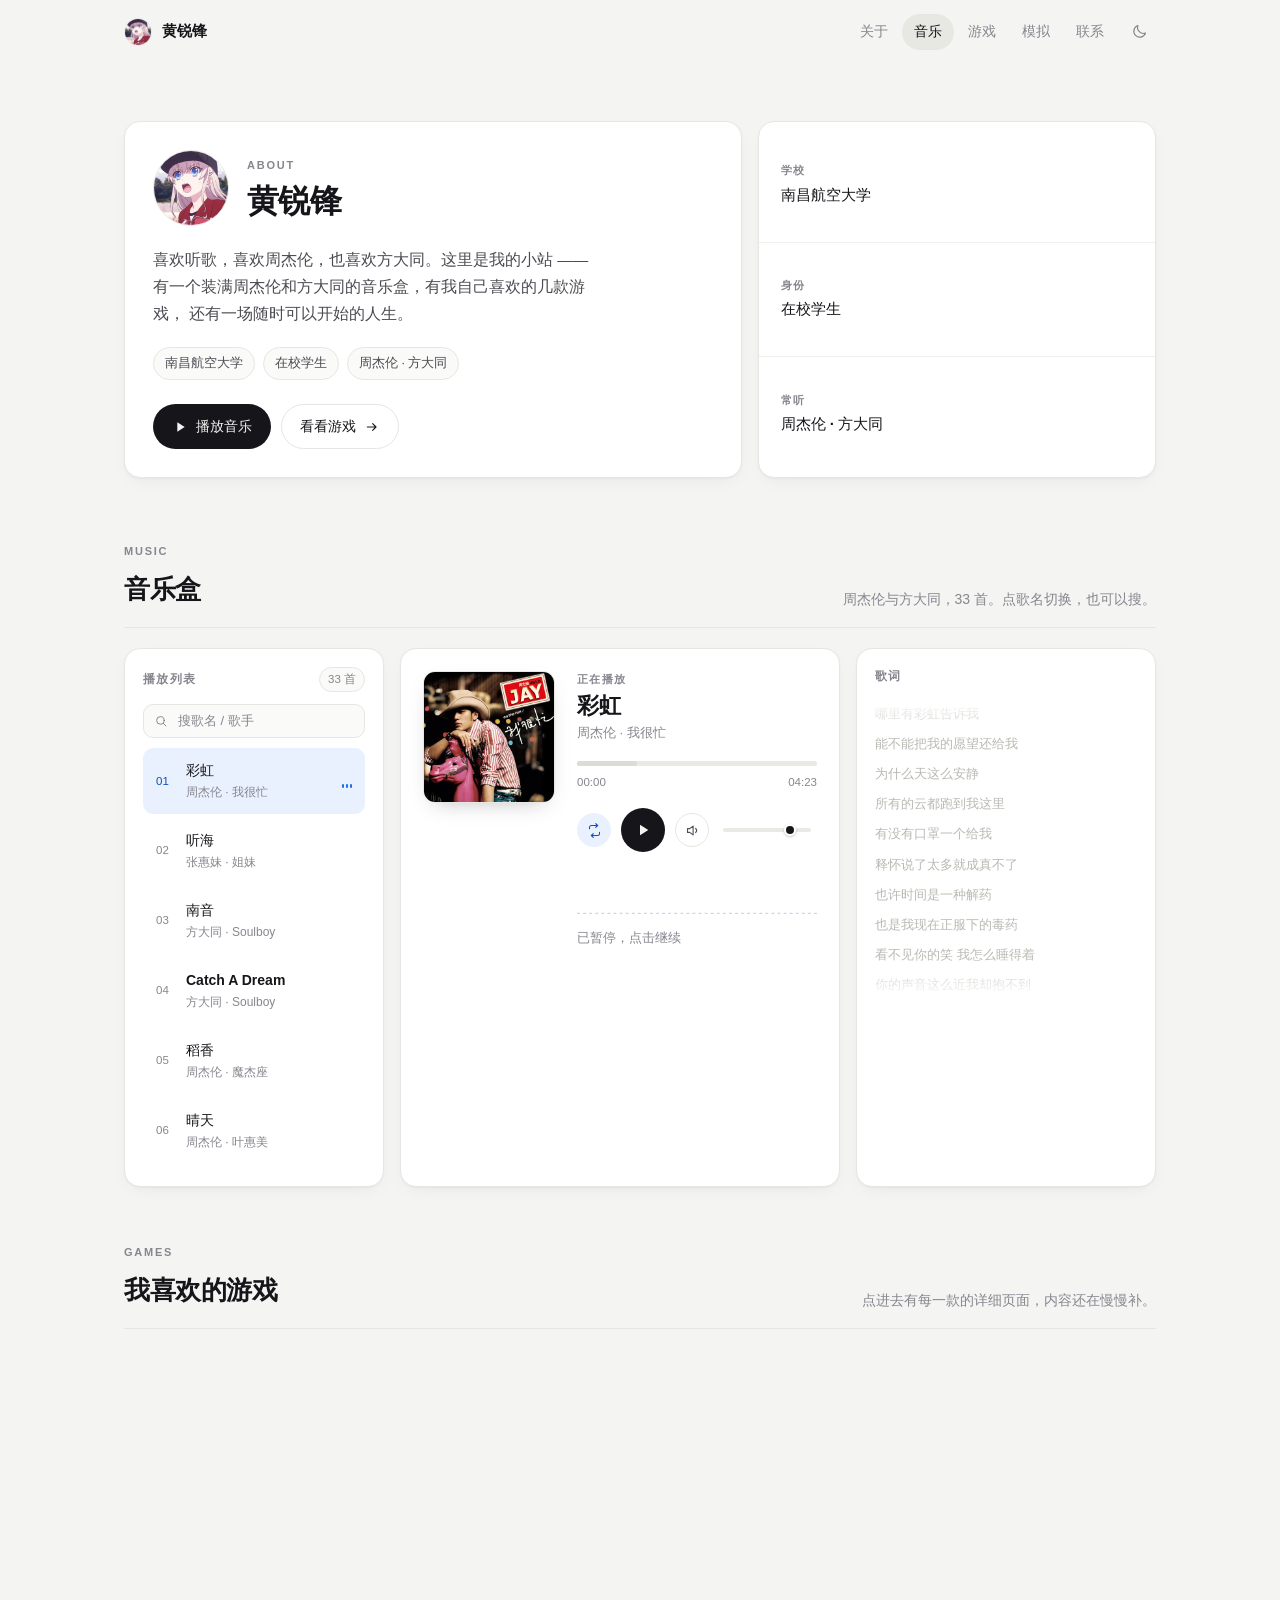
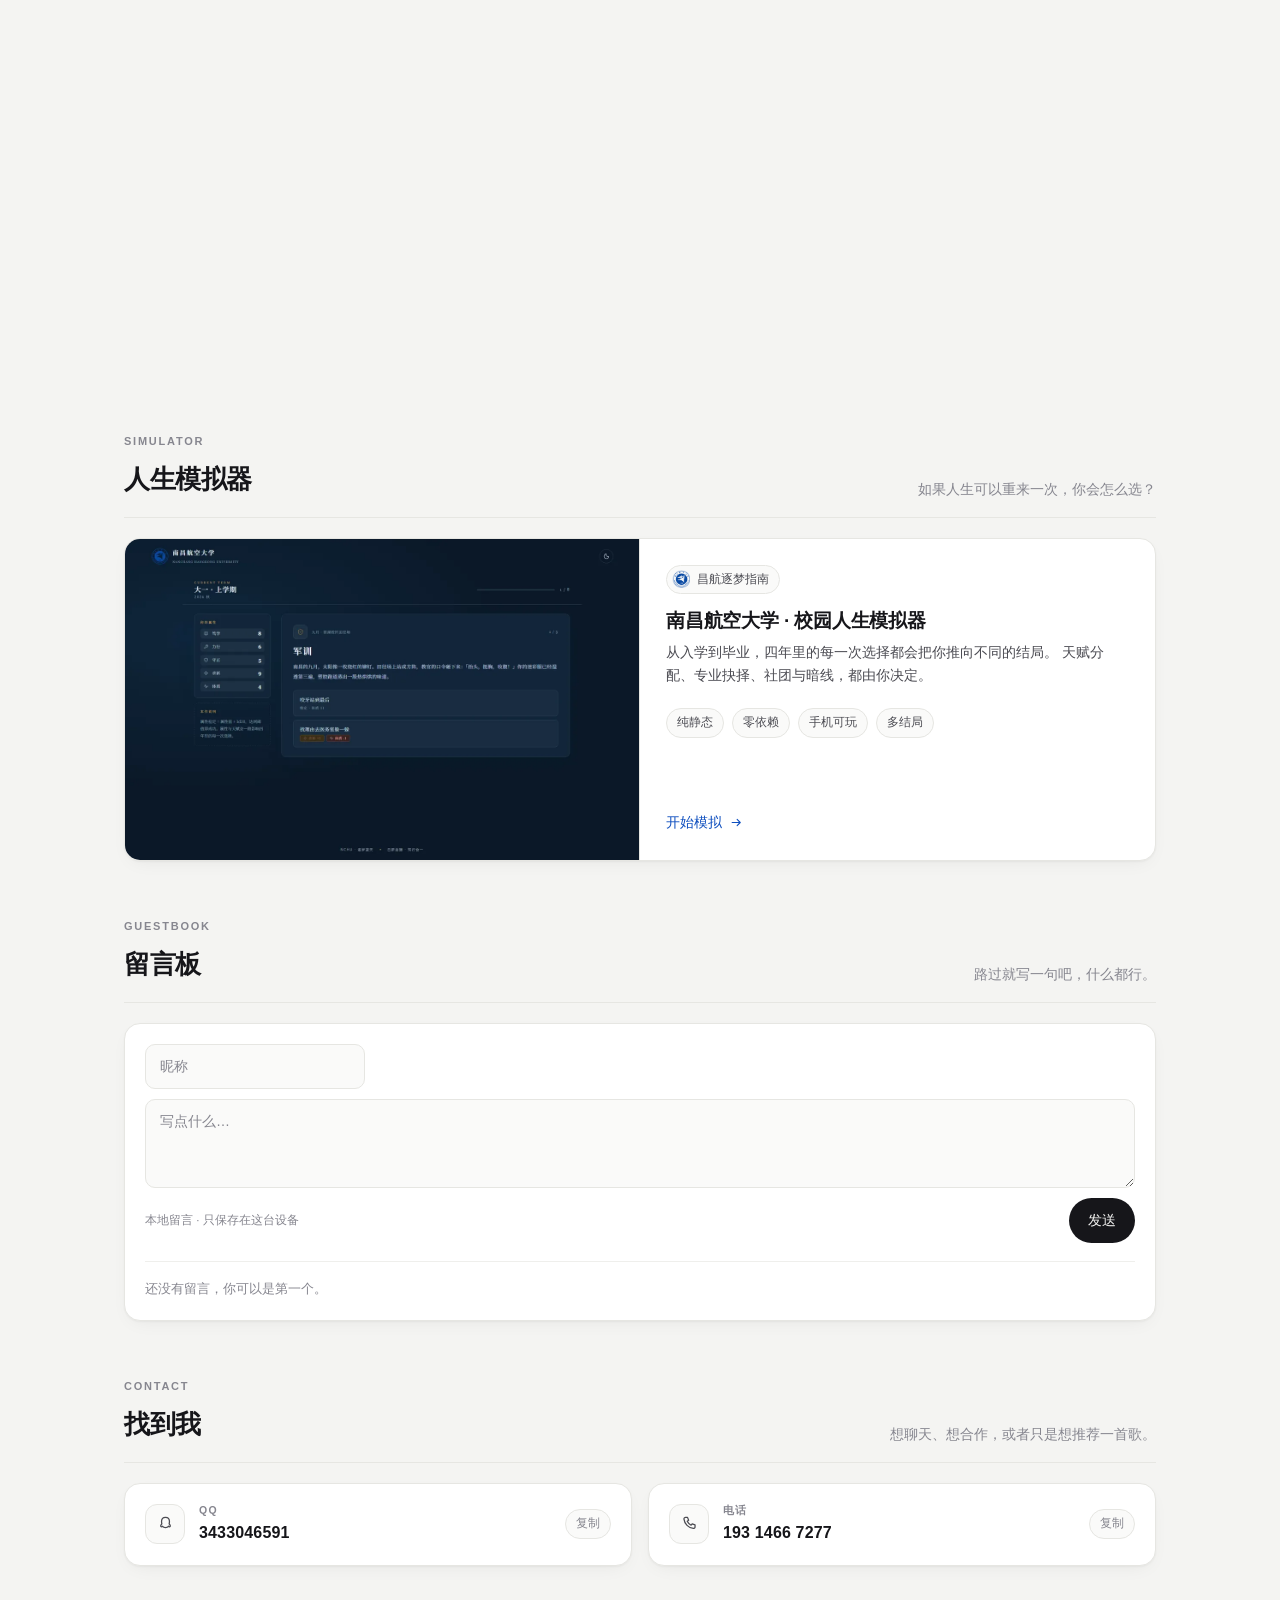
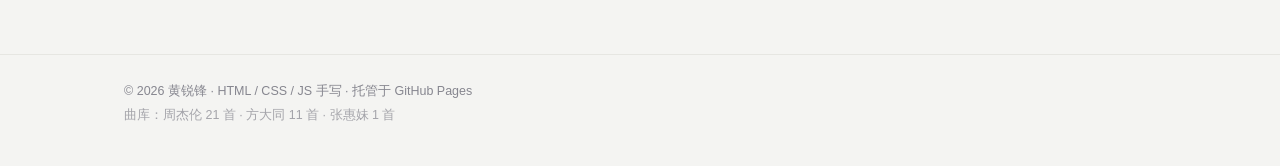
==== commit 46833a98: "me: 曲库扩到 33 首（周杰伦 23 / 方大同 9）+ 我喜欢的游戏栏目与详情页 + 移除音游" ====
--- a/me/index.html
+++ b/me/index.html
@@ -16,9 +16,9 @@
 })();
 </script>
 <title>黄锐锋 · 个人主页</title>
-<meta name="description" content="黄锐锋的个人网站 — 音乐盒、歌词节奏游戏、人生模拟器与联系方式。">
+<meta name="description" content="黄锐锋的个人网站 — 音乐盒、我喜欢的游戏、人生模拟器与联系方式。">
 <meta property="og:title" content="黄锐锋 · 个人主页">
-<meta property="og:description" content="音乐盒 · 歌词节奏游戏 · 人生模拟器 · 联系方式">
+<meta property="og:description" content="音乐盒 · 我喜欢的游戏 · 人生模拟器 · 联系方式">
 <meta property="og:image" content="assets/img/avatar.jpg">
 <meta property="og:type" content="website">
 <link rel="icon" href="favicon.ico" sizes="any">
@@ -37,7 +37,7 @@
       <nav class="nav" aria-label="页面导航">
         <a href="#about">关于</a>
         <a href="#music">音乐</a>
-        <a href="#game">音游</a>
+        <a href="#games">游戏</a>
         <a href="#sim">模拟</a>
         <a href="#contact">联系</a>
       </nav>
@@ -63,14 +63,15 @@
       </div>
 
       <p class="lede">
-        喜欢听歌，喜欢周杰伦，也喜欢张惠妹。这里是我的小站 ——
-        有能放歌的音乐盒，有一款踩着歌词敲拍子的音游，还有一场随时可以开始的人生。
+        喜欢听歌，喜欢周杰伦，也喜欢方大同。这里是我的小站 ——
+        有一个装满周杰伦和方大同的音乐盒，有我自己喜欢的几款游戏，
+        还有一场随时可以开始的人生。
       </p>
 
       <ul class="chips">
         <li>南昌航空大学</li>
         <li>在校学生</li>
-        <li>周杰伦 · 张惠妹</li>
+        <li>周杰伦 · 方大同</li>
       </ul>
 
       <div class="profile-actions">
@@ -78,8 +79,8 @@
           <svg viewBox="0 0 24 24" aria-hidden="true" fill="currentColor"><path d="M8 5v14l11-7z"/></svg>
           <span>播放音乐</span>
         </button>
-        <a class="btn btn-line" href="#game">
-          <span>玩音游</span>
+        <a class="btn btn-line" href="#games">
+          <span>看看游戏</span>
           <svg viewBox="0 0 24 24" aria-hidden="true" fill="none" stroke="currentColor" stroke-width="1.7" stroke-linecap="round" stroke-linejoin="round"><path d="M5 12h13m0 0-5-5m5 5-5 5"/></svg>
         </a>
       </div>
@@ -96,7 +97,7 @@
       </div>
       <div class="fact-row">
         <span class="fact-label">常听</span>
-        <span class="fact-value">周杰伦 · 张惠妹</span>
+        <span class="fact-value">周杰伦 · 方大同</span>
       </div>
     </div>
   </section>
@@ -108,7 +109,7 @@
         <p class="kicker">MUSIC</p>
         <h2 class="section-title">音乐盒</h2>
       </div>
-      <p class="section-desc">两首歌，循环着听。点歌名切换。</p>
+      <p class="section-desc">周杰伦与方大同，33 首。点歌名切换，也可以搜。</p>
     </div>
 
     <div class="player-grid">
@@ -117,30 +118,14 @@
       <article class="card playlist-card reveal">
         <div class="card-head">
           <h3>播放列表</h3>
-          <span class="card-count">2 首</span>
-        </div>
-        <ul class="tracklist" id="tracklist">
-          <li>
-            <button class="track-row is-active" type="button" data-track="0" aria-label="播放 彩虹">
-              <span class="track-num">01</span>
-              <span class="track-main">
-                <span class="track-name">彩虹</span>
-                <span class="track-sub">周杰伦 · 我很忙</span>
-              </span>
-              <span class="bars" aria-hidden="true"><i></i><i></i><i></i></span>
-            </button>
-          </li>
-          <li>
-            <button class="track-row" type="button" data-track="1" aria-label="播放 听海">
-              <span class="track-num">02</span>
-              <span class="track-main">
-                <span class="track-name">听海</span>
-                <span class="track-sub">张惠妹 · Bad Boy</span>
-              </span>
-              <span class="bars" aria-hidden="true"><i></i><i></i><i></i></span>
-            </button>
-          </li>
-        </ul>
+          <span class="card-count" id="trackCount">33 首</span>
+        </div>
+        <div class="track-search">
+          <svg viewBox="0 0 24 24" aria-hidden="true" fill="none" stroke="currentColor" stroke-width="1.7" stroke-linecap="round" stroke-linejoin="round"><circle cx="11" cy="11" r="6.5"/><path d="m16 16 4.5 4.5"/></svg>
+          <input id="trackFilter" type="search" placeholder="搜歌名 / 歌手" aria-label="搜索歌曲" autocomplete="off">
+        </div>
+        <ul class="tracklist" id="tracklist"></ul>
+        <p class="track-empty" id="trackEmpty" hidden>没找到这首歌，换个词试试。</p>
       </article>
 
       <!-- 正在播放 -->
@@ -204,97 +189,17 @@
     </div>
   </section>
 
-  <!-- ================= 歌词节奏游戏 ================= -->
-  <section class="section" id="game">
-    <div class="section-head reveal">
-      <div>
-        <p class="kicker">RHYTHM</p>
-        <h2 class="section-title">歌词节奏游戏</h2>
-      </div>
-      <p class="section-desc">音符踩着歌词落下，在判定线敲准它。</p>
-    </div>
-
-    <article class="card game-card reveal" id="gameCard">
-
-      <!-- 开始 -->
-      <div class="game-panel game-start" id="gameStart">
-        <div class="game-intro">
-          <h3>挑一首，跟着歌词打拍子</h3>
-          <p>四条轨道对应 <kbd>D</kbd> <kbd>F</kbd> <kbd>J</kbd> <kbd>K</kbd>，手机直接点轨道。音符踩在歌词上，越准分越高。</p>
-        </div>
-
-        <div class="game-songs" id="gameSongs" role="radiogroup" aria-label="选择曲目"></div>
-
-        <div class="game-launch">
-          <button class="btn btn-solid" id="gameBegin" type="button">
-            <svg viewBox="0 0 24 24" aria-hidden="true" fill="currentColor"><path d="M8 5v14l11-7z"/></svg>
-            <span>开始游戏</span>
-          </button>
-          <span class="game-hint">开始会从头播放这首歌</span>
-        </div>
-
-        <div class="game-records" id="gameRecords"></div>
-      </div>
-
-      <!-- 游玩 -->
-      <div class="game-panel game-play" id="gamePlay" hidden>
-        <div class="game-hud">
-          <div class="hud-cell">
-            <span class="hud-label">分数</span>
-            <span class="hud-value" id="hudScore">0</span>
-          </div>
-          <div class="hud-cell">
-            <span class="hud-label">连击</span>
-            <span class="hud-value" id="hudCombo">0</span>
-          </div>
-          <div class="hud-cell hud-acc">
-            <span class="hud-label">准确率</span>
-            <span class="hud-value" id="hudAcc">100%</span>
-          </div>
-          <button class="icon-btn game-quit" id="gameQuit" type="button" title="退出" aria-label="退出游戏">
-            <svg viewBox="0 0 24 24" aria-hidden="true" fill="none" stroke="currentColor" stroke-width="1.7" stroke-linecap="round" stroke-linejoin="round"><path d="M6 6l12 12M18 6L6 18"/></svg>
-          </button>
-        </div>
-
-        <div class="game-field" id="gameField">
-          <div class="game-lanes" id="gameLanes">
-            <div class="lane" data-lane="0"><span class="lane-key">D</span></div>
-            <div class="lane" data-lane="1"><span class="lane-key">F</span></div>
-            <div class="lane" data-lane="2"><span class="lane-key">J</span></div>
-            <div class="lane" data-lane="3"><span class="lane-key">K</span></div>
-          </div>
-          <div class="game-judge-line" id="gameJudgeLine" aria-hidden="true"></div>
-          <div class="game-notes" id="gameNotes" aria-hidden="true"></div>
-          <div class="game-lyric" id="gameLyric" aria-hidden="true"></div>
-          <div class="game-callout" id="gameCallout" aria-hidden="true"></div>
-          <div class="game-pause" id="gamePause" hidden>
-            <p>已暂停</p>
-            <button class="btn btn-solid" id="gameResume" type="button">继续</button>
-          </div>
-        </div>
-      </div>
-
-      <!-- 结算 -->
-      <div class="game-panel game-result" id="gameResult" hidden>
-        <div class="result-grade" id="resultGrade">S</div>
-        <div class="result-main">
-          <p class="result-song" id="resultSong">彩虹</p>
-          <p class="result-score" id="resultScore">0</p>
-          <ul class="result-stats">
-            <li><span>准确率</span><b id="resultAcc">0%</b></li>
-            <li><span>最大连击</span><b id="resultCombo">0</b></li>
-            <li><span>Perfect</span><b id="resultPerfect">0</b></li>
-            <li><span>Good</span><b id="resultGood">0</b></li>
-            <li><span>Miss</span><b id="resultMiss">0</b></li>
-          </ul>
-          <div class="result-actions">
-            <button class="btn btn-solid" id="resultAgain" type="button">再来一次</button>
-            <button class="btn btn-line" id="resultBack" type="button">换一首</button>
-          </div>
-        </div>
-      </div>
-
-    </article>
+  <!-- ================= 我喜欢的游戏 ================= -->
+  <section class="section" id="games">
+    <div class="section-head reveal">
+      <div>
+        <p class="kicker">GAMES</p>
+        <h2 class="section-title">我喜欢的游戏</h2>
+      </div>
+      <p class="section-desc">点进去有每一款的详细页面，内容还在慢慢补。</p>
+    </div>
+
+    <div class="game-grid" id="gameGrid"></div>
   </section>
 
   <!-- ================= 人生模拟器 ================= -->
@@ -402,7 +307,7 @@
 <footer class="foot">
   <div class="wrap foot-in">
     <p>© <span id="year">2026</span> 黄锐锋 · HTML / CSS / JS 手写 · 托管于 GitHub Pages</p>
-    <p class="foot-sub">BGM：周杰伦《彩虹》、张惠妹《听海》</p>
+    <p class="foot-sub">曲库：周杰伦 21 首 · 方大同 11 首 · 张惠妹 1 首</p>
   </div>
 </footer>
 
@@ -428,7 +333,8 @@
 <div class="toast" id="toast" role="status" aria-live="polite"></div>
 
 <script src="js/config.js"></script>
+<script src="js/tracks.js"></script>
 <script src="js/main.js"></script>
-<script src="js/game.js"></script>
+<script src="js/games.js"></script>
 </body>
 </html>
--- a/me/css/style.css
+++ b/me/css/style.css
@@ -1,1092 +1,1000 @@
-/* ============================================================
-   黄锐锋 · 个人主页
-   简洁 / 模块化 / 浅色 · 深色
-   ============================================================ */
-
-:root{
-  --bg:        #f4f4f2;
-  --surface:   #ffffff;
-  --surface-2: #fafaf9;
-  --line:      #e6e6e2;
-  --line-2:    #efefec;
-  --line-h:    #d4d4ce;
-
-  --ink:       #16161a;
-  --ink-2:     #4b4b52;
-  --ink-3:     #86868f;
-  --ink-faint: #b9b9b3;
-
-  --accent:    #1f6feb;
-  --accent-2:  #eaf1fe;
-  --accent-ink:#0f4fbf;
-
-  --topbar:    rgba(244,244,242,.82);
-  --topbar-2:  rgba(244,244,242,.92);
-  --hover:     #ebebe7;
-  --hover-2:   #e8e8e3;
-  --track:     #e9e9e5;
-  --track-buf: #dcdcd7;
-
-  --r-sm: 10px;
-  --r:    16px;
-  --r-lg: 22px;
-
-  --shadow:   0 1px 2px rgba(20,20,26,.04), 0 6px 20px -8px rgba(20,20,26,.08);
-  --shadow-h: 0 2px 4px rgba(20,20,26,.05), 0 14px 34px -14px rgba(20,20,26,.14);
-
-  --font: "Inter", -apple-system, BlinkMacSystemFont, "Segoe UI",
-          "PingFang SC", "Hiragino Sans GB", "Microsoft YaHei", "Noto Sans SC", sans-serif;
-
-  --maxw: 1080px;
-
-  --l0:#2f6fed; --l1:#7b5cf0; --l2:#0d9f8f; --l3:#e08a2e;
-}
-
-[data-theme="dark"]{
-  --bg:        #131316;
-  --surface:   #1a1a1e;
-  --surface-2: #202025;
-  --line:      #2b2b31;
-  --line-2:    #242429;
-  --line-h:    #3a3a42;
-
-  --ink:       #f1f1f3;
-  --ink-2:     #b7b7c0;
-  --ink-3:     #85858f;
-  --ink-faint: #55555e;
-
-  --accent:    #4d8df5;
-  --accent-2:  #16243a;
-  --accent-ink:#8db6fb;
-
-  --topbar:    rgba(19,19,22,.78);
-  --topbar-2:  rgba(19,19,22,.92);
-  --hover:     #24242a;
-  --hover-2:   #2a2a31;
-  --track:     #2c2c33;
-  --track-buf: #3a3a42;
-
-  --shadow:   0 1px 2px rgba(0,0,0,.3), 0 6px 20px -8px rgba(0,0,0,.5);
-  --shadow-h: 0 2px 4px rgba(0,0,0,.35), 0 14px 34px -14px rgba(0,0,0,.7);
-
-  --l0:#5b8ef7; --l1:#9d86f7; --l2:#2bbdab; --l3:#eaa54a;
-}
-
-*,*::before,*::after{ box-sizing:border-box; }
-
-html{ -webkit-text-size-adjust:100%; scroll-behavior:smooth; }
-
-body{
-  margin:0;
-  background:var(--bg);
-  color:var(--ink);
-  font-family:var(--font);
-  font-size:16px;
-  line-height:1.65;
-  -webkit-font-smoothing:antialiased;
-  text-rendering:optimizeLegibility;
-  transition:background .3s ease, color .3s ease;
-}
-
-img{ display:block; max-width:100%; }
-svg{ display:block; }
-button{ font:inherit; color:inherit; }
-a{ color:inherit; text-decoration:none; }
-kbd{
-  font:inherit; font-size:11.5px; font-weight:600;
-  padding:1px 6px; border-radius:5px;
-  background:var(--surface-2); border:1px solid var(--line);
-  border-bottom-width:2px; color:var(--ink-2);
-}
-:focus-visible{ outline:2px solid var(--accent); outline-offset:2px; border-radius:6px; }
-
-.wrap{
-  width:100%;
-  max-width:var(--maxw);
-  margin:0 auto;
-  padding:0 24px;
-}
-
-/* ---------------- 顶栏 ---------------- */
-.topbar{
-  position:sticky; top:0; z-index:50;
-  background:var(--topbar);
-  -webkit-backdrop-filter:saturate(180%) blur(14px);
-  backdrop-filter:saturate(180%) blur(14px);
-  border-bottom:1px solid transparent;
-  transition:border-color .25s ease, background .25s ease;
-}
-.topbar.scrolled{
-  border-bottom-color:var(--line);
-  background:var(--topbar-2);
-}
-.topbar-in{
-  display:flex; align-items:center; justify-content:space-between;
-  gap:16px; height:64px;
-}
-.brand{ display:flex; align-items:center; gap:10px; }
-.brand-avatar{
-  width:28px; height:28px; border-radius:50%;
-  object-fit:cover; border:1px solid var(--line);
-}
-.brand-name{ font-size:14.5px; font-weight:650; letter-spacing:.01em; }
-.topbar-right{ display:flex; align-items:center; gap:6px; }
-.nav{ display:flex; align-items:center; gap:2px; }
-.nav a{
-  padding:7px 12px; border-radius:999px;
-  font-size:13.5px; color:var(--ink-3);
-  transition:color .18s ease, background .18s ease;
-}
-.nav a:hover{ color:var(--ink); background:var(--hover); }
-.nav a.active{ color:var(--ink); background:var(--hover-2); }
-
-.theme-btn{
-  width:34px; height:34px; flex:none;
-  display:grid; place-items:center;
-  background:transparent; border:1px solid transparent;
-  border-radius:50%; cursor:pointer; color:var(--ink-3);
-  transition:background .18s ease, color .18s ease, border-color .18s ease;
-}
-.theme-btn svg{ width:17px; height:17px; }
-.theme-btn:hover{ background:var(--hover); color:var(--ink); }
-.theme-btn .ico-sun{ display:none; }
-[data-theme="dark"] .theme-btn .ico-moon{ display:none; }
-[data-theme="dark"] .theme-btn .ico-sun{ display:block; }
-
-/* ---------------- 通用卡片 ---------------- */
-.card{
-  background:var(--surface);
-  border:1px solid var(--line);
-  border-radius:var(--r);
-  box-shadow:var(--shadow);
-}
-.reveal{
-  opacity:0; transform:translateY(14px);
-  transition:opacity .55s cubic-bezier(.22,.8,.3,1), transform .55s cubic-bezier(.22,.8,.3,1);
-}
-.reveal.in{ opacity:1; transform:none; }
-
-.kicker{
-  margin:0 0 8px;
-  font-size:11px; font-weight:650;
-  letter-spacing:.16em; text-transform:uppercase;
-  color:var(--ink-3);
-}
-.section-title{
-  margin:0;
-  font-size:26px; font-weight:680; letter-spacing:-.015em;
-}
-
-/* ---------------- 关于 ---------------- */
-.about{
-  display:grid;
-  grid-template-columns:minmax(0,1.55fr) minmax(0,1fr);
-  gap:16px;
-  padding:56px 0 8px;
-}
-.card-profile{ padding:28px; }
-.profile-top{ display:flex; align-items:center; gap:18px; }
-.profile-avatar{
-  width:76px; height:76px; border-radius:50%;
-  object-fit:cover; border:1px solid var(--line);
-  flex:none;
-}
-.profile-id{ min-width:0; }
-.profile-name{
-  margin:0;
-  font-size:32px; font-weight:700; letter-spacing:-.02em; line-height:1.2;
-}
-.lede{
-  margin:20px 0 0;
-  font-size:15.5px; color:var(--ink-2); line-height:1.75;
-  max-width:52ch;
-}
-
-.chips{
-  display:flex; flex-wrap:wrap; gap:8px;
-  margin:20px 0 0; padding:0; list-style:none;
-}
-.chips li{
-  padding:5px 11px;
-  font-size:12.5px; color:var(--ink-2);
-  background:var(--surface-2);
-  border:1px solid var(--line);
-  border-radius:999px;
-}
-.chips-sm li{ font-size:12px; padding:4px 10px; }
-
-.profile-actions{ display:flex; flex-wrap:wrap; gap:10px; margin-top:24px; }
-
-.btn{
-  display:inline-flex; align-items:center; gap:8px;
-  padding:10px 18px; border-radius:999px;
-  font-size:14px; font-weight:560; cursor:pointer;
-  border:1px solid transparent;
-  transition:background .18s ease, border-color .18s ease, transform .12s ease;
-}
-.btn svg{ width:16px; height:16px; }
-.btn:active{ transform:scale(.985); }
-.btn-solid{ background:var(--ink); color:var(--bg); }
-.btn-solid:hover{ opacity:.88; }
-.btn-solid.is-playing{ background:var(--accent); color:#fff; }
-.btn-solid.is-playing:hover{ background:var(--accent-ink); opacity:1; }
-.btn-line{ background:var(--surface); border-color:var(--line); color:var(--ink); }
-.btn-line:hover{ border-color:var(--line-h); background:var(--surface-2); }
-
-.facts{
-  display:flex;
-  flex-direction:column;
-  align-items:stretch;
-  padding:6px 0;
-}
-.fact-row{
-  display:flex; flex-direction:column; gap:3px;
-  padding:18px 22px;
-  flex:1;
-  justify-content:center;
-}
-.fact-row + .fact-row{ border-top:1px solid var(--line-2); }
-.fact-label{
-  font-size:10.5px; font-weight:650; letter-spacing:.14em;
-  text-transform:uppercase; color:var(--ink-3);
-}
-.fact-value{ font-size:15px; font-weight:560; }
-
-/* ---------------- 区块 ---------------- */
-.section{ padding:56px 0 0; }
-.section:last-of-type{ padding-bottom:24px; }
-.section-head{
-  display:flex; align-items:flex-end; justify-content:space-between;
-  gap:20px; flex-wrap:wrap;
-  margin-bottom:20px;
-  padding-bottom:16px;
-  border-bottom:1px solid var(--line);
-}
-.section-desc{
-  margin:0; font-size:14px; color:var(--ink-3);
-  max-width:44ch;
-}
-
-/* ---------------- 音乐盒 ---------------- */
-.player-grid{
-  display:grid;
-  grid-template-columns:minmax(0,260px) minmax(0,1fr) minmax(0,300px);
-  grid-template-areas:"list now lyrics";
-  gap:16px;
-  align-items:stretch;
-}
-.playlist-card{ grid-area:list; padding:18px; display:flex; flex-direction:column; }
-.now-card{ grid-area:now; padding:22px; display:flex; gap:22px; align-items:flex-start; }
-.lyrics-card{ grid-area:lyrics; padding:18px; display:flex; flex-direction:column; min-height:0; }
-
-.card-head{
-  display:flex; align-items:center; justify-content:space-between;
-  gap:12px; margin-bottom:12px;
-}
-.card-head h3{
-  margin:0; font-size:12px; font-weight:650;
-  letter-spacing:.12em; text-transform:uppercase; color:var(--ink-3);
-}
-.card-count{
-  font-size:11.5px; color:var(--ink-3);
-  padding:2px 8px; border-radius:999px;
-  background:var(--surface-2); border:1px solid var(--line);
-}
-
-/* 播放列表 */
-.tracklist{ list-style:none; margin:0; padding:0; display:flex; flex-direction:column; gap:4px; }
-.track-row{
-  width:100%;
-  display:flex; align-items:center; gap:12px;
-  padding:10px 12px;
-  background:transparent; border:1px solid transparent;
-  border-radius:var(--r-sm);
-  cursor:pointer; text-align:left;
-  transition:background .16s ease, border-color .16s ease;
-}
-.track-row:hover{ background:var(--surface-2); border-color:var(--line-2); }
-.track-row.is-active{ background:var(--accent-2); border-color:var(--accent-2); }
-.track-num{
-  font-size:11.5px; font-variant-numeric:tabular-nums;
-  color:var(--ink-3); width:18px; flex:none;
-}
-.track-row.is-active .track-num{ color:var(--accent-ink); }
-.track-main{ display:flex; flex-direction:column; gap:1px; min-width:0; flex:1; }
-.track-name{ font-size:14px; font-weight:560; white-space:nowrap; overflow:hidden; text-overflow:ellipsis; }
-.track-sub{ font-size:12px; color:var(--ink-3); white-space:nowrap; overflow:hidden; text-overflow:ellipsis; }
-
-/* 播放中的跳动条 */
-.bars{ display:flex; align-items:flex-end; gap:2px; height:13px; flex:none; opacity:0; transition:opacity .2s; }
-.track-row.is-active .bars{ opacity:1; }
-.bars i{
-  display:block; width:2px; border-radius:1px;
-  background:var(--accent); height:4px;
-}
-.track-row.is-active .bars i:nth-child(1){ animation:eq .9s ease-in-out infinite; }
-.track-row.is-active .bars i:nth-child(2){ animation:eq .9s ease-in-out .18s infinite; }
-.track-row.is-active .bars i:nth-child(3){ animation:eq .9s ease-in-out .36s infinite; }
-.player-grid:not(.is-playing) .bars i{ animation-play-state:paused; }
-@keyframes eq{
-  0%,100%{ height:3px; }
-  50%    { height:12px; }
-}
-
-/* 正在播放 */
-.now-cover{ flex:none; }
-.now-cover img{
-  width:132px; height:132px;
-  border-radius:12px;
-  object-fit:cover;
-  border:1px solid var(--line);
-  box-shadow:0 8px 22px -12px rgba(20,20,26,.35);
-  transition:transform .4s cubic-bezier(.22,.8,.3,1);
-}
-.player-grid.is-playing .now-cover img{ animation:coverPulse 6s ease-in-out infinite; }
-@keyframes coverPulse{
-  0%,100%{ transform:scale(1); }
-  50%    { transform:scale(1.025); }
-}
-
-.now-body{ min-width:0; flex:1; }
-.now-label{
-  margin:0 0 4px;
-  font-size:10.5px; font-weight:650; letter-spacing:.14em;
-  text-transform:uppercase; color:var(--ink-3);
-}
-.now-title{
-  margin:0;
-  font-size:22px; font-weight:680; letter-spacing:-.015em; line-height:1.25;
-}
-.now-meta{ margin:2px 0 0; font-size:13px; color:var(--ink-3); }
-
-.bar{
-  position:relative;
-  height:5px; margin-top:18px;
-  background:var(--track); border-radius:999px;
-  cursor:pointer; touch-action:none;
-}
-.bar-buf{ position:absolute; inset:0 auto 0 0; width:0; background:var(--track-buf); border-radius:999px; }
-.bar-fill{
-  position:absolute; inset:0 auto 0 0; width:0;
-  background:var(--ink); border-radius:999px;
-}
-.bar-knob{
-  position:absolute; right:-5px; top:50%;
-  width:11px; height:11px; margin-top:-5.5px;
-  background:var(--ink); border-radius:50%;
-  box-shadow:0 0 0 3px var(--surface);
-  opacity:0; transition:opacity .18s ease;
-}
-.bar:hover .bar-knob, .bar:focus-visible .bar-knob{ opacity:1; }
-.bar-times{
-  display:flex; justify-content:space-between;
-  margin-top:7px;
-  font-size:11.5px; font-variant-numeric:tabular-nums; color:var(--ink-3);
-}
-
-.controls{
-  display:flex; align-items:center; gap:10px;
-  margin-top:16px;
-}
-.icon-btn{
-  width:34px; height:34px; flex:none;
-  display:grid; place-items:center;
-  background:var(--surface); border:1px solid var(--line);
-  border-radius:50%; cursor:pointer; color:var(--ink-2);
-  transition:background .16s ease, color .16s ease, border-color .16s ease;
-}
-.icon-btn svg{ width:15px; height:15px; }
-.icon-btn:hover{ background:var(--surface-2); color:var(--ink); }
-.icon-btn[aria-pressed="true"]{ color:var(--accent-ink); border-color:var(--accent-2); background:var(--accent-2); }
-
-.play-btn{
-  width:44px; height:44px; flex:none;
-  display:grid; place-items:center;
-  background:var(--ink); color:var(--bg);
-  border:0; border-radius:50%; cursor:pointer;
-  transition:opacity .16s ease, transform .12s ease;
-}
-.play-btn:hover{ opacity:.88; }
-.play-btn:active{ transform:scale(.94); }
-.play-btn svg{ width:18px; height:18px; }
-.play-btn .ico-pause{ display:none; }
-.player-grid.is-playing .play-btn .ico-play{ display:none; }
-.player-grid.is-playing .play-btn .ico-pause{ display:block; }
-
-.vol{
-  -webkit-appearance:none; appearance:none;
-  width:88px; height:4px; margin-left:4px;
-  background:var(--track); border-radius:999px; outline:none; cursor:pointer;
-}
-.vol::-webkit-slider-thumb{
-  -webkit-appearance:none; appearance:none;
-  width:12px; height:12px; border-radius:50%;
-  background:var(--ink); border:2px solid var(--surface);
-  box-shadow:0 1px 3px rgba(0,0,0,.2);
-}
-.vol::-moz-range-thumb{
-  width:12px; height:12px; border-radius:50%;
-  background:var(--ink); border:2px solid var(--surface);
-}
-.now-hint{
-  margin:14px 0 0;
-  font-size:12.5px; color:var(--ink-3);
-}
-
-/* 可视化 */
-.viz{
-  display:block; width:100%; height:48px;
-  margin-top:14px;
-  opacity:.9;
-}
-
-/* 歌词 */
-.lyrics{
-  position:relative;
-  flex:1 1 auto;
-  min-height:210px;
-  max-height:300px;
-  overflow:hidden;
-  -webkit-mask-image:linear-gradient(180deg,transparent 0,#000 14%,#000 86%,transparent 100%);
-  mask-image:linear-gradient(180deg,transparent 0,#000 14%,#000 86%,transparent 100%);
-}
-.lyrics ul{
-  list-style:none; margin:0; padding:0;
-  position:absolute; top:0; left:0; right:0;
-  transition:transform .5s cubic-bezier(.22,.8,.3,1);
-}
-.lyrics li{
-  padding:5px 0;
-  font-size:13px; line-height:1.55;
-  color:var(--ink-faint);
-  transition:color .3s ease;
-}
-.lyrics li.active{ color:var(--ink); font-weight:560; }
-
-/* ---------------- 节奏游戏 ---------------- */
-.game-card{ padding:20px; }
-
-.game-panel[hidden]{ display:none !important; }
-
-/* 开始面板 */
-.game-intro h3{
-  margin:0;
-  font-size:17px; font-weight:660; letter-spacing:-.01em;
-}
-.game-intro p{
-  margin:6px 0 0;
-  font-size:13px; color:var(--ink-2); line-height:1.7;
-  max-width:58ch;
-}
-
-.game-songs{ margin-top:20px; display:flex; flex-direction:column; gap:16px; }
-.pick-group{ display:flex; flex-direction:column; gap:8px; }
-.pick-label{
-  font-size:10.5px; font-weight:650; letter-spacing:.14em;
-  text-transform:uppercase; color:var(--ink-3);
-}
-.pick-row{ display:flex; flex-wrap:wrap; gap:10px; }
-.pick-card{
-  display:flex; align-items:center; gap:10px;
-  padding:8px 16px 8px 8px;
-  background:var(--surface); border:1px solid var(--line);
-  border-radius:999px; cursor:pointer;
-  transition:border-color .16s ease, background .16s ease, transform .12s ease;
-}
-.pick-card img{ width:34px; height:34px; border-radius:50%; object-fit:cover; flex:none; }
-.pick-main{ display:flex; flex-direction:column; gap:0; text-align:left; }
-.pick-main b{ font-size:13.5px; font-weight:600; line-height:1.35; }
-.pick-main i{ font-style:normal; font-size:11.5px; color:var(--ink-3); line-height:1.35; }
-.pick-card:hover{ background:var(--surface-2); }
-.pick-card.on{ border-color:var(--accent); background:var(--accent-2); }
-.pick-card.on .pick-main i{ color:var(--accent-ink); }
-
-.pick-row-diff{ gap:8px; }
-.pick-diff{
-  padding:7px 18px; border-radius:999px;
-  background:var(--surface); border:1px solid var(--line);
-  font-size:13px; color:var(--ink-2); cursor:pointer;
-  transition:border-color .16s ease, background .16s ease, color .16s ease;
-}
-.pick-diff:hover{ background:var(--surface-2); }
-.pick-diff.on{ background:var(--ink); border-color:var(--ink); color:var(--bg); }
-
-.game-launch{
-  display:flex; align-items:center; gap:14px; flex-wrap:wrap;
-  margin-top:22px;
-  padding-top:18px;
-  border-top:1px solid var(--line-2);
-}
-.game-hint{ font-size:12px; color:var(--ink-3); }
-
-.game-records{
-  display:flex; flex-wrap:wrap; gap:8px;
-  margin-top:16px;
-}
-.rec-item{
-  display:inline-flex; align-items:center; gap:6px;
-  padding:4px 12px; border-radius:999px;
-  font-size:12px; color:var(--ink-2);
-  background:var(--surface-2); border:1px solid var(--line);
-}
-.rec-item b{ font-weight:650; color:var(--ink); font-variant-numeric:tabular-nums; }
-.rec-empty{ font-size:12px; color:var(--ink-3); }
-.rec-grade{
-  display:inline-grid; place-items:center;
-  width:18px; height:18px; border-radius:50%;
-  font-size:10px; font-weight:800; color:#fff; background:var(--ink-2);
-}
-.rec-grade.grade-s{ background:linear-gradient(135deg,#f5b53d,#e8761f); }
-.rec-grade.grade-a{ background:linear-gradient(135deg,#4d8df5,#2f6fed); }
-.rec-grade.grade-b{ background:linear-gradient(135deg,#2bbdab,#0d9f8f); }
-.rec-grade.grade-c{ background:linear-gradient(135deg,#9d86f7,#7b5cf0); }
-.rec-grade.grade-d{ background:linear-gradient(135deg,#a0a0aa,#77777f); }
-
-/* 游玩面板 */
-.game-hud{
-  display:flex; align-items:center; gap:10px;
-  padding:0 2px 14px;
-}
-.hud-cell{
-  display:flex; flex-direction:column; gap:0;
-  min-width:74px;
-  padding:6px 14px;
-  background:var(--surface-2); border:1px solid var(--line);
-  border-radius:var(--r-sm);
-}
-.hud-cell.hot{ border-color:var(--accent); background:var(--accent-2); }
-.hud-label{
-  font-size:9.5px; font-weight:650; letter-spacing:.13em;
-  text-transform:uppercase; color:var(--ink-3);
-}
-.hud-value{
-  font-size:19px; font-weight:700; line-height:1.3;
-  font-variant-numeric:tabular-nums; letter-spacing:-.01em;
-}
-.hud-acc{ margin-left:auto; }
-.hud-acc .hud-value{ font-size:15px; }
-.game-quit{ margin-left:4px; }
-
-.game-field{
-  position:relative;
-  height:clamp(320px, 52vh, 460px);
-  border-radius:var(--r-sm);
-  background:
-    radial-gradient(120% 80% at 50% 100%, var(--surface-2), transparent 70%),
-    var(--surface-2);
-  border:1px solid var(--line);
-  overflow:hidden;
-  touch-action:none;
-  user-select:none;
-  -webkit-user-select:none;
-}
-
-.game-lanes{
-  position:absolute; inset:0;
-  display:grid;
-  grid-template-columns:repeat(4,1fr);
-}
-.lane{
-  position:relative;
-  border-right:1px solid var(--line-2);
-  cursor:pointer;
-}
-.lane:last-child{ border-right:0; }
-.lane::before{
-  content:"";
-  position:absolute; inset:0;
-  background:currentColor;
-  opacity:0;
-  transition:opacity .18s ease;
-}
-.lane.press::before{ opacity:.07; }
-.lane[data-lane="0"]{ color:var(--l0); }
-.lane[data-lane="1"]{ color:var(--l1); }
-.lane[data-lane="2"]{ color:var(--l2); }
-.lane[data-lane="3"]{ color:var(--l3); }
-
-.lane-key{
-  position:absolute; left:50%; bottom:16px;
-  transform:translateX(-50%);
-  width:30px; height:30px;
-  display:grid; place-items:center;
-  font-size:11.5px; font-weight:700; letter-spacing:.04em;
-  color:currentColor;
-  border:1px solid currentColor; border-radius:9px;
-  opacity:.5;
-  transition:opacity .12s ease, transform .12s ease;
-}
-.lane.press .lane-key{ opacity:1; transform:translateX(-50%) scale(.9); }
-
-.game-judge-line{
-  position:absolute; left:0; right:0; bottom:74px;
-  height:2px;
-  background:linear-gradient(90deg,transparent,var(--ink-3) 15%,var(--ink-3) 85%,transparent);
-  opacity:.45;
-}
-.game-judge-line::after{
-  content:"";
-  position:absolute; left:0; right:0; top:-1px; height:4px;
-  background:linear-gradient(90deg,transparent,var(--accent) 22%,var(--accent) 78%,transparent);
-  opacity:.35;
-  filter:blur(3px);
-}
-
-.game-notes{
-  position:absolute; inset:0;
-  display:grid;
-  grid-template-columns:repeat(4,1fr);
-  pointer-events:none;
-}
-.note-col{
-  position:relative;
-  overflow:hidden;
-}
-.note{
-  position:absolute; top:0; left:8%; right:8%;
-  border-radius:7px;
-  will-change:transform;
-  box-shadow:0 2px 10px -4px rgba(0,0,0,.4);
-}
-.note-l0{ background:var(--l0); }
-.note-l1{ background:var(--l1); }
-.note-l2{ background:var(--l2); }
-.note-l3{ background:var(--l3); }
-/* 注意：命中动画只能用 opacity / scale 这类独立属性，
-   不能写 transform —— 音符位置是靠内联 transform 定位的，
-   keyframes 里的 transform 会把它瞬间拉回轨道顶部。 */
-.note.is-perfect{ animation:notePop .22s ease-out forwards; }
-.note.is-good{ animation:noteFade .22s ease-out forwards; }
-.note.is-miss{ animation:noteFade .22s ease-out forwards; filter:grayscale(1); }
-@keyframes notePop{
-  0%  { opacity:1; scale:1; filter:brightness(1.5); }
-  100%{ opacity:0; scale:1.35; filter:brightness(2); }
-}
-@keyframes noteFade{
-  0%  { opacity:.9; }
-  100%{ opacity:0; }
-}
-
-.game-lyric{
-  position:absolute; left:0; right:0; bottom:16px;
-  padding:0 18px;
-  text-align:center;
-  font-size:14px; font-weight:560; line-height:1.5;
-  color:var(--ink-2);
-  text-shadow:0 1px 12px var(--surface);
-  pointer-events:none;
-  transition:opacity .2s ease;
-}
-.game-lyric.pop{ animation:lyricPop .42s cubic-bezier(.22,.8,.3,1); }
-@keyframes lyricPop{
-  0%  { transform:translateY(6px); opacity:0; }
-  100%{ transform:translateY(0); opacity:1; }
-}
-
-.game-callout{
-  position:absolute; left:50%; top:34%;
-  transform:translate(-50%,-50%) scale(.9);
-  font-size:15px; font-weight:800; letter-spacing:.12em;
-  opacity:0; pointer-events:none;
-  transition:opacity .12s ease, transform .12s ease;
-}
-.game-callout.show{
-  opacity:1;
-  transform:translate(-50%,-50%) scale(1);
-  animation:calloutOut .42s ease-out forwards;
-}
-.game-callout.perfect{ color:var(--accent); }
-.game-callout.good{ color:var(--l2); }
-.game-callout.miss{ color:var(--ink-3); }
-@keyframes calloutOut{
-  0%  { opacity:1; transform:translate(-50%,-50%) scale(1); }
-  100%{ opacity:0; transform:translate(-50%,-58%) scale(1.06); }
-}
-
-.game-pause{
-  position:absolute; inset:0;
-  display:flex; flex-direction:column; align-items:center; justify-content:center; gap:14px;
-  background:color-mix(in srgb, var(--bg) 78%, transparent);
-  -webkit-backdrop-filter:blur(6px);
-  backdrop-filter:blur(6px);
-  z-index:3;
-}
-.game-pause[hidden]{ display:none !important; }
-.game-pause p{
-  margin:0; font-size:14px; font-weight:600; color:var(--ink-2);
-  letter-spacing:.02em;
-}
-
-/* 结算面板 */
-.game-result{
-  display:flex; align-items:center; gap:32px;
-  padding:18px 8px;
-  flex-wrap:wrap;
-}
-.result-grade{
-  flex:none;
-  width:118px; height:118px;
-  display:grid; place-items:center;
-  font-size:54px; font-weight:800; letter-spacing:-.03em;
-  border-radius:var(--r-lg);
-  background:var(--surface-2); border:1px solid var(--line);
-  color:var(--ink);
-}
-.result-grade.grade-s{ color:#e8761f; border-color:#f5b53d; background:linear-gradient(160deg,rgba(245,181,61,.16),transparent); }
-.result-grade.grade-a{ color:var(--accent); border-color:var(--accent); background:var(--accent-2); }
-.result-grade.grade-b{ color:#0d9f8f; border-color:#2bbdab; }
-.result-grade.grade-c{ color:#7b5cf0; border-color:#9d86f7; }
-.result-grade.grade-d{ color:var(--ink-3); }
-
-.result-main{ flex:1; min-width:240px; }
-.result-song{ margin:0; font-size:13px; color:var(--ink-3); }
-.result-score{
-  margin:2px 0 0;
-  font-size:38px; font-weight:750; letter-spacing:-.03em; line-height:1.15;
-  font-variant-numeric:tabular-nums;
-}
-.result-stats{
-  display:flex; flex-wrap:wrap; gap:6px 20px;
-  margin:14px 0 0; padding:0; list-style:none;
-}
-.result-stats li{
-  display:flex; align-items:baseline; gap:6px;
-  font-size:12.5px; color:var(--ink-3);
-}
-.result-stats b{
-  font-size:14px; font-weight:650; color:var(--ink);
-  font-variant-numeric:tabular-nums;
-}
-.result-actions{ display:flex; gap:10px; margin-top:20px; flex-wrap:wrap; }
-
-/* ---------------- 模拟器 ---------------- */
-.sim-card{
-  display:grid;
-  grid-template-columns:minmax(0,1fr) minmax(0,1fr);
-  overflow:hidden;
-  transition:box-shadow .25s ease, border-color .25s ease, transform .25s ease;
-}
-.sim-card:hover{
-  box-shadow:var(--shadow-h);
-  border-color:var(--line-h);
-  transform:translateY(-2px);
-}
-.sim-shot{
-  position:relative;
-  background:var(--surface-2);
-  border-right:1px solid var(--line);
-  min-height:240px;
-  overflow:hidden;
-}
-.sim-shot img{
-  width:100%; height:100%;
-  object-fit:cover; object-position:center top;
-}
-.sim-info{
-  padding:26px;
-  display:flex; flex-direction:column; align-items:flex-start;
-}
-.sim-badge{
-  display:inline-flex; align-items:center; gap:7px;
-  padding:4px 10px 4px 5px;
-  font-size:11.5px; color:var(--ink-2);
-  background:var(--surface-2); border:1px solid var(--line);
-  border-radius:999px;
-}
-.sim-badge img{ width:18px; height:18px; object-fit:contain; }
-.sim-info h3{
-  margin:14px 0 0;
-  font-size:19px; font-weight:660; letter-spacing:-.01em; line-height:1.4;
-}
-.sim-info p{
-  margin:8px 0 0;
-  font-size:13.5px; color:var(--ink-2); line-height:1.7;
-}
-.sim-cta{
-  display:inline-flex; align-items:center; gap:7px;
-  margin-top:auto; padding-top:18px;
-  font-size:13.5px; font-weight:560; color:var(--accent-ink);
-}
-.sim-cta svg{ width:15px; height:15px; transition:transform .22s ease; }
-.sim-card:hover .sim-cta svg{ transform:translateX(3px); }
-
-/* ---------------- 留言板 ---------------- */
-.guest-card{ padding:20px; }
-.guest-form{ display:flex; flex-direction:column; gap:10px; }
-.guest-name,
-.guest-text{
-  width:100%;
-  font:inherit; font-size:14px;
-  color:var(--ink);
-  background:var(--surface-2);
-  border:1px solid var(--line);
-  border-radius:var(--r-sm);
-  padding:10px 14px;
-  transition:border-color .16s ease, background .16s ease;
-}
-.guest-name{ max-width:220px; }
-.guest-text{ resize:vertical; min-height:76px; line-height:1.6; }
-.guest-name::placeholder,
-.guest-text::placeholder{ color:var(--ink-3); }
-.guest-name:focus,
-.guest-text:focus{
-  outline:none;
-  border-color:var(--accent);
-  background:var(--surface);
-}
-.guest-actions{
-  display:flex; align-items:center; justify-content:space-between;
-  gap:12px; flex-wrap:wrap;
-}
-.guest-note{ font-size:11.5px; color:var(--ink-3); }
-
-.guest-list{
-  list-style:none; margin:18px 0 0; padding:16px 0 0;
-  border-top:1px solid var(--line-2);
-  display:flex; flex-direction:column; gap:14px;
-}
-.guest-list:empty{ display:none; }
-.guest-item{ display:flex; gap:12px; }
-.guest-avatar{
-  width:32px; height:32px; flex:none;
-  display:grid; place-items:center;
-  border-radius:50%;
-  font-size:13px; font-weight:650;
-  color:var(--accent-ink); background:var(--accent-2);
-}
-.guest-item-main{ min-width:0; flex:1; }
-.guest-item-head{ display:flex; align-items:baseline; gap:10px; }
-.guest-item-name{ font-size:13px; font-weight:600; }
-.guest-item-time{ font-size:11.5px; color:var(--ink-3); }
-.guest-item-text{
-  margin:3px 0 0;
-  font-size:13.5px; color:var(--ink-2); line-height:1.7;
-  overflow-wrap:anywhere;
-}
-.guest-empty{
-  margin:18px 0 0; padding-top:16px;
-  border-top:1px solid var(--line-2);
-  font-size:13px; color:var(--ink-3);
-}
-.guest-mount{ margin-top:4px; }
-.guest-mount[hidden]{ display:none; }
-
-/* ---------------- 联系 ---------------- */
-.contact-grid{
-  display:grid;
-  grid-template-columns:repeat(2,minmax(0,1fr));
-  gap:16px;
-}
-.contact-card{
-  display:flex; align-items:center; gap:14px;
-  padding:18px 20px;
-  cursor:pointer; text-align:left;
-  transition:box-shadow .22s ease, border-color .22s ease, transform .22s ease;
-}
-.contact-card:hover{
-  box-shadow:var(--shadow-h);
-  border-color:var(--line-h);
-  transform:translateY(-2px);
-}
-.contact-ico{
-  width:40px; height:40px; flex:none;
-  display:grid; place-items:center;
-  background:var(--surface-2); border:1px solid var(--line);
-  border-radius:12px; color:var(--ink-2);
-}
-.contact-ico svg{ width:19px; height:19px; }
-.contact-body{ display:flex; flex-direction:column; gap:1px; min-width:0; flex:1; }
-.contact-label{
-  font-size:10.5px; font-weight:650; letter-spacing:.13em;
-  text-transform:uppercase; color:var(--ink-3);
-}
-.contact-value{
-  font-size:16px; font-weight:560; letter-spacing:.01em;
-  font-variant-numeric:tabular-nums;
-}
-.contact-copy{
-  font-size:12px; color:var(--ink-3);
-  padding:4px 10px; border-radius:999px;
-  border:1px solid var(--line); background:var(--surface-2);
-  flex:none;
-}
-
-/* ---------------- 页脚 ---------------- */
-.foot{
-  margin-top:64px;
-  border-top:1px solid var(--line);
-  padding:26px 0 40px;
-}
-.foot-in{ display:flex; flex-direction:column; gap:4px; }
-.foot p{ margin:0; font-size:12.5px; color:var(--ink-3); }
-.foot-sub{ font-size:12px; color:var(--ink-3); opacity:.72; }
-
-/* ---------------- 迷你播放器 ---------------- */
-.mini{
-  position:fixed; left:50%; bottom:16px; z-index:60;
-  width:min(340px, calc(100vw - 32px));
-  transform:translate(-50%, 140%);
-  opacity:0; pointer-events:none;
-  background:var(--surface);
-  border:1px solid var(--line);
-  border-radius:var(--r);
-  box-shadow:var(--shadow-h);
-  overflow:hidden;
-  transition:transform .42s cubic-bezier(.22,.8,.3,1), opacity .3s ease;
-}
-.mini.show{ transform:translate(-50%,0); opacity:1; pointer-events:auto; }
-/* 打歌时让位，避免挡住判定线 */
-body.is-gaming .mini{ transform:translate(-50%,140%); opacity:0; pointer-events:none; }
-.mini-in{ display:flex; align-items:center; gap:11px; padding:10px 12px; }
-.mini-cover{
-  width:40px; height:40px; flex:none;
-  border-radius:9px; object-fit:cover; border:1px solid var(--line);
-}
-.mini-meta{ display:flex; flex-direction:column; gap:0; min-width:0; flex:1; }
-.mini-title{
-  font-size:13.5px; font-weight:600; line-height:1.35;
-  white-space:nowrap; overflow:hidden; text-overflow:ellipsis;
-}
-.mini-sub{
-  font-size:11.5px; color:var(--ink-3); line-height:1.35;
-  white-space:nowrap; overflow:hidden; text-overflow:ellipsis;
-}
-.mini-btn{
-  width:34px; height:34px; flex:none;
-  display:grid; place-items:center;
-  background:var(--ink); color:var(--bg);
-  border:0; border-radius:50%; cursor:pointer;
-  transition:opacity .16s ease;
-}
-.mini-btn:hover{ opacity:.86; }
-.mini-btn svg{ width:15px; height:15px; }
-.mini-btn .ico-pause{ display:none; }
-.mini-btn.is-playing .ico-play{ display:none; }
-.mini-btn.is-playing .ico-pause{ display:block; }
-.mini-jump{
-  width:30px; height:30px; flex:none;
-  display:grid; place-items:center;
-  color:var(--ink-3); border-radius:50%;
-  transition:background .16s ease, color .16s ease;
-}
-.mini-jump:hover{ background:var(--surface-2); color:var(--ink); }
-.mini-jump svg{ width:15px; height:15px; }
-.mini-bar{ height:2px; background:var(--track); }
-.mini-bar-fill{ height:100%; width:0; background:var(--accent); transition:width .2s linear; }
-
-/* ---------------- Toast ---------------- */
-.toast{
-  position:fixed; left:50%; bottom:28px; z-index:99;
-  transform:translate(-50%,16px);
-  padding:10px 18px;
-  background:var(--ink); color:var(--bg);
-  font-size:13px; border-radius:999px;
-  opacity:0; pointer-events:none;
-  transition:opacity .24s ease, transform .24s ease, bottom .24s ease;
-  box-shadow:0 12px 30px -12px rgba(0,0,0,.4);
-  max-width:calc(100vw - 32px);
-  text-align:center;
-}
-.toast.show{ opacity:1; transform:translate(-50%,0); }
-body:has(.mini.show) .toast{ bottom:92px; }
-
-/* ---------------- 响应式 ---------------- */
-@media (max-width:960px){
-  .player-grid{
-    grid-template-columns:minmax(0,1fr) minmax(0,1fr);
-    grid-template-areas:
-      "now lyrics"
-      "list list";
-  }
-  .now-card{ flex-direction:column; }
-  .now-cover img{ width:100%; height:auto; aspect-ratio:1; }
-  .lyrics{ min-height:200px; max-height:240px; }
-
-  .game-result{ gap:22px; }
-  .result-grade{ width:96px; height:96px; font-size:44px; }
-  .result-score{ font-size:32px; }
-}
-
-@media (max-width:760px){
-  .wrap{ padding:0 18px; }
-  .about{
-    grid-template-columns:minmax(0,1fr);
-    padding-top:36px;
-  }
-  .facts{
-    display:grid;
-    grid-template-columns:repeat(3,minmax(0,1fr));
-    padding:0;
-  }
-  .fact-row{ padding:14px; justify-content:flex-start; }
-  .fact-row + .fact-row{ border-top:0; border-left:1px solid var(--line-2); }
-  .fact-value{ font-size:13.5px; }
-  .card-profile{ padding:22px; }
-  .profile-name{ font-size:26px; }
-  .profile-avatar{ width:62px; height:62px; }
-  .lede{ font-size:14.5px; }
-
-  .section{ padding-top:44px; }
-  .section-title{ font-size:22px; }
-  .section-head{ align-items:flex-start; }
-
-  .player-grid{
-    grid-template-columns:minmax(0,1fr);
-    grid-template-areas:
-      "now"
-      "list"
-      "lyrics";
-  }
-  .now-card{ flex-direction:row; gap:16px; padding:18px; }
-  .now-cover img{ width:96px; height:96px; }
-  .now-title{ font-size:19px; }
-  .lyrics{ min-height:180px; max-height:200px; }
-  .controls{ gap:8px; }
-  .vol{ width:64px; }
-  .viz{ height:38px; }
-
-  .game-card{ padding:14px; }
-  .game-field{ height:clamp(300px, 56vh, 400px); }
-  .game-judge-line{ bottom:66px; }
-  .lane-key{ bottom:12px; width:26px; height:26px; font-size:10.5px; }
-  .game-lyric{ bottom:10px; font-size:12.5px; }
-  .game-hud{ gap:6px; }
-  .hud-cell{ min-width:0; padding:5px 10px; flex:1; }
-  .hud-value{ font-size:16px; }
-  .hud-acc .hud-value{ font-size:13px; }
-  .game-intro h3{ font-size:15.5px; }
-  .pick-card{ padding:6px 14px 6px 6px; }
-  .pick-card img{ width:28px; height:28px; }
-  .result-grade{ width:76px; height:76px; font-size:34px; }
-  .result-score{ font-size:28px; }
-  .result-stats{ gap:4px 16px; }
-
-  .sim-card{ grid-template-columns:minmax(0,1fr); }
-  .sim-shot{ border-right:0; border-bottom:1px solid var(--line); min-height:180px; }
-  .sim-info{ padding:20px; }
-
-  .contact-grid{ grid-template-columns:minmax(0,1fr); }
-  .contact-value{ font-size:15px; }
-
-  .nav a{ padding:6px 8px; font-size:12.5px; }
-  .brand-name{ display:none; }
-  .guest-name{ max-width:none; }
-}
-
-@media (max-width:400px){
-  .facts{ grid-template-columns:minmax(0,1fr); }
-  .fact-row + .fact-row{ border-left:0; border-top:1px solid var(--line-2); }
-  .profile-actions .btn{ flex:1; justify-content:center; }
-  .nav a{ padding:6px 6px; font-size:11.5px; }
-  .mini{ width:calc(100vw - 24px); }
-}
-
-@media (prefers-reduced-motion:reduce){
-  html{ scroll-behavior:auto; }
-  *,*::before,*::after{
-    animation-duration:.001ms !important;
-    animation-iteration-count:1 !important;
-    transition-duration:.001ms !important;
-  }
-  .reveal{ opacity:1; transform:none; }
-}
+/* ============================================================
+   黄锐锋 · 个人主页
+   简洁 / 模块化 / 浅色 · 深色
+   ============================================================ */
+
+:root{
+  --bg:        #f4f4f2;
+  --surface:   #ffffff;
+  --surface-2: #fafaf9;
+  --line:      #e6e6e2;
+  --line-2:    #efefec;
+  --line-h:    #d4d4ce;
+
+  --ink:       #16161a;
+  --ink-2:     #4b4b52;
+  --ink-3:     #86868f;
+  --ink-faint: #b9b9b3;
+
+  --accent:    #1f6feb;
+  --accent-2:  #eaf1fe;
+  --accent-ink:#0f4fbf;
+
+  --topbar:    rgba(244,244,242,.82);
+  --topbar-2:  rgba(244,244,242,.92);
+  --hover:     #ebebe7;
+  --hover-2:   #e8e8e3;
+  --track:     #e9e9e5;
+  --track-buf: #dcdcd7;
+
+  --r-sm: 10px;
+  --r:    16px;
+  --r-lg: 22px;
+
+  --shadow:   0 1px 2px rgba(20,20,26,.04), 0 6px 20px -8px rgba(20,20,26,.08);
+  --shadow-h: 0 2px 4px rgba(20,20,26,.05), 0 14px 34px -14px rgba(20,20,26,.14);
+
+  --font: "Inter", -apple-system, BlinkMacSystemFont, "Segoe UI",
+          "PingFang SC", "Hiragino Sans GB", "Microsoft YaHei", "Noto Sans SC", sans-serif;
+
+  --maxw: 1080px;
+
+  --l0:#2f6fed; --l1:#7b5cf0; --l2:#0d9f8f; --l3:#e08a2e;
+}
+
+[data-theme="dark"]{
+  --bg:        #131316;
+  --surface:   #1a1a1e;
+  --surface-2: #202025;
+  --line:      #2b2b31;
+  --line-2:    #242429;
+  --line-h:    #3a3a42;
+
+  --ink:       #f1f1f3;
+  --ink-2:     #b7b7c0;
+  --ink-3:     #85858f;
+  --ink-faint: #55555e;
+
+  --accent:    #4d8df5;
+  --accent-2:  #16243a;
+  --accent-ink:#8db6fb;
+
+  --topbar:    rgba(19,19,22,.78);
+  --topbar-2:  rgba(19,19,22,.92);
+  --hover:     #24242a;
+  --hover-2:   #2a2a31;
+  --track:     #2c2c33;
+  --track-buf: #3a3a42;
+
+  --shadow:   0 1px 2px rgba(0,0,0,.3), 0 6px 20px -8px rgba(0,0,0,.5);
+  --shadow-h: 0 2px 4px rgba(0,0,0,.35), 0 14px 34px -14px rgba(0,0,0,.7);
+
+  --l0:#5b8ef7; --l1:#9d86f7; --l2:#2bbdab; --l3:#eaa54a;
+}
+
+*,*::before,*::after{ box-sizing:border-box; }
+
+html{ -webkit-text-size-adjust:100%; scroll-behavior:smooth; }
+
+body{
+  margin:0;
+  background:var(--bg);
+  color:var(--ink);
+  font-family:var(--font);
+  font-size:16px;
+  line-height:1.65;
+  -webkit-font-smoothing:antialiased;
+  text-rendering:optimizeLegibility;
+  transition:background .3s ease, color .3s ease;
+}
+
+img{ display:block; max-width:100%; }
+svg{ display:block; }
+button{ font:inherit; color:inherit; }
+a{ color:inherit; text-decoration:none; }
+kbd{
+  font:inherit; font-size:11.5px; font-weight:600;
+  padding:1px 6px; border-radius:5px;
+  background:var(--surface-2); border:1px solid var(--line);
+  border-bottom-width:2px; color:var(--ink-2);
+}
+:focus-visible{ outline:2px solid var(--accent); outline-offset:2px; border-radius:6px; }
+
+.wrap{
+  width:100%;
+  max-width:var(--maxw);
+  margin:0 auto;
+  padding:0 24px;
+}
+
+/* ---------------- 顶栏 ---------------- */
+.topbar{
+  position:sticky; top:0; z-index:50;
+  background:var(--topbar);
+  -webkit-backdrop-filter:saturate(180%) blur(14px);
+  backdrop-filter:saturate(180%) blur(14px);
+  border-bottom:1px solid transparent;
+  transition:border-color .25s ease, background .25s ease;
+}
+.topbar.scrolled{
+  border-bottom-color:var(--line);
+  background:var(--topbar-2);
+}
+.topbar-in{
+  display:flex; align-items:center; justify-content:space-between;
+  gap:16px; height:64px;
+}
+.brand{ display:flex; align-items:center; gap:10px; }
+.brand-avatar{
+  width:28px; height:28px; border-radius:50%;
+  object-fit:cover; border:1px solid var(--line);
+}
+.brand-name{ font-size:14.5px; font-weight:650; letter-spacing:.01em; }
+.topbar-right{ display:flex; align-items:center; gap:6px; }
+.nav{ display:flex; align-items:center; gap:2px; }
+.nav a{
+  padding:7px 12px; border-radius:999px;
+  font-size:13.5px; color:var(--ink-3);
+  transition:color .18s ease, background .18s ease;
+}
+.nav a:hover{ color:var(--ink); background:var(--hover); }
+.nav a.active{ color:var(--ink); background:var(--hover-2); }
+
+.theme-btn{
+  width:34px; height:34px; flex:none;
+  display:grid; place-items:center;
+  background:transparent; border:1px solid transparent;
+  border-radius:50%; cursor:pointer; color:var(--ink-3);
+  transition:background .18s ease, color .18s ease, border-color .18s ease;
+}
+.theme-btn svg{ width:17px; height:17px; }
+.theme-btn:hover{ background:var(--hover); color:var(--ink); }
+.theme-btn .ico-sun{ display:none; }
+[data-theme="dark"] .theme-btn .ico-moon{ display:none; }
+[data-theme="dark"] .theme-btn .ico-sun{ display:block; }
+
+/* ---------------- 通用卡片 ---------------- */
+.card{
+  background:var(--surface);
+  border:1px solid var(--line);
+  border-radius:var(--r);
+  box-shadow:var(--shadow);
+}
+.reveal{
+  opacity:0; transform:translateY(14px);
+  transition:opacity .55s cubic-bezier(.22,.8,.3,1), transform .55s cubic-bezier(.22,.8,.3,1);
+}
+.reveal.in{ opacity:1; transform:none; }
+
+.kicker{
+  margin:0 0 8px;
+  font-size:11px; font-weight:650;
+  letter-spacing:.16em; text-transform:uppercase;
+  color:var(--ink-3);
+}
+.section-title{
+  margin:0;
+  font-size:26px; font-weight:680; letter-spacing:-.015em;
+}
+
+/* ---------------- 关于 ---------------- */
+.about{
+  display:grid;
+  grid-template-columns:minmax(0,1.55fr) minmax(0,1fr);
+  gap:16px;
+  padding:56px 0 8px;
+}
+.card-profile{ padding:28px; }
+.profile-top{ display:flex; align-items:center; gap:18px; }
+.profile-avatar{
+  width:76px; height:76px; border-radius:50%;
+  object-fit:cover; border:1px solid var(--line);
+  flex:none;
+}
+.profile-id{ min-width:0; }
+.profile-name{
+  margin:0;
+  font-size:32px; font-weight:700; letter-spacing:-.02em; line-height:1.2;
+}
+.lede{
+  margin:20px 0 0;
+  font-size:15.5px; color:var(--ink-2); line-height:1.75;
+  max-width:52ch;
+}
+
+.chips{
+  display:flex; flex-wrap:wrap; gap:8px;
+  margin:20px 0 0; padding:0; list-style:none;
+}
+.chips li{
+  padding:5px 11px;
+  font-size:12.5px; color:var(--ink-2);
+  background:var(--surface-2);
+  border:1px solid var(--line);
+  border-radius:999px;
+}
+.chips-sm li{ font-size:12px; padding:4px 10px; }
+
+.profile-actions{ display:flex; flex-wrap:wrap; gap:10px; margin-top:24px; }
+
+.btn{
+  display:inline-flex; align-items:center; gap:8px;
+  padding:10px 18px; border-radius:999px;
+  font-size:14px; font-weight:560; cursor:pointer;
+  border:1px solid transparent;
+  transition:background .18s ease, border-color .18s ease, transform .12s ease;
+}
+.btn svg{ width:16px; height:16px; }
+.btn:active{ transform:scale(.985); }
+.btn-solid{ background:var(--ink); color:var(--bg); }
+.btn-solid:hover{ opacity:.88; }
+.btn-solid.is-playing{ background:var(--accent); color:#fff; }
+.btn-solid.is-playing:hover{ background:var(--accent-ink); opacity:1; }
+.btn-line{ background:var(--surface); border-color:var(--line); color:var(--ink); }
+.btn-line:hover{ border-color:var(--line-h); background:var(--surface-2); }
+
+.facts{
+  display:flex;
+  flex-direction:column;
+  align-items:stretch;
+  padding:6px 0;
+}
+.fact-row{
+  display:flex; flex-direction:column; gap:3px;
+  padding:18px 22px;
+  flex:1;
+  justify-content:center;
+}
+.fact-row + .fact-row{ border-top:1px solid var(--line-2); }
+.fact-label{
+  font-size:10.5px; font-weight:650; letter-spacing:.14em;
+  text-transform:uppercase; color:var(--ink-3);
+}
+.fact-value{ font-size:15px; font-weight:560; }
+
+/* ---------------- 区块 ---------------- */
+.section{ padding:56px 0 0; }
+.section:last-of-type{ padding-bottom:24px; }
+.section-head{
+  display:flex; align-items:flex-end; justify-content:space-between;
+  gap:20px; flex-wrap:wrap;
+  margin-bottom:20px;
+  padding-bottom:16px;
+  border-bottom:1px solid var(--line);
+}
+.section-desc{
+  margin:0; font-size:14px; color:var(--ink-3);
+  max-width:44ch;
+}
+
+/* ---------------- 音乐盒 ---------------- */
+.player-grid{
+  display:grid;
+  grid-template-columns:minmax(0,260px) minmax(0,1fr) minmax(0,300px);
+  grid-template-areas:"list now lyrics";
+  gap:16px;
+  align-items:stretch;
+}
+.playlist-card{ grid-area:list; padding:18px; display:flex; flex-direction:column; }
+.now-card{ grid-area:now; padding:22px; display:flex; gap:22px; align-items:flex-start; }
+.lyrics-card{ grid-area:lyrics; padding:18px; display:flex; flex-direction:column; min-height:0; }
+
+.card-head{
+  display:flex; align-items:center; justify-content:space-between;
+  gap:12px; margin-bottom:12px;
+}
+.card-head h3{
+  margin:0; font-size:12px; font-weight:650;
+  letter-spacing:.12em; text-transform:uppercase; color:var(--ink-3);
+}
+.card-count{
+  font-size:11.5px; color:var(--ink-3);
+  padding:2px 8px; border-radius:999px;
+  background:var(--surface-2); border:1px solid var(--line);
+}
+
+/* 播放列表搜索 */
+.track-search{
+  position:relative;
+  display:flex; align-items:center; gap:8px;
+  margin-bottom:10px;
+  padding:0 10px;
+  height:34px;
+  background:var(--surface-2);
+  border:1px solid var(--line);
+  border-radius:var(--r-sm);
+  color:var(--ink-3);
+  transition:border-color .16s ease, background .16s ease;
+}
+.track-search:focus-within{ border-color:var(--accent); background:var(--surface); }
+.track-search svg{ width:14px; height:14px; flex:none; }
+.track-search input{
+  flex:1; min-width:0;
+  border:0; background:transparent; outline:none;
+  font:inherit; font-size:13px; color:var(--ink);
+}
+.track-search input::placeholder{ color:var(--ink-3); }
+.track-search input::-webkit-search-cancel-button{ cursor:pointer; }
+.track-empty{
+  margin:14px 0 0;
+  font-size:12.5px; color:var(--ink-3); text-align:center;
+}
+.tracklist{ overflow-y:auto; max-height:420px; padding-right:2px; }
+.tracklist::-webkit-scrollbar{ width:6px; }
+.tracklist::-webkit-scrollbar-thumb{ background:var(--line-h); border-radius:999px; }
+
+/* 播放列表 */
+.tracklist{ list-style:none; margin:0; padding:0; display:flex; flex-direction:column; gap:4px; }
+.track-row{
+  width:100%;
+  display:flex; align-items:center; gap:12px;
+  padding:10px 12px;
+  background:transparent; border:1px solid transparent;
+  border-radius:var(--r-sm);
+  cursor:pointer; text-align:left;
+  transition:background .16s ease, border-color .16s ease;
+}
+.track-row:hover{ background:var(--surface-2); border-color:var(--line-2); }
+.track-row.is-active{ background:var(--accent-2); border-color:var(--accent-2); }
+.track-num{
+  font-size:11.5px; font-variant-numeric:tabular-nums;
+  color:var(--ink-3); width:18px; flex:none;
+}
+.track-row.is-active .track-num{ color:var(--accent-ink); }
+.track-main{ display:flex; flex-direction:column; gap:1px; min-width:0; flex:1; }
+.track-name{ font-size:14px; font-weight:560; white-space:nowrap; overflow:hidden; text-overflow:ellipsis; }
+.track-sub{ font-size:12px; color:var(--ink-3); white-space:nowrap; overflow:hidden; text-overflow:ellipsis; }
+
+/* 播放中的跳动条 */
+.bars{ display:flex; align-items:flex-end; gap:2px; height:13px; flex:none; opacity:0; transition:opacity .2s; }
+.track-row.is-active .bars{ opacity:1; }
+.bars i{
+  display:block; width:2px; border-radius:1px;
+  background:var(--accent); height:4px;
+}
+.track-row.is-active .bars i:nth-child(1){ animation:eq .9s ease-in-out infinite; }
+.track-row.is-active .bars i:nth-child(2){ animation:eq .9s ease-in-out .18s infinite; }
+.track-row.is-active .bars i:nth-child(3){ animation:eq .9s ease-in-out .36s infinite; }
+.player-grid:not(.is-playing) .bars i{ animation-play-state:paused; }
+@keyframes eq{
+  0%,100%{ height:3px; }
+  50%    { height:12px; }
+}
+
+/* 正在播放 */
+.now-cover{ flex:none; }
+.now-cover img{
+  width:132px; height:132px;
+  border-radius:12px;
+  object-fit:cover;
+  border:1px solid var(--line);
+  box-shadow:0 8px 22px -12px rgba(20,20,26,.35);
+  transition:transform .4s cubic-bezier(.22,.8,.3,1);
+}
+.player-grid.is-playing .now-cover img{ animation:coverPulse 6s ease-in-out infinite; }
+@keyframes coverPulse{
+  0%,100%{ transform:scale(1); }
+  50%    { transform:scale(1.025); }
+}
+
+.now-body{ min-width:0; flex:1; }
+.now-label{
+  margin:0 0 4px;
+  font-size:10.5px; font-weight:650; letter-spacing:.14em;
+  text-transform:uppercase; color:var(--ink-3);
+}
+.now-title{
+  margin:0;
+  font-size:22px; font-weight:680; letter-spacing:-.015em; line-height:1.25;
+}
+.now-meta{ margin:2px 0 0; font-size:13px; color:var(--ink-3); }
+
+.bar{
+  position:relative;
+  height:5px; margin-top:18px;
+  background:var(--track); border-radius:999px;
+  cursor:pointer; touch-action:none;
+}
+.bar-buf{ position:absolute; inset:0 auto 0 0; width:0; background:var(--track-buf); border-radius:999px; }
+.bar-fill{
+  position:absolute; inset:0 auto 0 0; width:0;
+  background:var(--ink); border-radius:999px;
+}
+.bar-knob{
+  position:absolute; right:-5px; top:50%;
+  width:11px; height:11px; margin-top:-5.5px;
+  background:var(--ink); border-radius:50%;
+  box-shadow:0 0 0 3px var(--surface);
+  opacity:0; transition:opacity .18s ease;
+}
+.bar:hover .bar-knob, .bar:focus-visible .bar-knob{ opacity:1; }
+.bar-times{
+  display:flex; justify-content:space-between;
+  margin-top:7px;
+  font-size:11.5px; font-variant-numeric:tabular-nums; color:var(--ink-3);
+}
+
+.controls{
+  display:flex; align-items:center; gap:10px;
+  margin-top:16px;
+}
+.icon-btn{
+  width:34px; height:34px; flex:none;
+  display:grid; place-items:center;
+  background:var(--surface); border:1px solid var(--line);
+  border-radius:50%; cursor:pointer; color:var(--ink-2);
+  transition:background .16s ease, color .16s ease, border-color .16s ease;
+}
+.icon-btn svg{ width:15px; height:15px; }
+.icon-btn:hover{ background:var(--surface-2); color:var(--ink); }
+.icon-btn[aria-pressed="true"]{ color:var(--accent-ink); border-color:var(--accent-2); background:var(--accent-2); }
+
+.play-btn{
+  width:44px; height:44px; flex:none;
+  display:grid; place-items:center;
+  background:var(--ink); color:var(--bg);
+  border:0; border-radius:50%; cursor:pointer;
+  transition:opacity .16s ease, transform .12s ease;
+}
+.play-btn:hover{ opacity:.88; }
+.play-btn:active{ transform:scale(.94); }
+.play-btn svg{ width:18px; height:18px; }
+.play-btn .ico-pause{ display:none; }
+.player-grid.is-playing .play-btn .ico-play{ display:none; }
+.player-grid.is-playing .play-btn .ico-pause{ display:block; }
+
+.vol{
+  -webkit-appearance:none; appearance:none;
+  width:88px; height:4px; margin-left:4px;
+  background:var(--track); border-radius:999px; outline:none; cursor:pointer;
+}
+.vol::-webkit-slider-thumb{
+  -webkit-appearance:none; appearance:none;
+  width:12px; height:12px; border-radius:50%;
+  background:var(--ink); border:2px solid var(--surface);
+  box-shadow:0 1px 3px rgba(0,0,0,.2);
+}
+.vol::-moz-range-thumb{
+  width:12px; height:12px; border-radius:50%;
+  background:var(--ink); border:2px solid var(--surface);
+}
+.now-hint{
+  margin:14px 0 0;
+  font-size:12.5px; color:var(--ink-3);
+}
+
+/* 可视化 */
+.viz{
+  display:block; width:100%; height:48px;
+  margin-top:14px;
+  opacity:.9;
+}
+
+/* 歌词 */
+.lyrics{
+  position:relative;
+  flex:1 1 auto;
+  min-height:210px;
+  max-height:300px;
+  overflow:hidden;
+  -webkit-mask-image:linear-gradient(180deg,transparent 0,#000 14%,#000 86%,transparent 100%);
+  mask-image:linear-gradient(180deg,transparent 0,#000 14%,#000 86%,transparent 100%);
+}
+.lyrics ul{
+  list-style:none; margin:0; padding:0;
+  position:absolute; top:0; left:0; right:0;
+  transition:transform .5s cubic-bezier(.22,.8,.3,1);
+}
+.lyrics li{
+  padding:5px 0;
+  font-size:13px; line-height:1.55;
+  color:var(--ink-faint);
+  transition:color .3s ease;
+}
+.lyrics li.active{ color:var(--ink); font-weight:560; }
+
+/* ---------------- 我喜欢的游戏（首页卡片） ---------------- */
+.game-grid{
+  display:grid;
+  grid-template-columns:repeat(auto-fill,minmax(230px,1fr));
+  gap:16px;
+}
+
+.gcard{
+  display:flex; flex-direction:column;
+  overflow:hidden;
+  text-decoration:none; color:inherit;
+  transition:transform .22s cubic-bezier(.22,.8,.3,1), box-shadow .22s ease, border-color .22s ease;
+}
+.gcard:hover{
+  transform:translateY(-3px);
+  border-color:var(--line-h);
+  box-shadow:0 18px 36px -22px rgba(20,20,26,.42);
+}
+.gcard:focus-visible{ outline:2px solid var(--accent); outline-offset:2px; }
+
+.gcard-cover{
+  position:relative;
+  aspect-ratio:16/9;
+  display:grid; place-items:center;
+  overflow:hidden;
+}
+.gcard-cover::after{
+  content:'';
+  position:absolute; inset:0;
+  background:radial-gradient(120% 90% at 15% 0%,rgba(255,255,255,.22),transparent 60%);
+}
+.gcard-initial{
+  font-size:52px; font-weight:700; line-height:1;
+  color:rgba(255,255,255,.92);
+  letter-spacing:-.02em;
+  text-shadow:0 6px 24px rgba(0,0,0,.28);
+  transition:transform .3s cubic-bezier(.22,.8,.3,1);
+}
+.gcard:hover .gcard-initial{ transform:scale(1.06); }
+.gcard-score{
+  position:absolute; top:10px; right:10px; z-index:1;
+  padding:3px 8px; border-radius:999px;
+  font-size:11.5px; font-weight:650; font-variant-numeric:tabular-nums;
+  color:#fff;
+  background:rgba(0,0,0,.34);
+  backdrop-filter:blur(6px);
+  -webkit-backdrop-filter:blur(6px);
+}
+
+.gcard-body{ padding:14px 16px 16px; display:flex; flex-direction:column; gap:3px; flex:1; }
+.gcard-title{ margin:0; font-size:15.5px; font-weight:640; letter-spacing:-.01em; }
+.gcard-en{
+  margin:0; font-size:11.5px; color:var(--ink-3);
+  white-space:nowrap; overflow:hidden; text-overflow:ellipsis;
+}
+.gcard-tag{
+  margin:8px 0 0;
+  font-size:13px; line-height:1.6; color:var(--ink-2);
+  display:-webkit-box; -webkit-line-clamp:2; -webkit-box-orient:vertical;
+  overflow:hidden;
+}
+.gcard-foot{
+  display:flex; align-items:center; justify-content:space-between;
+  gap:10px; margin-top:auto; padding-top:14px;
+}
+.gcard-meta{ font-size:11.5px; color:var(--ink-3); }
+.gcard-arrow{ color:var(--ink-3); display:grid; place-items:center; transition:transform .22s ease, color .22s ease; }
+.gcard-arrow svg{ width:15px; height:15px; }
+.gcard:hover .gcard-arrow{ transform:translateX(3px); color:var(--accent); }
+
+/* ---------------- 游戏详情页 ---------------- */
+.page-game .gwrap{ padding-top:28px; padding-bottom:32px; }
+
+.ghero{
+  position:relative;
+  border-radius:var(--r-lg);
+  overflow:hidden;
+  padding:56px 40px 44px;
+  min-height:260px;
+  display:flex; align-items:flex-end;
+}
+.ghero::after{
+  content:'';
+  position:absolute; inset:0;
+  background:radial-gradient(130% 100% at 10% 0%,rgba(255,255,255,.2),transparent 62%);
+}
+.ghero-in{ position:relative; z-index:1; }
+.ghero-kicker{
+  margin:0 0 8px;
+  font-size:11px; font-weight:650; letter-spacing:.16em;
+  text-transform:uppercase;
+  color:rgba(255,255,255,.72);
+}
+.ghero-title{
+  margin:0;
+  font-size:clamp(28px,4.4vw,44px); font-weight:720;
+  letter-spacing:-.02em; line-height:1.15;
+  color:#fff;
+  text-shadow:0 6px 26px rgba(0,0,0,.3);
+}
+.ghero-en{
+  margin:8px 0 0;
+  font-size:13.5px;
+  color:rgba(255,255,255,.74);
+}
+.ghero-chips{
+  display:flex; flex-wrap:wrap; gap:7px;
+  margin:18px 0 0; padding:0; list-style:none;
+}
+.ghero-chips li{
+  padding:4px 11px; border-radius:999px;
+  font-size:12px;
+  color:rgba(255,255,255,.92);
+  background:rgba(255,255,255,.16);
+  border:1px solid rgba(255,255,255,.24);
+  backdrop-filter:blur(6px);
+  -webkit-backdrop-filter:blur(6px);
+}
+
+.gmeta{
+  display:grid;
+  grid-template-columns:repeat(4,minmax(0,1fr));
+  margin-top:16px;
+  padding:4px;
+}
+.gmeta-cell{
+  display:flex; flex-direction:column; gap:4px;
+  padding:16px 18px;
+}
+.gmeta-cell + .gmeta-cell{ border-left:1px solid var(--line-2); }
+.gmeta-cell span{
+  font-size:10.5px; font-weight:650; letter-spacing:.13em;
+  text-transform:uppercase; color:var(--ink-3);
+}
+.gmeta-cell b{ font-size:15px; font-weight:600; }
+
+.gintro{
+  margin:26px 0 0;
+  font-size:17px; line-height:1.8; color:var(--ink-2);
+  max-width:60ch;
+}
+
+.gsections{ display:flex; flex-direction:column; gap:14px; margin-top:26px; }
+.gsec{ padding:24px 26px; }
+.gsec h2{
+  margin:0 0 10px;
+  font-size:15px; font-weight:650; letter-spacing:-.005em;
+}
+.gsec p{
+  margin:0;
+  font-size:14.5px; line-height:1.85; color:var(--ink-2);
+}
+
+.gnav{
+  display:grid;
+  grid-template-columns:repeat(3,minmax(0,1fr));
+  gap:14px;
+  margin-top:28px;
+}
+.gnav-item{
+  display:flex; flex-direction:column; gap:5px;
+  padding:16px 18px;
+  text-decoration:none; color:inherit;
+  transition:border-color .18s ease, transform .18s ease;
+}
+.gnav-item:hover{ border-color:var(--line-h); transform:translateY(-2px); }
+.gnav-next{ text-align:right; }
+.gnav-label{
+  font-size:10.5px; font-weight:650; letter-spacing:.13em;
+  text-transform:uppercase; color:var(--ink-3);
+}
+.gnav-title{ font-size:14px; font-weight:560; }
+
+/* ---------------- 模拟器 ---------------- */
+.sim-card{
+  display:grid;
+  grid-template-columns:minmax(0,1fr) minmax(0,1fr);
+  overflow:hidden;
+  transition:box-shadow .25s ease, border-color .25s ease, transform .25s ease;
+}
+.sim-card:hover{
+  box-shadow:var(--shadow-h);
+  border-color:var(--line-h);
+  transform:translateY(-2px);
+}
+.sim-shot{
+  position:relative;
+  background:var(--surface-2);
+  border-right:1px solid var(--line);
+  min-height:240px;
+  overflow:hidden;
+}
+.sim-shot img{
+  width:100%; height:100%;
+  object-fit:cover; object-position:center top;
+}
+.sim-info{
+  padding:26px;
+  display:flex; flex-direction:column; align-items:flex-start;
+}
+.sim-badge{
+  display:inline-flex; align-items:center; gap:7px;
+  padding:4px 10px 4px 5px;
+  font-size:11.5px; color:var(--ink-2);
+  background:var(--surface-2); border:1px solid var(--line);
+  border-radius:999px;
+}
+.sim-badge img{ width:18px; height:18px; object-fit:contain; }
+.sim-info h3{
+  margin:14px 0 0;
+  font-size:19px; font-weight:660; letter-spacing:-.01em; line-height:1.4;
+}
+.sim-info p{
+  margin:8px 0 0;
+  font-size:13.5px; color:var(--ink-2); line-height:1.7;
+}
+.sim-cta{
+  display:inline-flex; align-items:center; gap:7px;
+  margin-top:auto; padding-top:18px;
+  font-size:13.5px; font-weight:560; color:var(--accent-ink);
+}
+.sim-cta svg{ width:15px; height:15px; transition:transform .22s ease; }
+.sim-card:hover .sim-cta svg{ transform:translateX(3px); }
+
+/* ---------------- 留言板 ---------------- */
+.guest-card{ padding:20px; }
+.guest-form{ display:flex; flex-direction:column; gap:10px; }
+.guest-name,
+.guest-text{
+  width:100%;
+  font:inherit; font-size:14px;
+  color:var(--ink);
+  background:var(--surface-2);
+  border:1px solid var(--line);
+  border-radius:var(--r-sm);
+  padding:10px 14px;
+  transition:border-color .16s ease, background .16s ease;
+}
+.guest-name{ max-width:220px; }
+.guest-text{ resize:vertical; min-height:76px; line-height:1.6; }
+.guest-name::placeholder,
+.guest-text::placeholder{ color:var(--ink-3); }
+.guest-name:focus,
+.guest-text:focus{
+  outline:none;
+  border-color:var(--accent);
+  background:var(--surface);
+}
+.guest-actions{
+  display:flex; align-items:center; justify-content:space-between;
+  gap:12px; flex-wrap:wrap;
+}
+.guest-note{ font-size:11.5px; color:var(--ink-3); }
+
+.guest-list{
+  list-style:none; margin:18px 0 0; padding:16px 0 0;
+  border-top:1px solid var(--line-2);
+  display:flex; flex-direction:column; gap:14px;
+}
+.guest-list:empty{ display:none; }
+.guest-item{ display:flex; gap:12px; }
+.guest-avatar{
+  width:32px; height:32px; flex:none;
+  display:grid; place-items:center;
+  border-radius:50%;
+  font-size:13px; font-weight:650;
+  color:var(--accent-ink); background:var(--accent-2);
+}
+.guest-item-main{ min-width:0; flex:1; }
+.guest-item-head{ display:flex; align-items:baseline; gap:10px; }
+.guest-item-name{ font-size:13px; font-weight:600; }
+.guest-item-time{ font-size:11.5px; color:var(--ink-3); }
+.guest-item-text{
+  margin:3px 0 0;
+  font-size:13.5px; color:var(--ink-2); line-height:1.7;
+  overflow-wrap:anywhere;
+}
+.guest-empty{
+  margin:18px 0 0; padding-top:16px;
+  border-top:1px solid var(--line-2);
+  font-size:13px; color:var(--ink-3);
+}
+.guest-mount{ margin-top:4px; }
+.guest-mount[hidden]{ display:none; }
+
+/* ---------------- 联系 ---------------- */
+.contact-grid{
+  display:grid;
+  grid-template-columns:repeat(2,minmax(0,1fr));
+  gap:16px;
+}
+.contact-card{
+  display:flex; align-items:center; gap:14px;
+  padding:18px 20px;
+  cursor:pointer; text-align:left;
+  transition:box-shadow .22s ease, border-color .22s ease, transform .22s ease;
+}
+.contact-card:hover{
+  box-shadow:var(--shadow-h);
+  border-color:var(--line-h);
+  transform:translateY(-2px);
+}
+.contact-ico{
+  width:40px; height:40px; flex:none;
+  display:grid; place-items:center;
+  background:var(--surface-2); border:1px solid var(--line);
+  border-radius:12px; color:var(--ink-2);
+}
+.contact-ico svg{ width:19px; height:19px; }
+.contact-body{ display:flex; flex-direction:column; gap:1px; min-width:0; flex:1; }
+.contact-label{
+  font-size:10.5px; font-weight:650; letter-spacing:.13em;
+  text-transform:uppercase; color:var(--ink-3);
+}
+.contact-value{
+  font-size:16px; font-weight:560; letter-spacing:.01em;
+  font-variant-numeric:tabular-nums;
+}
+.contact-copy{
+  font-size:12px; color:var(--ink-3);
+  padding:4px 10px; border-radius:999px;
+  border:1px solid var(--line); background:var(--surface-2);
+  flex:none;
+}
+
+/* ---------------- 页脚 ---------------- */
+.foot{
+  margin-top:64px;
+  border-top:1px solid var(--line);
+  padding:26px 0 40px;
+}
+.foot-in{ display:flex; flex-direction:column; gap:4px; }
+.foot p{ margin:0; font-size:12.5px; color:var(--ink-3); }
+.foot-sub{ font-size:12px; color:var(--ink-3); opacity:.72; }
+
+/* ---------------- 迷你播放器 ---------------- */
+.mini{
+  position:fixed; left:50%; bottom:16px; z-index:60;
+  width:min(340px, calc(100vw - 32px));
+  transform:translate(-50%, 140%);
+  opacity:0; pointer-events:none;
+  background:var(--surface);
+  border:1px solid var(--line);
+  border-radius:var(--r);
+  box-shadow:var(--shadow-h);
+  overflow:hidden;
+  transition:transform .42s cubic-bezier(.22,.8,.3,1), opacity .3s ease;
+}
+.mini.show{ transform:translate(-50%,0); opacity:1; pointer-events:auto; }
+.mini-in{ display:flex; align-items:center; gap:11px; padding:10px 12px; }
+.mini-cover{
+  width:40px; height:40px; flex:none;
+  border-radius:9px; object-fit:cover; border:1px solid var(--line);
+}
+.mini-meta{ display:flex; flex-direction:column; gap:0; min-width:0; flex:1; }
+.mini-title{
+  font-size:13.5px; font-weight:600; line-height:1.35;
+  white-space:nowrap; overflow:hidden; text-overflow:ellipsis;
+}
+.mini-sub{
+  font-size:11.5px; color:var(--ink-3); line-height:1.35;
+  white-space:nowrap; overflow:hidden; text-overflow:ellipsis;
+}
+.mini-btn{
+  width:34px; height:34px; flex:none;
+  display:grid; place-items:center;
+  background:var(--ink); color:var(--bg);
+  border:0; border-radius:50%; cursor:pointer;
+  transition:opacity .16s ease;
+}
+.mini-btn:hover{ opacity:.86; }
+.mini-btn svg{ width:15px; height:15px; }
+.mini-btn .ico-pause{ display:none; }
+.mini-btn.is-playing .ico-play{ display:none; }
+.mini-btn.is-playing .ico-pause{ display:block; }
+.mini-jump{
+  width:30px; height:30px; flex:none;
+  display:grid; place-items:center;
+  color:var(--ink-3); border-radius:50%;
+  transition:background .16s ease, color .16s ease;
+}
+.mini-jump:hover{ background:var(--surface-2); color:var(--ink); }
+.mini-jump svg{ width:15px; height:15px; }
+.mini-bar{ height:2px; background:var(--track); }
+.mini-bar-fill{ height:100%; width:0; background:var(--accent); transition:width .2s linear; }
+
+/* ---------------- Toast ---------------- */
+.toast{
+  position:fixed; left:50%; bottom:28px; z-index:99;
+  transform:translate(-50%,16px);
+  padding:10px 18px;
+  background:var(--ink); color:var(--bg);
+  font-size:13px; border-radius:999px;
+  opacity:0; pointer-events:none;
+  transition:opacity .24s ease, transform .24s ease, bottom .24s ease;
+  box-shadow:0 12px 30px -12px rgba(0,0,0,.4);
+  max-width:calc(100vw - 32px);
+  text-align:center;
+}
+.toast.show{ opacity:1; transform:translate(-50%,0); }
+body:has(.mini.show) .toast{ bottom:92px; }
+
+/* ---------------- 响应式 ---------------- */
+@media (max-width:960px){
+  .player-grid{
+    grid-template-columns:minmax(0,1fr) minmax(0,1fr);
+    grid-template-areas:
+      "now lyrics"
+      "list list";
+  }
+  .now-card{ flex-direction:column; }
+  .now-cover img{ width:100%; height:auto; aspect-ratio:1; }
+  .lyrics{ min-height:200px; max-height:240px; }
+
+  .gmeta{ grid-template-columns:repeat(2,minmax(0,1fr)); }
+  .gmeta-cell:nth-child(3){ border-left:0; }
+  .gmeta-cell:nth-child(n+3){ border-top:1px solid var(--line-2); }
+  .ghero{ padding:44px 28px 36px; min-height:220px; }
+}
+
+@media (max-width:760px){
+  .wrap{ padding:0 18px; }
+  .about{
+    grid-template-columns:minmax(0,1fr);
+    padding-top:36px;
+  }
+  .facts{
+    display:grid;
+    grid-template-columns:repeat(3,minmax(0,1fr));
+    padding:0;
+  }
+  .fact-row{ padding:14px; justify-content:flex-start; }
+  .fact-row + .fact-row{ border-top:0; border-left:1px solid var(--line-2); }
+  .fact-value{ font-size:13.5px; }
+  .card-profile{ padding:22px; }
+  .profile-name{ font-size:26px; }
+  .profile-avatar{ width:62px; height:62px; }
+  .lede{ font-size:14.5px; }
+
+  .section{ padding-top:44px; }
+  .section-title{ font-size:22px; }
+  .section-head{ align-items:flex-start; }
+
+  .player-grid{
+    grid-template-columns:minmax(0,1fr);
+    grid-template-areas:
+      "now"
+      "list"
+      "lyrics";
+  }
+  .now-card{ flex-direction:row; gap:16px; padding:18px; }
+  .now-cover img{ width:96px; height:96px; }
+  .now-title{ font-size:19px; }
+  .lyrics{ min-height:180px; max-height:200px; }
+  .controls{ gap:8px; }
+  .vol{ width:64px; }
+  .viz{ height:38px; }
+
+  .game-grid{ grid-template-columns:repeat(auto-fill,minmax(160px,1fr)); gap:12px; }
+  .gcard-initial{ font-size:40px; }
+  .gcard-body{ padding:12px 13px 14px; }
+  .gcard-title{ font-size:14px; }
+  .gcard-tag{ font-size:12px; }
+
+  .page-game .gwrap{ padding-top:18px; }
+  .ghero{ padding:36px 20px 28px; min-height:190px; border-radius:var(--r); }
+  .ghero-en{ font-size:12.5px; }
+  .gmeta-cell{ padding:13px 14px; }
+  .gmeta-cell b{ font-size:14px; }
+  .gintro{ font-size:15.5px; margin-top:20px; }
+  .gsec{ padding:18px 18px; }
+  .gsec p{ font-size:14px; }
+  .gnav{ grid-template-columns:minmax(0,1fr); gap:10px; }
+  .gnav-next{ text-align:left; }
+  .tracklist{ max-height:320px; }
+
+  .sim-card{ grid-template-columns:minmax(0,1fr); }
+  .sim-shot{ border-right:0; border-bottom:1px solid var(--line); min-height:180px; }
+  .sim-info{ padding:20px; }
+
+  .contact-grid{ grid-template-columns:minmax(0,1fr); }
+  .contact-value{ font-size:15px; }
+
+  .nav a{ padding:6px 8px; font-size:12.5px; }
+  .brand-name{ display:none; }
+  .guest-name{ max-width:none; }
+}
+
+@media (max-width:400px){
+  .facts{ grid-template-columns:minmax(0,1fr); }
+  .fact-row + .fact-row{ border-left:0; border-top:1px solid var(--line-2); }
+  .profile-actions .btn{ flex:1; justify-content:center; }
+  .nav a{ padding:6px 6px; font-size:11.5px; }
+  .mini{ width:calc(100vw - 24px); }
+}
+
+@media (prefers-reduced-motion:reduce){
+  html{ scroll-behavior:auto; }
+  *,*::before,*::after{
+    animation-duration:.001ms !important;
+    animation-iteration-count:1 !important;
+    transition-duration:.001ms !important;
+  }
+  .reveal{ opacity:1; transform:none; }
+}
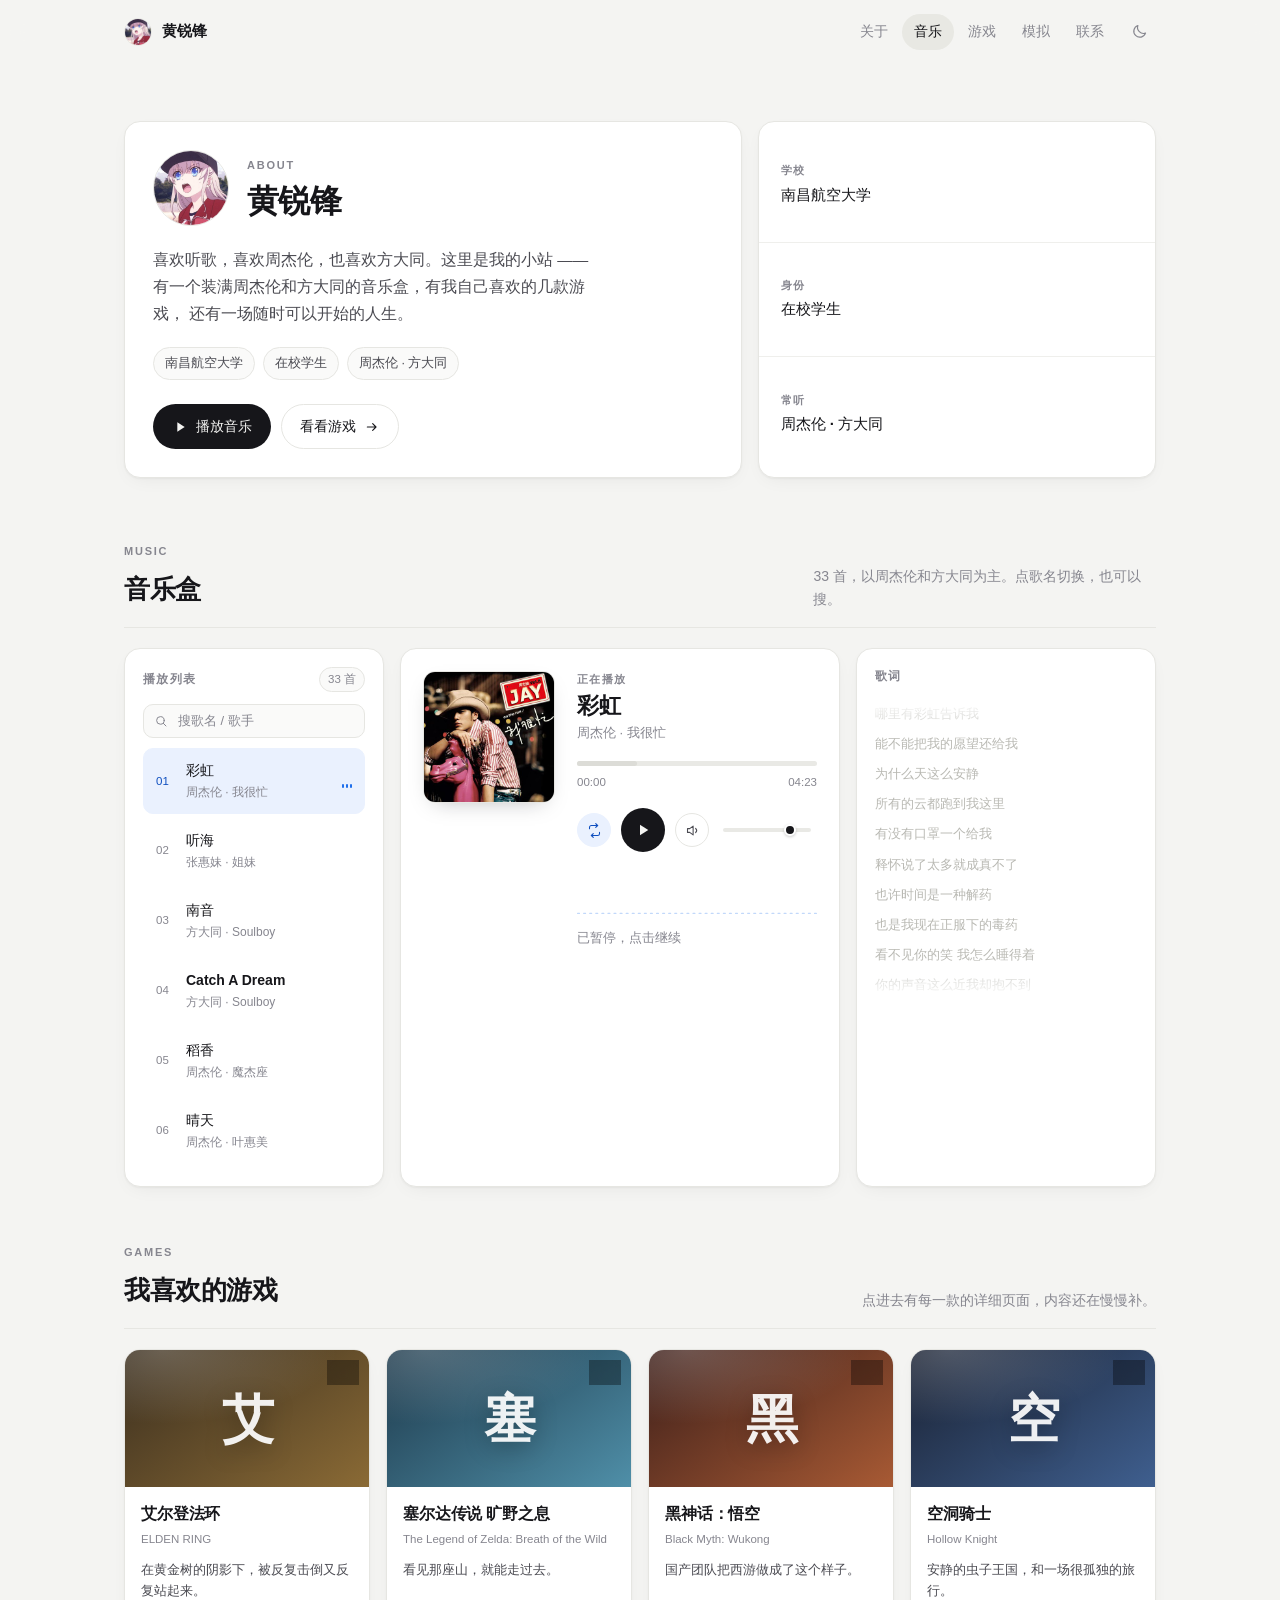
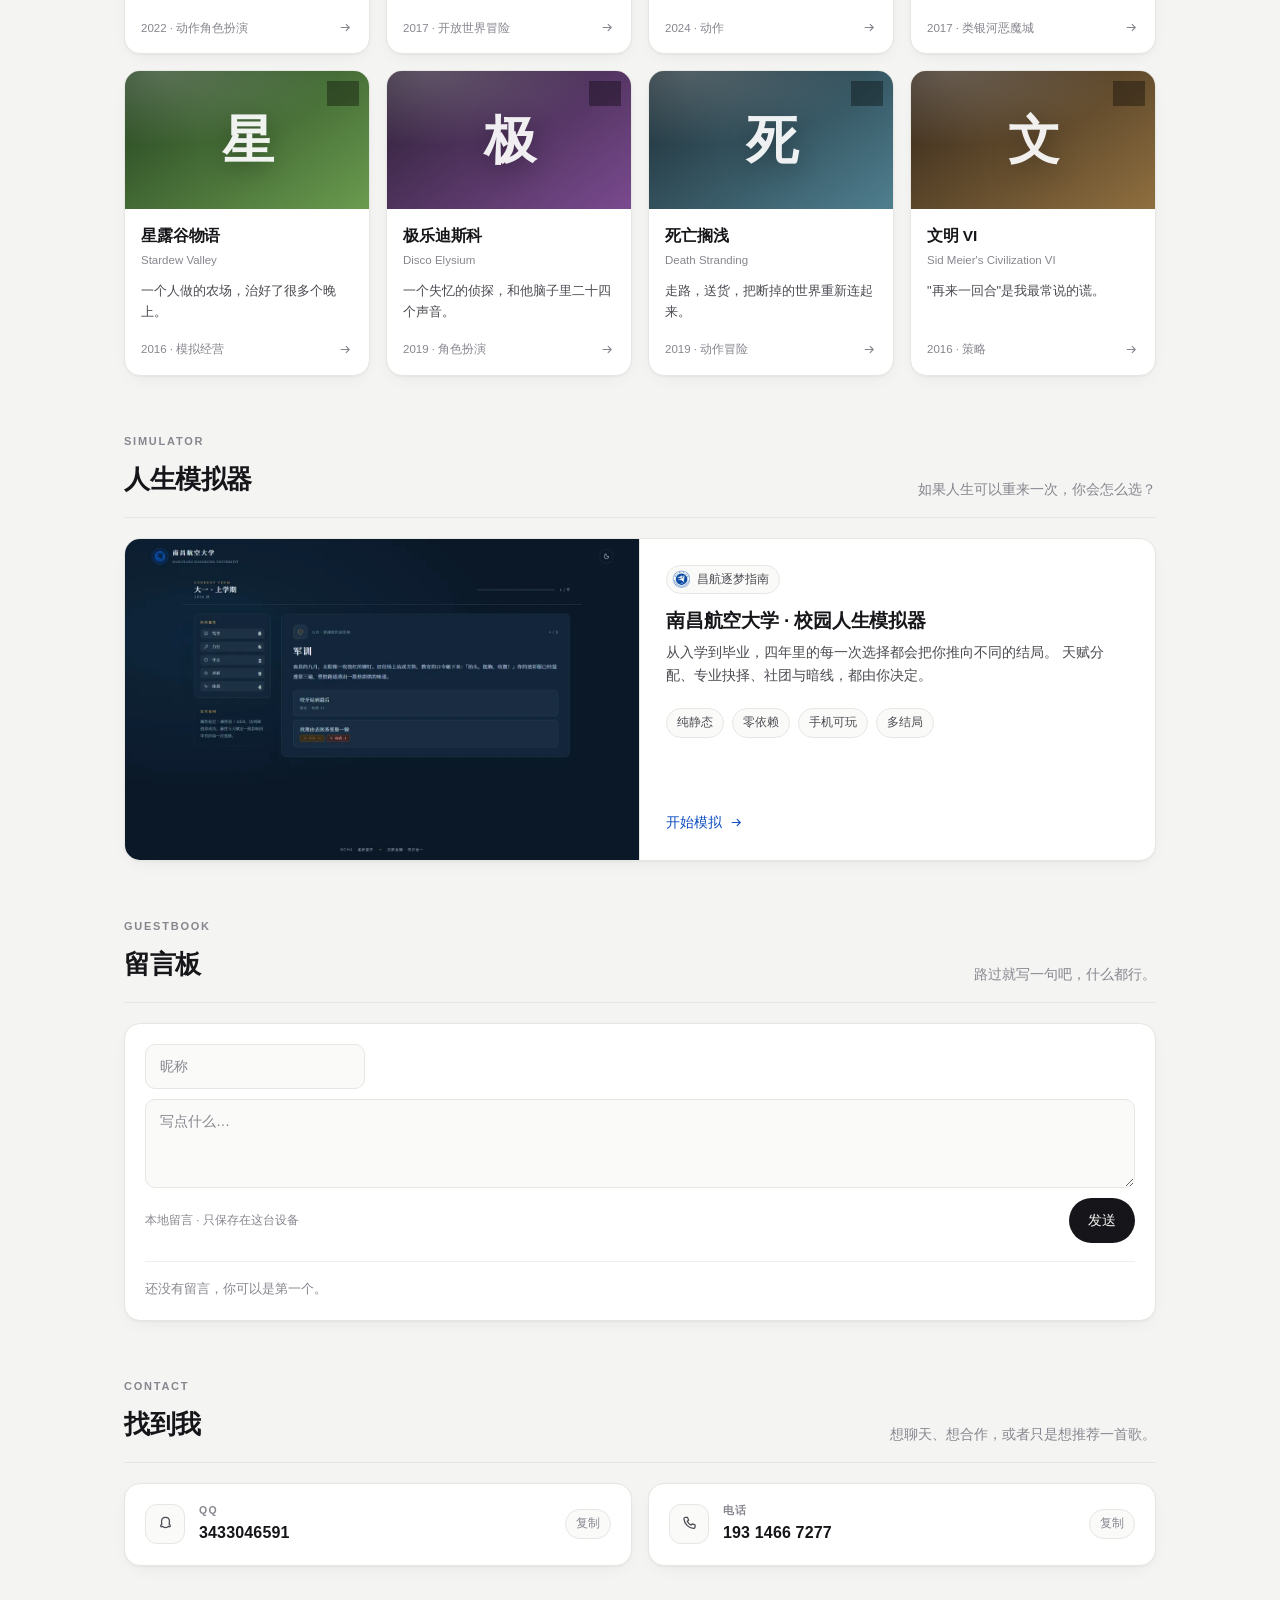
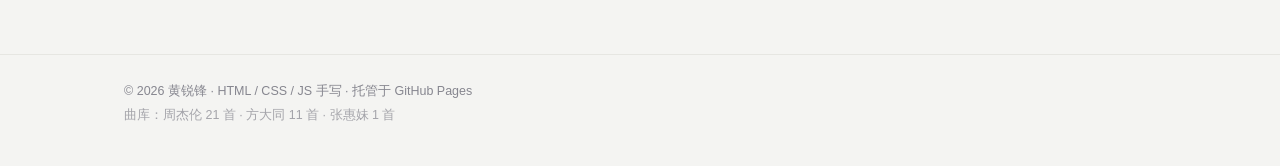
==== commit 646f1339: "me: 修复游戏卡片入场动画 + 曲库文案校对" ====
--- a/me/index.html
+++ b/me/index.html
@@ -109,7 +109,7 @@
         <p class="kicker">MUSIC</p>
         <h2 class="section-title">音乐盒</h2>
       </div>
-      <p class="section-desc">周杰伦与方大同，33 首。点歌名切换，也可以搜。</p>
+      <p class="section-desc">33 首，以周杰伦和方大同为主。点歌名切换，也可以搜。</p>
     </div>
 
     <div class="player-grid">
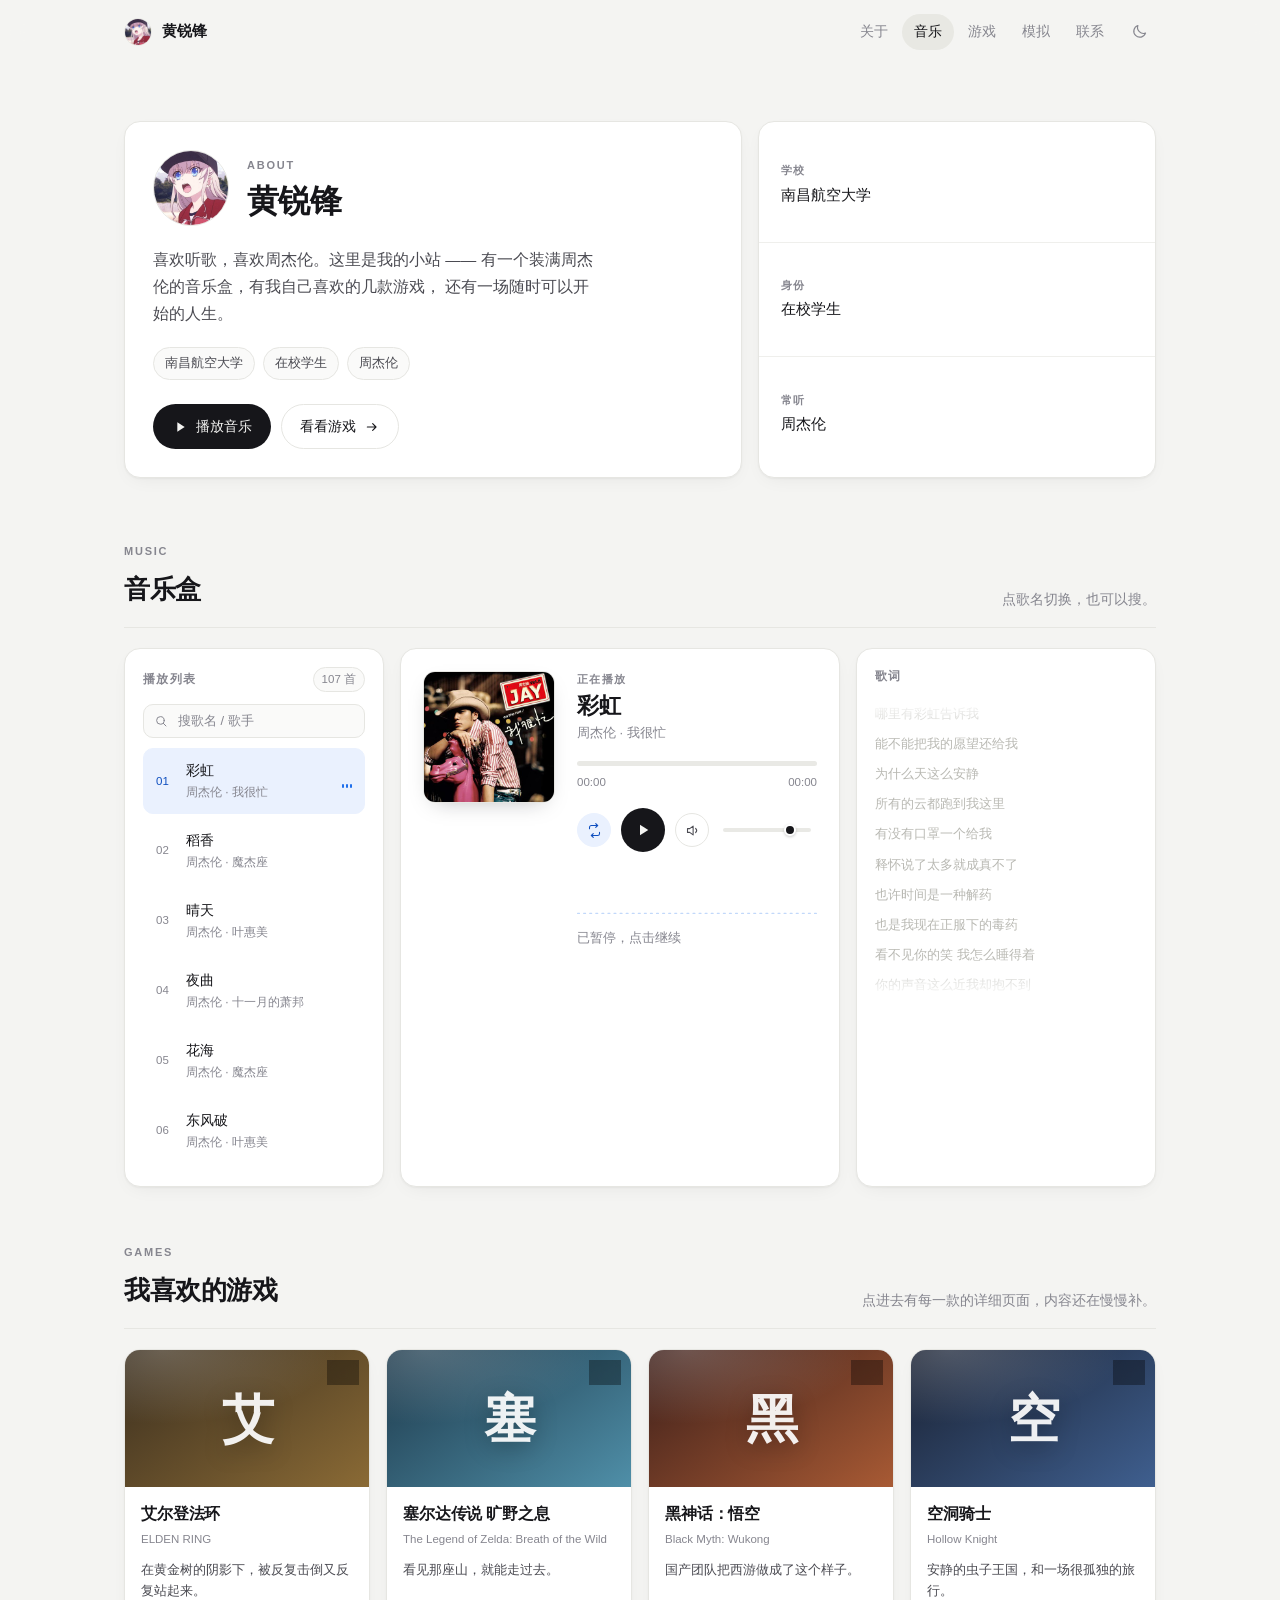
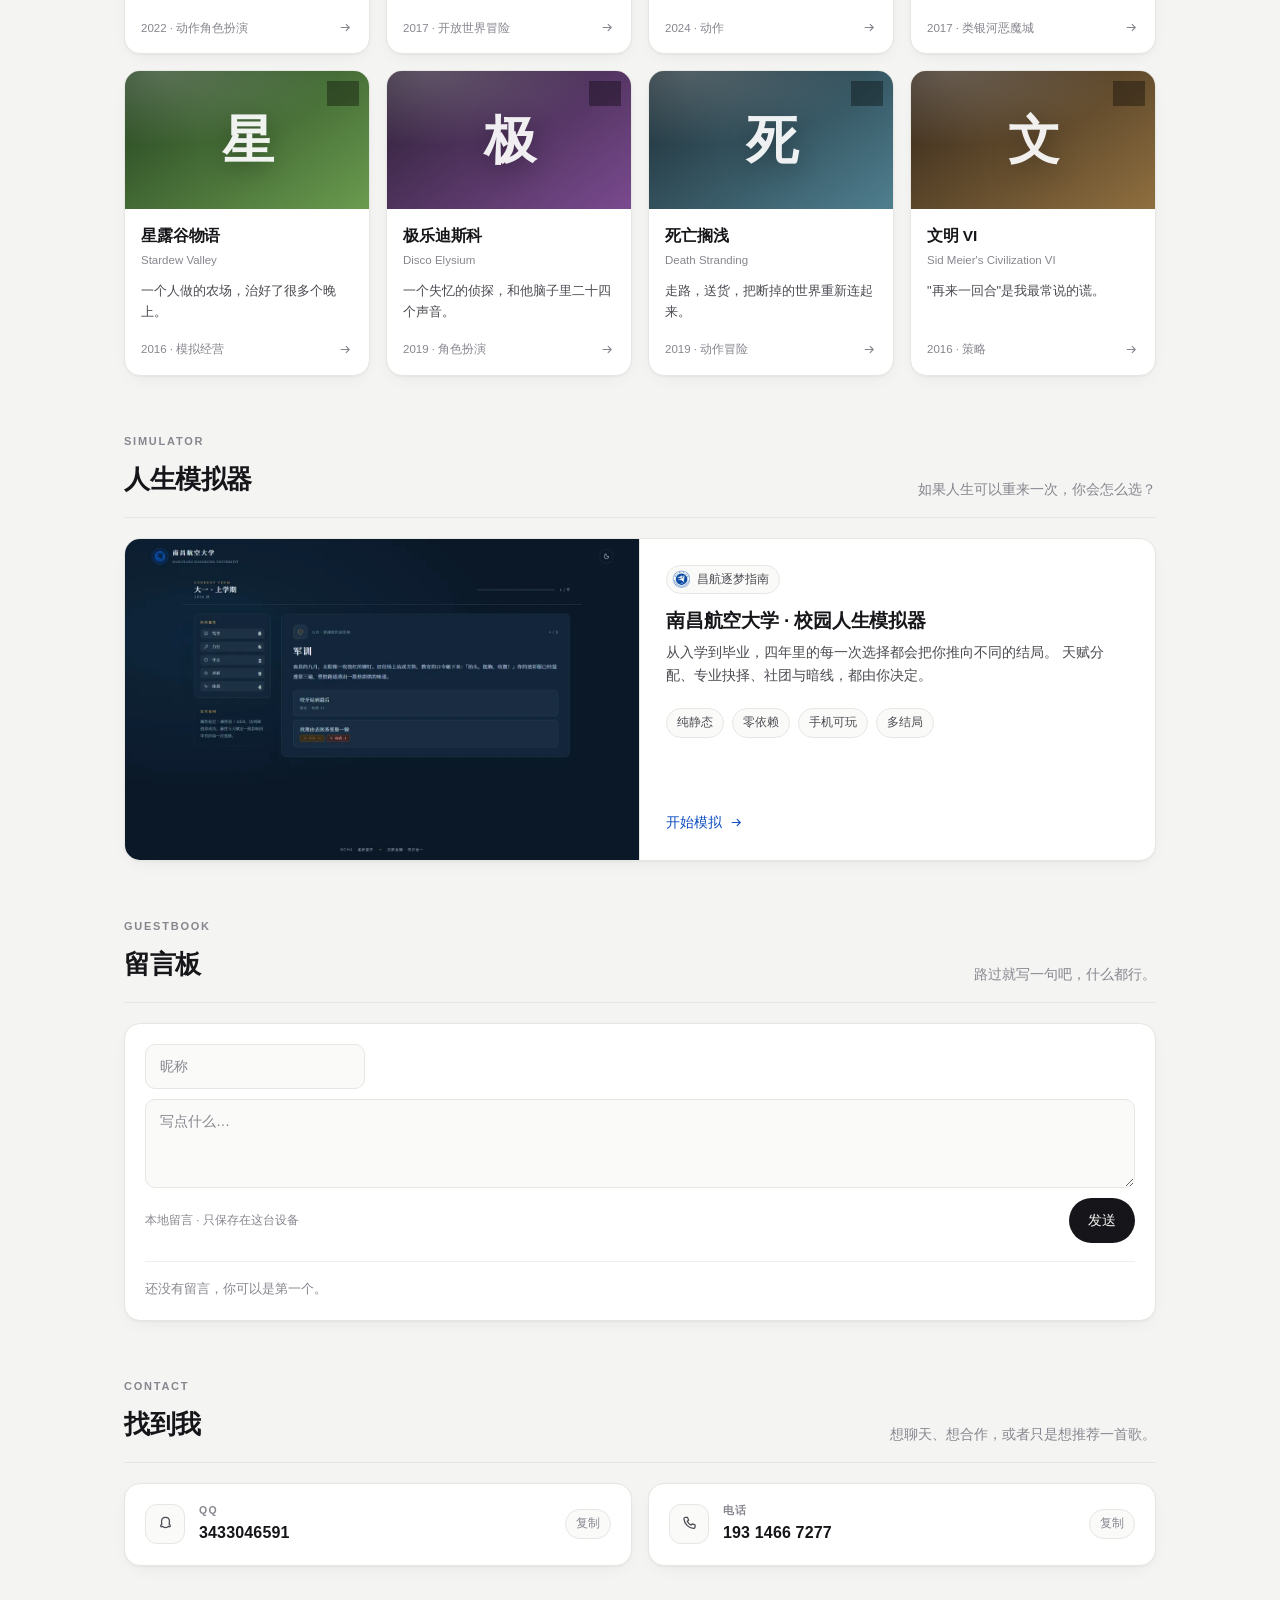
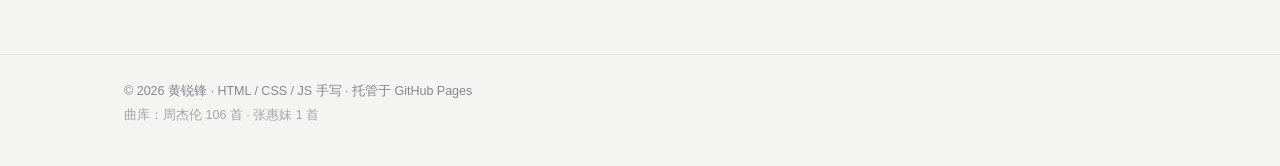
==== commit cf5782ca: "me: 曲库扩充至 107 首（周杰伦 106 + 听海）+ 歌词时间轴全量校验" ====
--- a/me/index.html
+++ b/me/index.html
@@ -63,15 +63,15 @@
       </div>
 
       <p class="lede">
-        喜欢听歌，喜欢周杰伦，也喜欢方大同。这里是我的小站 ——
-        有一个装满周杰伦和方大同的音乐盒，有我自己喜欢的几款游戏，
+        喜欢听歌，喜欢周杰伦。这里是我的小站 ——
+        有一个装满周杰伦的音乐盒，有我自己喜欢的几款游戏，
         还有一场随时可以开始的人生。
       </p>
 
       <ul class="chips">
         <li>南昌航空大学</li>
         <li>在校学生</li>
-        <li>周杰伦 · 方大同</li>
+        <li>周杰伦</li>
       </ul>
 
       <div class="profile-actions">
@@ -97,7 +97,7 @@
       </div>
       <div class="fact-row">
         <span class="fact-label">常听</span>
-        <span class="fact-value">周杰伦 · 方大同</span>
+        <span class="fact-value">周杰伦</span>
       </div>
     </div>
   </section>
@@ -109,7 +109,7 @@
         <p class="kicker">MUSIC</p>
         <h2 class="section-title">音乐盒</h2>
       </div>
-      <p class="section-desc">33 首，以周杰伦和方大同为主。点歌名切换，也可以搜。</p>
+      <p class="section-desc">点歌名切换，也可以搜。</p>
     </div>
 
     <div class="player-grid">
@@ -307,7 +307,7 @@
 <footer class="foot">
   <div class="wrap foot-in">
     <p>© <span id="year">2026</span> 黄锐锋 · HTML / CSS / JS 手写 · 托管于 GitHub Pages</p>
-    <p class="foot-sub">曲库：周杰伦 21 首 · 方大同 11 首 · 张惠妹 1 首</p>
+    <p class="foot-sub">曲库：周杰伦 106 首 · 张惠妹 1 首</p>
   </div>
 </footer>
 
